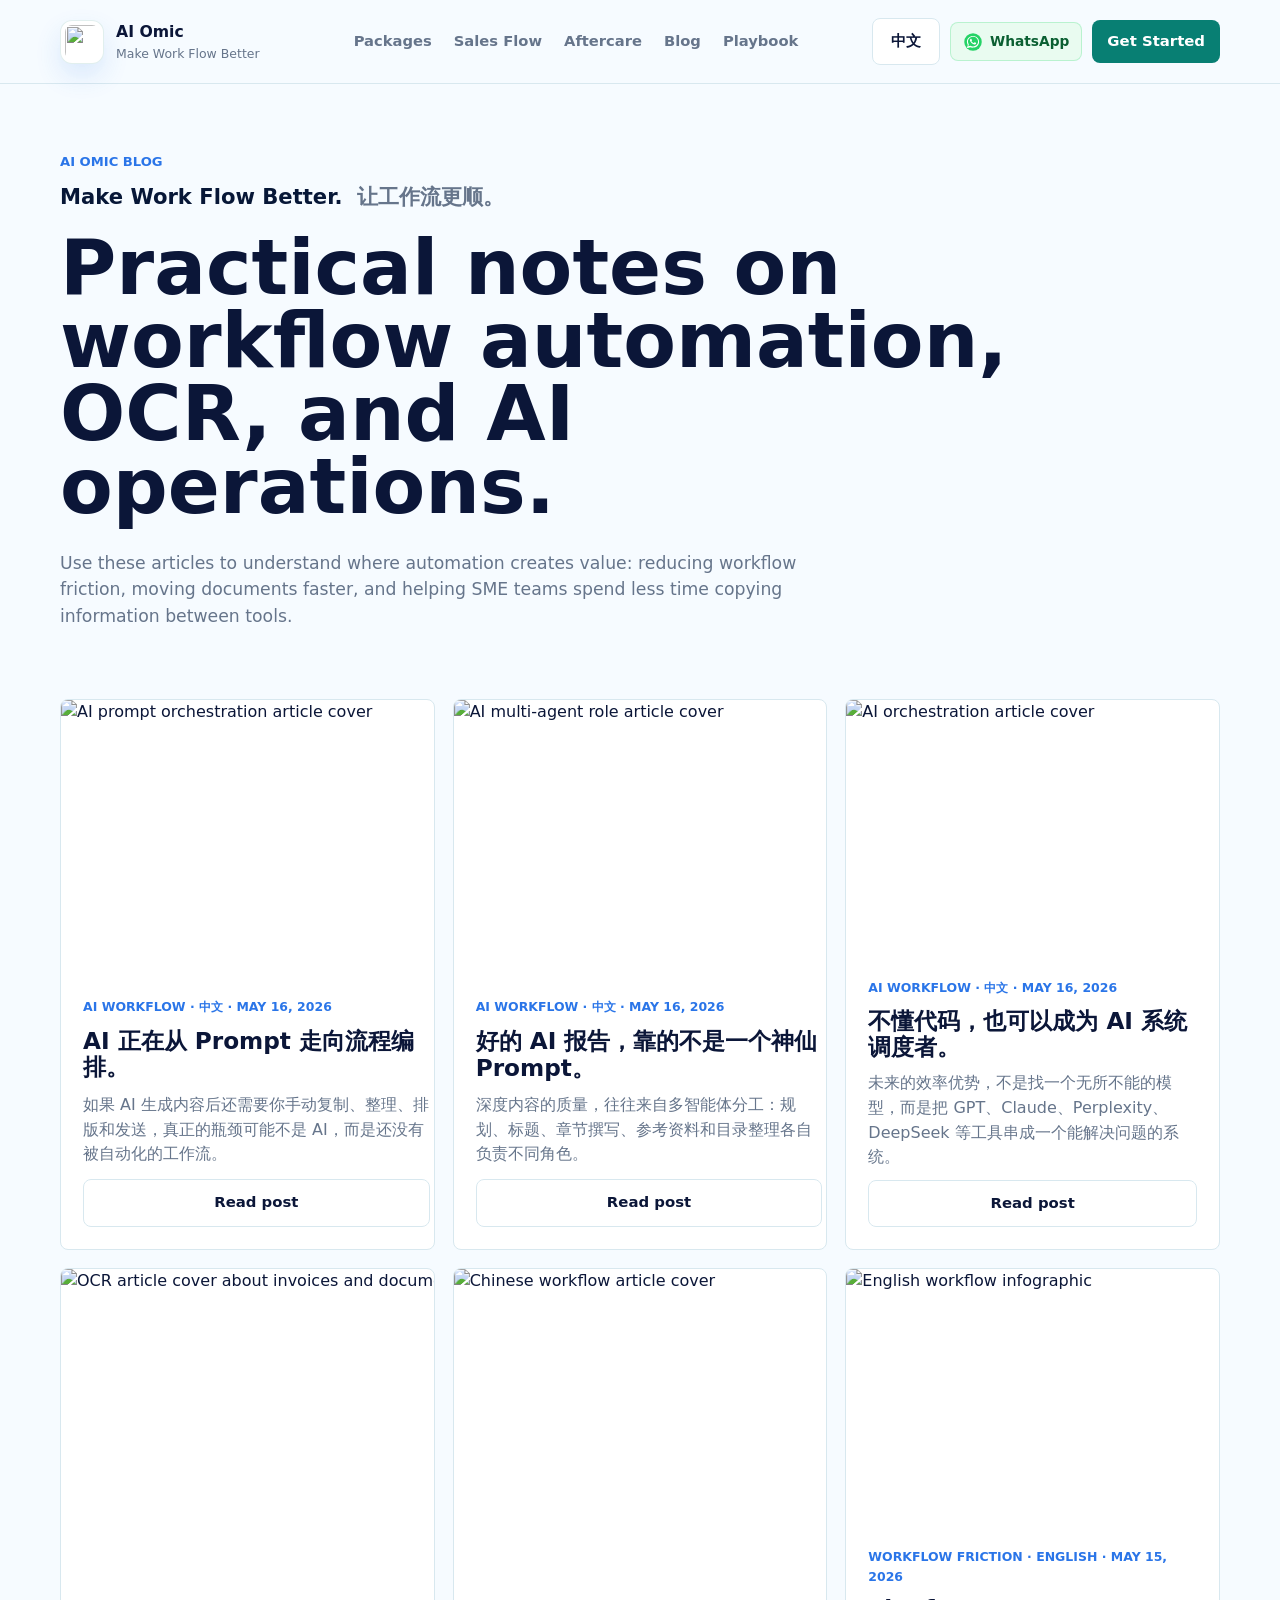
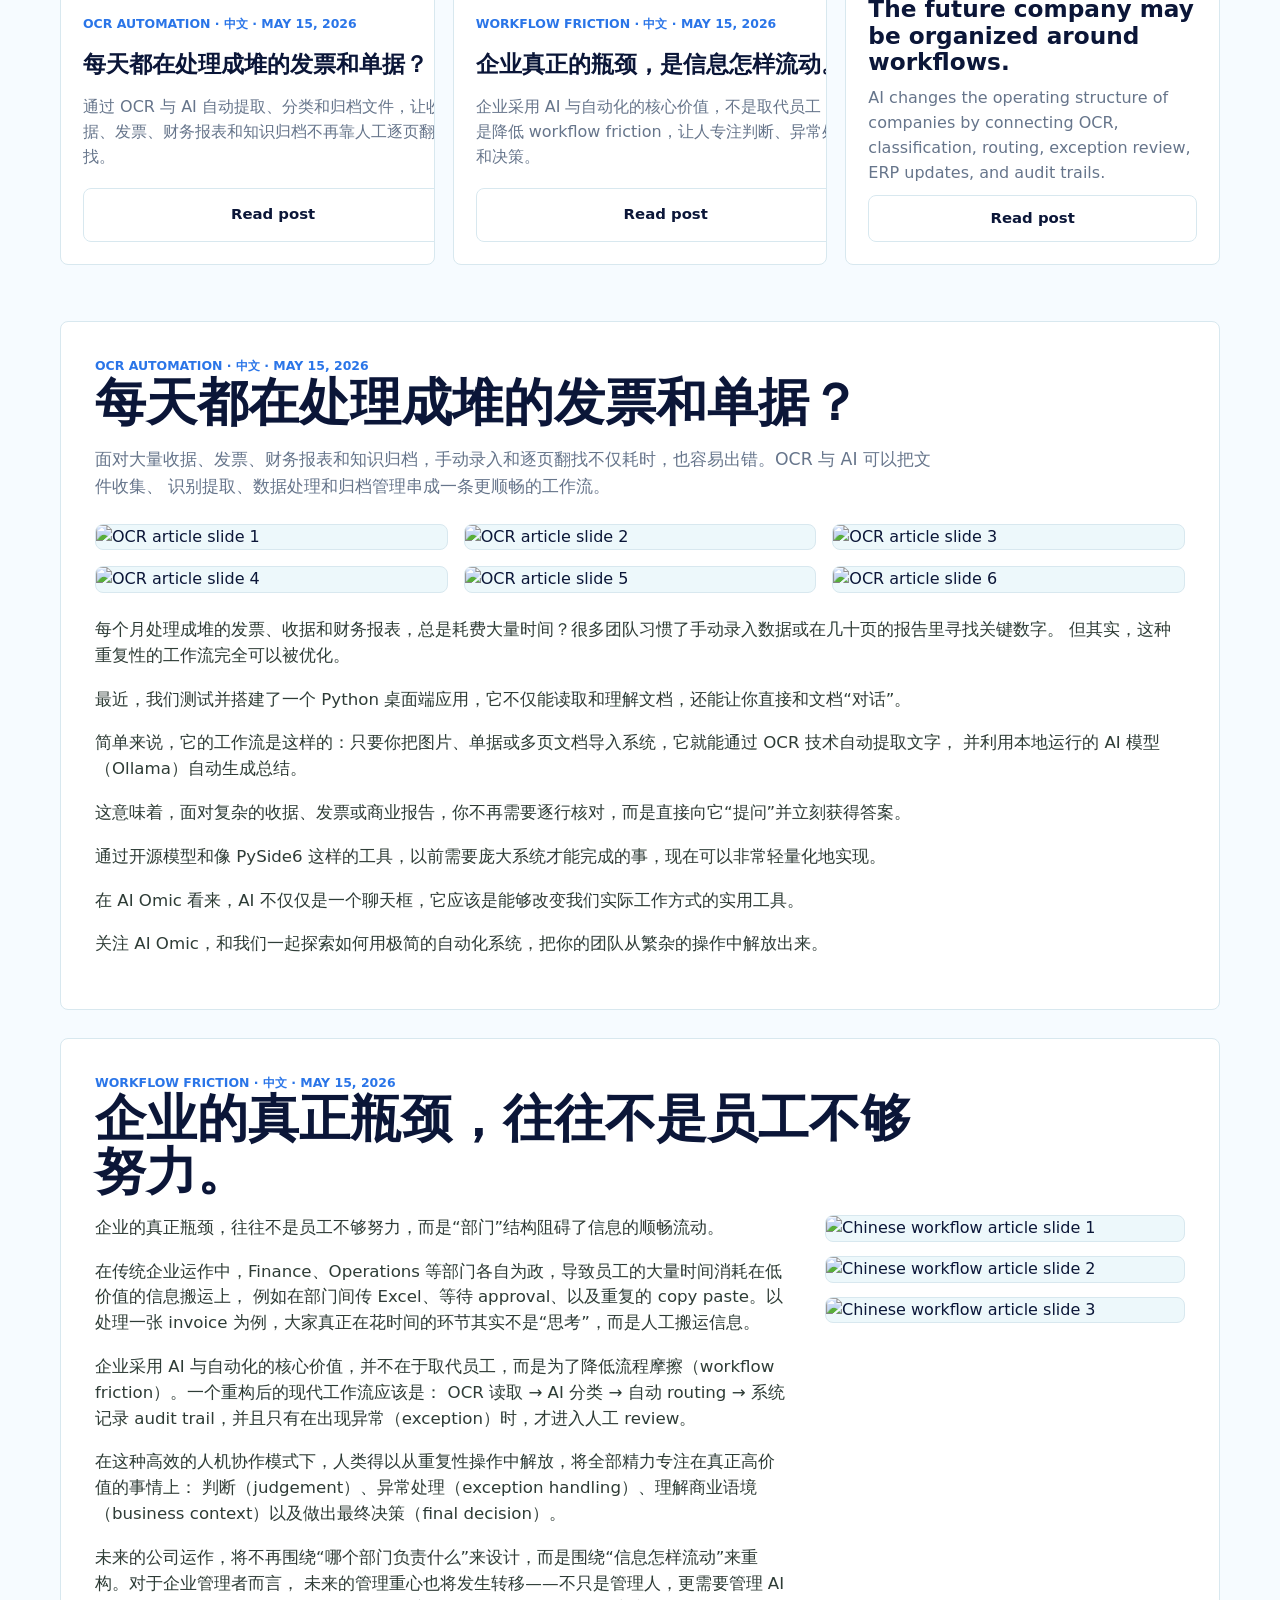
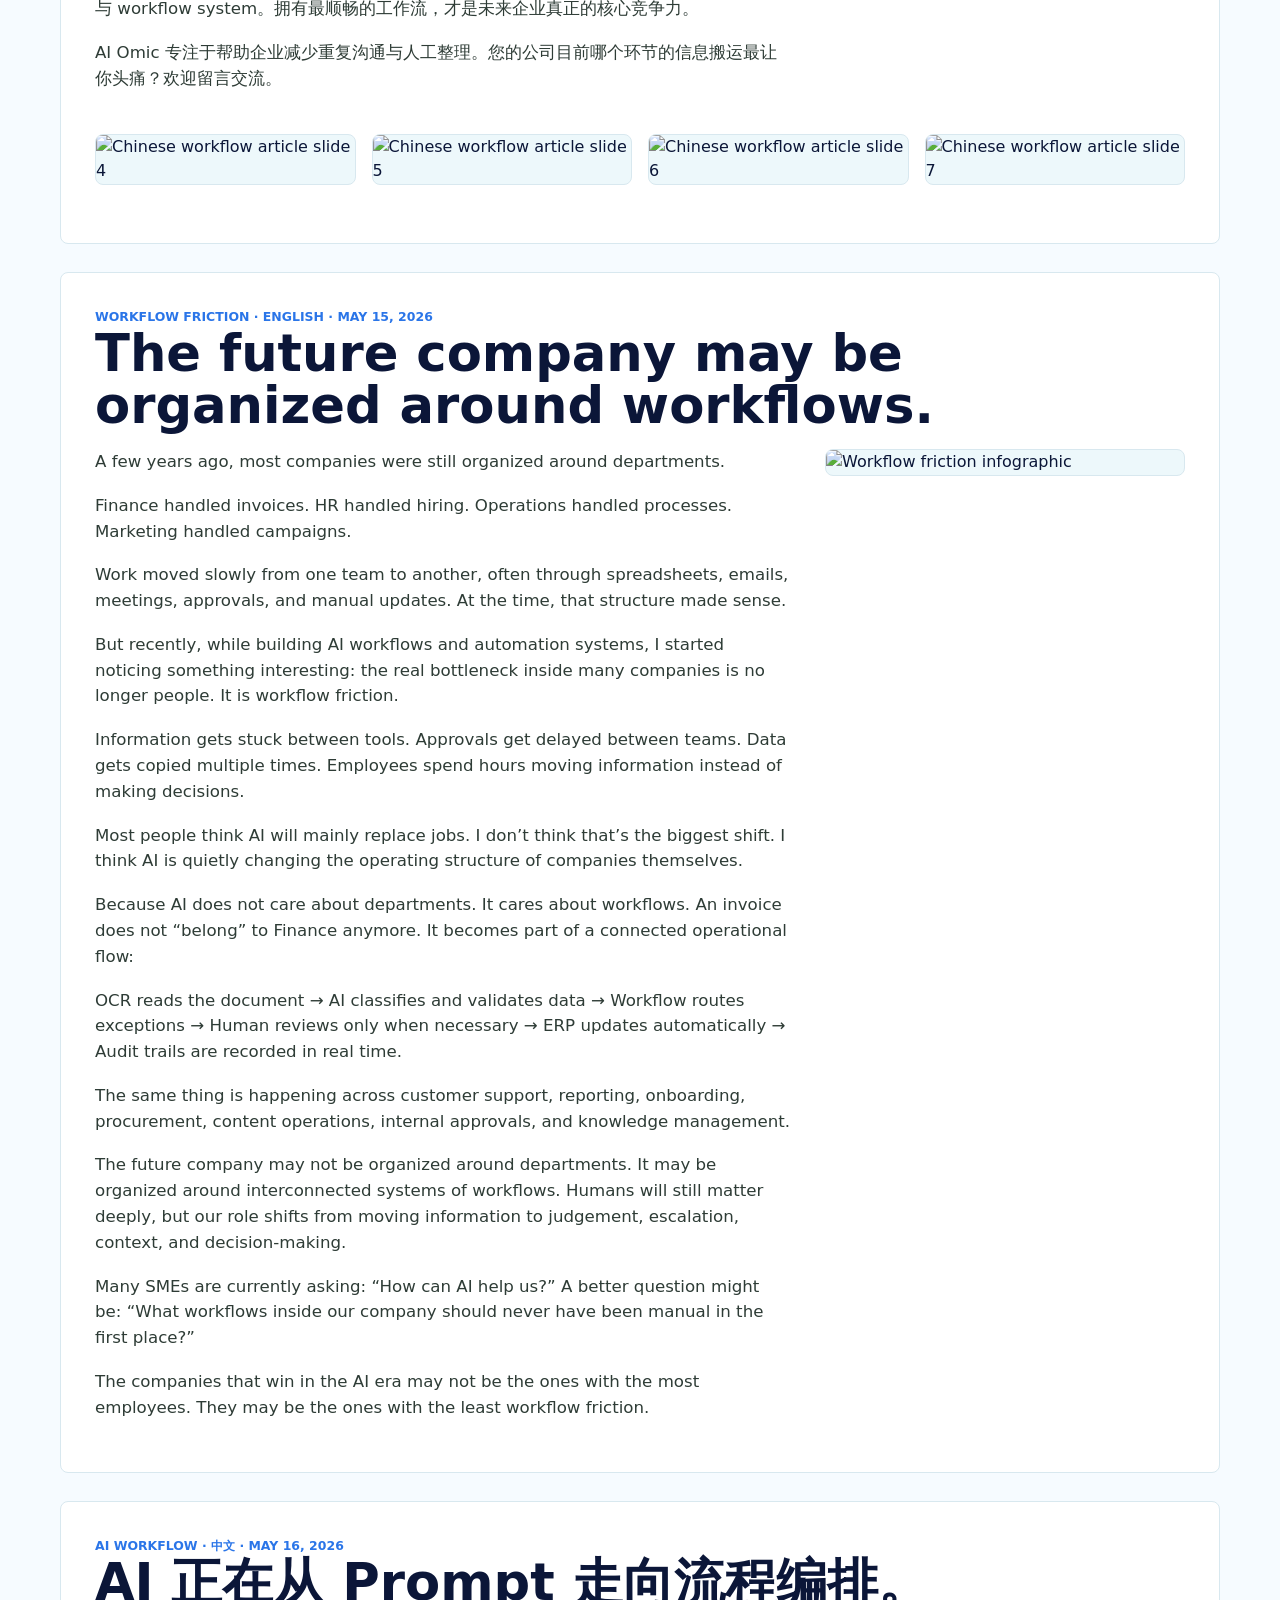
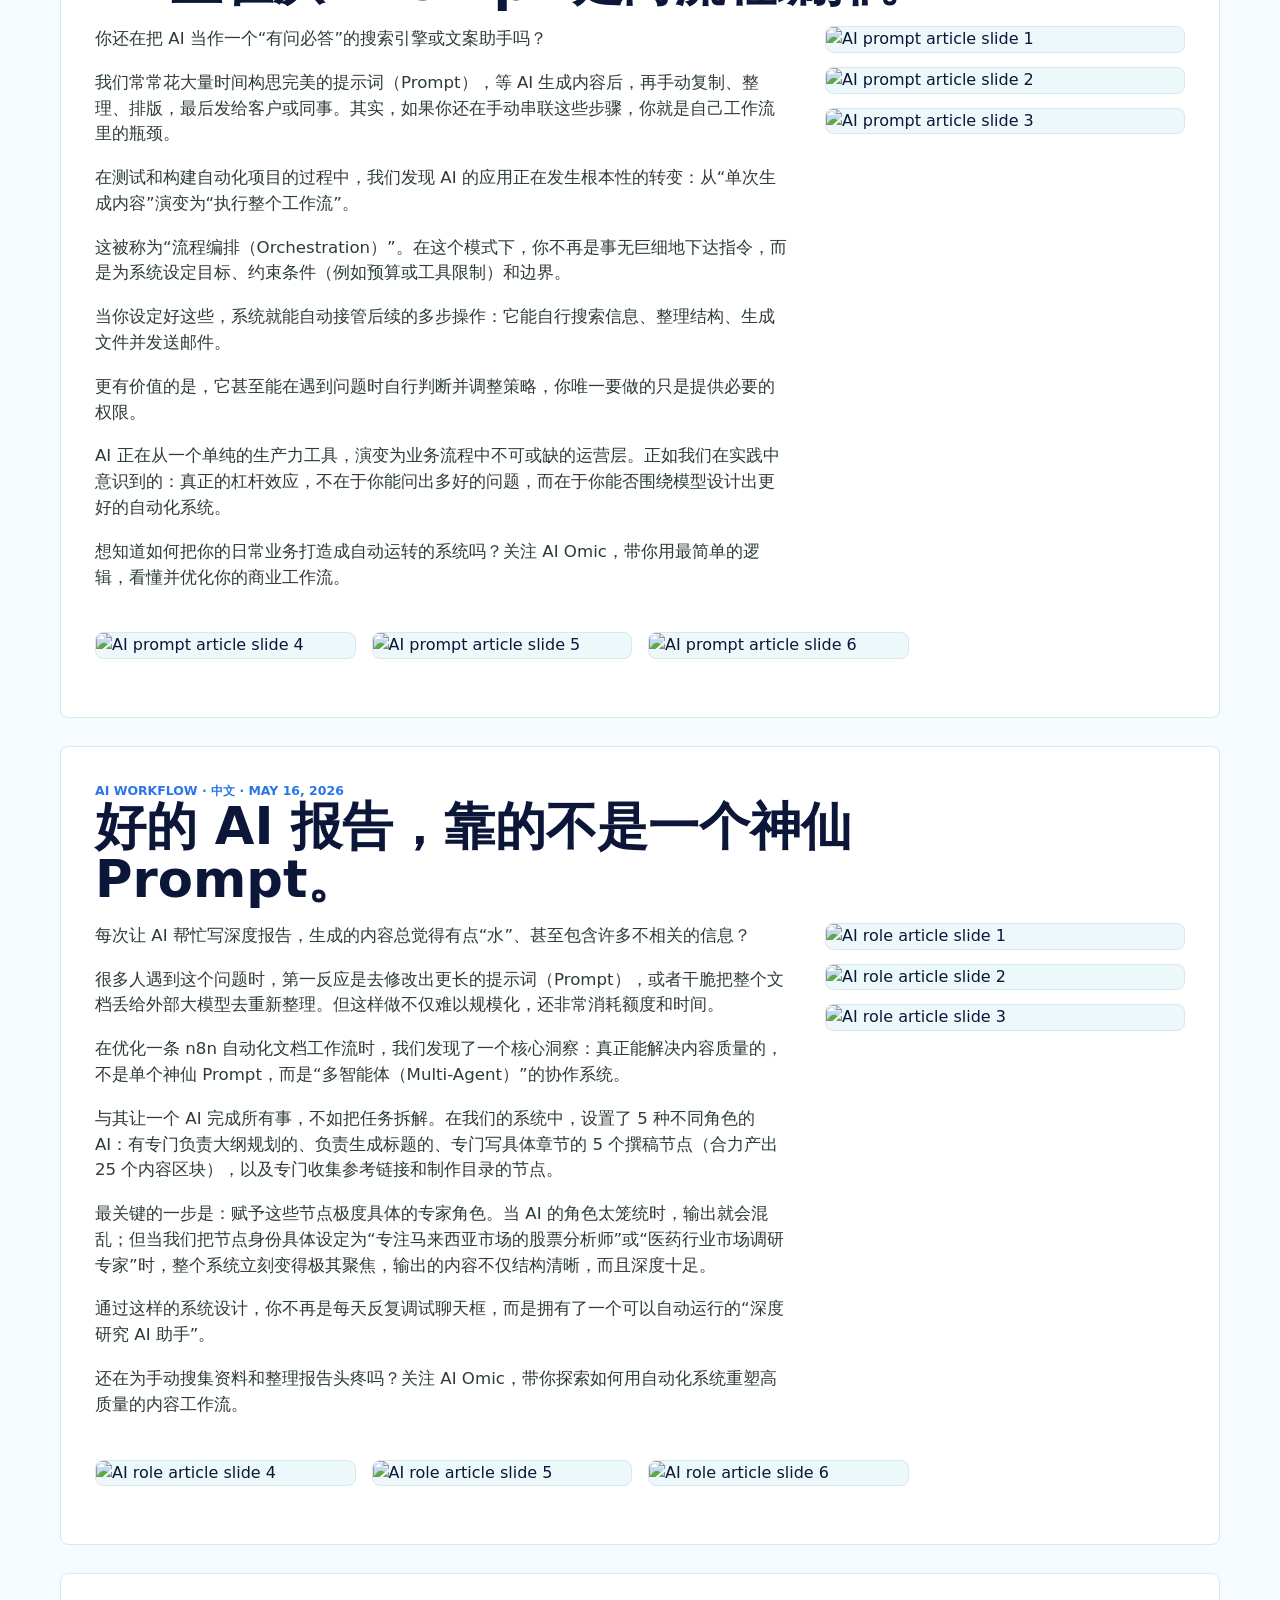
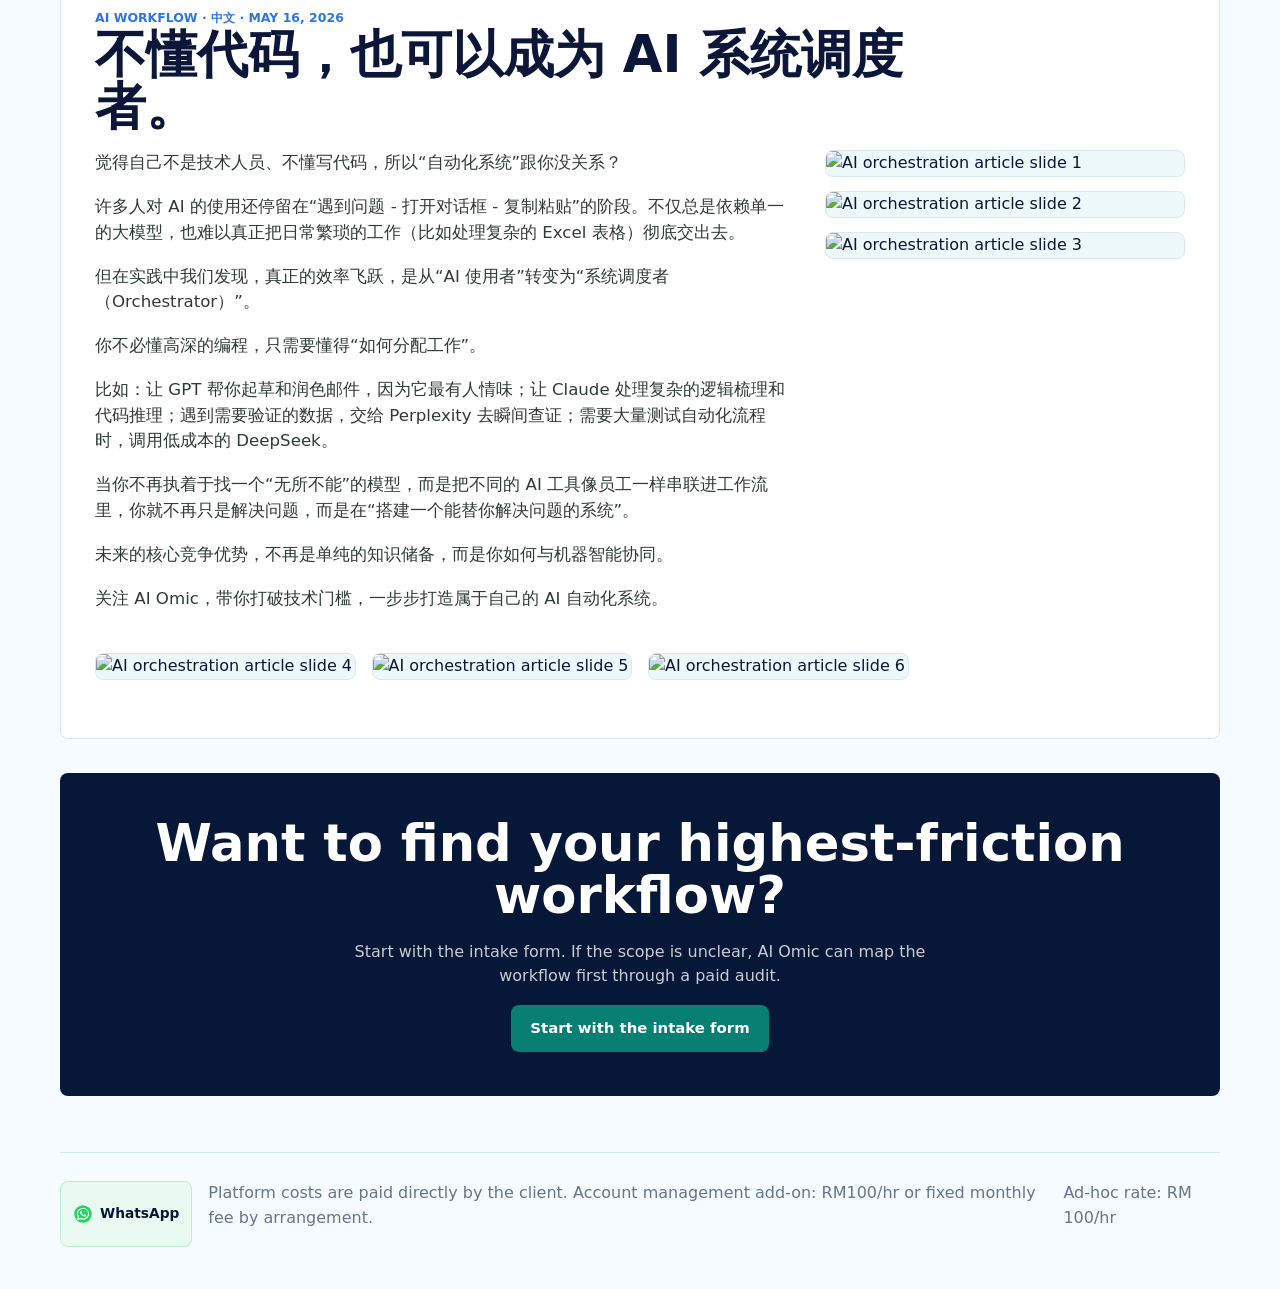
==== blog.html @ fe2e33a1 "Add WhatsApp contact buttons" ====
<!doctype html>
<html lang="en">
  <head>
    <meta charset="utf-8" />
    <meta name="viewport" content="width=device-width, initial-scale=1" />
    <title>AI Omic Blog | Workflow Automation for SMEs</title>
    <meta
      name="description"
      content="AI Omic articles on workflow friction, OCR automation, AI workflows, and SME operating systems."
    />
    <meta property="og:title" content="AI Omic Blog | Workflow Automation for SMEs" />
    <meta
      property="og:description"
      content="Practical AI Omic articles on workflow automation, OCR, AI assistants, and SME operating systems."
    />
    <meta property="og:image" content="https://my-pricing-list.zeabur.app/assets/brand/ai-omic-logo.png" />
    <link rel="icon" type="image/png" href="assets/brand/ai-omic-icon.png" />
    <link rel="apple-touch-icon" href="assets/brand/apple-touch-icon.png" />
    <link rel="stylesheet" href="assets/styles.css?v=20260518-whatsapp" />
  </head>
  <body>
    <header class="site-header">
      <a class="brand" href="index.html" aria-label="AI Omic home">
        <img class="brand-logo" src="assets/brand/ai-omic-icon.png" alt="" />
        <span>
          <strong>AI Omic</strong>
          <small>Make Work Flow Better</small>
        </span>
      </a>
      <nav class="nav" aria-label="Main navigation">
        <a href="index.html#packages" data-i18n="navPackages">Packages</a>
        <a href="index.html#sales" data-i18n="navSales">Sales Flow</a>
        <a href="index.html#support" data-i18n="navSupport">Aftercare</a>
        <a href="blog.html" data-i18n="navBlog">Blog</a>
        <a href="playbook.html" data-i18n="navPlaybook">Playbook</a>
      </nav>
      <div class="header-actions">
        <button class="lang-toggle" type="button" data-lang-toggle aria-label="Switch language">中文</button>
        <a class="whatsapp-link" href="https://wa.me/601128229985" target="_blank" rel="noopener noreferrer" aria-label="WhatsApp AI Omic at +60 11-2822 9985">
          <img class="whatsapp-icon" src="assets/brand/whatsapp.svg" alt="" />
          <span>WhatsApp</span>
        </a>
        <a class="button button-small" href="intake-form.html" data-i18n="navCta">Get Started</a>
      </div>
    </header>

    <main>
      <section class="blog-hero">
        <p class="hero-meta">AI Omic Blog</p>
        <p class="brand-slogan">
          <span>Make Work Flow Better.</span>
          <span>让工作流更顺。</span>
        </p>
        <h1>Practical notes on workflow automation, OCR, and AI operations.</h1>
        <p>
          Use these articles to understand where automation creates value: reducing workflow friction, moving documents
          faster, and helping SME teams spend less time copying information between tools.
        </p>
      </section>

      <section class="blog-index" aria-label="Blog posts">
        <article class="blog-card">
          <img src="assets/blog/ai-prompt/ai-prompt-1.jpg" alt="AI prompt orchestration article cover" />
          <div>
            <p class="blog-meta">AI Workflow · 中文 · May 16, 2026</p>
            <h2>AI 正在从 Prompt 走向流程编排。</h2>
            <p>
              如果 AI 生成内容后还需要你手动复制、整理、排版和发送，真正的瓶颈可能不是 AI，而是还没有被自动化的工作流。
            </p>
            <a class="button button-secondary" href="#ai-prompt-orchestration">Read post</a>
          </div>
        </article>

        <article class="blog-card">
          <img src="assets/blog/ai-role/ai-role-1.jpg" alt="AI multi-agent role article cover" />
          <div>
            <p class="blog-meta">AI Workflow · 中文 · May 16, 2026</p>
            <h2>好的 AI 报告，靠的不是一个神仙 Prompt。</h2>
            <p>
              深度内容的质量，往往来自多智能体分工：规划、标题、章节撰写、参考资料和目录整理各自负责不同角色。
            </p>
            <a class="button button-secondary" href="#ai-role-agents">Read post</a>
          </div>
        </article>

        <article class="blog-card">
          <img src="assets/blog/ai-orchestration/ai-orchestration-1.jpg" alt="AI orchestration article cover" />
          <div>
            <p class="blog-meta">AI Workflow · 中文 · May 16, 2026</p>
            <h2>不懂代码，也可以成为 AI 系统调度者。</h2>
            <p>
              未来的效率优势，不是找一个无所不能的模型，而是把 GPT、Claude、Perplexity、DeepSeek 等工具串成一个能解决问题的系统。
            </p>
            <a class="button button-secondary" href="#ai-orchestration-code">Read post</a>
          </div>
        </article>

        <article class="blog-card">
          <img src="assets/blog/ocr/ocr-1.jpg" alt="OCR article cover about invoices and documents" />
          <div>
            <p class="blog-meta">OCR Automation · 中文 · May 15, 2026</p>
            <h2>每天都在处理成堆的发票和单据？</h2>
            <p>
              通过 OCR 与 AI 自动提取、分类和归档文件，让收据、发票、财务报表和知识归档不再靠人工逐页翻找。
            </p>
            <a class="button button-secondary" href="#ocr-automation">Read post</a>
          </div>
        </article>

        <article class="blog-card">
          <img src="assets/blog/workflow-cn/workflow-1.jpg" alt="Chinese workflow article cover" />
          <div>
            <p class="blog-meta">Workflow Friction · 中文 · May 15, 2026</p>
            <h2>企业真正的瓶颈，是信息怎样流动。</h2>
            <p>
              企业采用 AI 与自动化的核心价值，不是取代员工，而是降低 workflow friction，让人专注判断、异常处理和决策。
            </p>
            <a class="button button-secondary" href="#workflow-cn">Read post</a>
          </div>
        </article>

        <article class="blog-card">
          <img src="assets/blog/workflow-en/workflow-infographic.jpg" alt="English workflow infographic" />
          <div>
            <p class="blog-meta">Workflow Friction · English · May 15, 2026</p>
            <h2>The future company may be organized around workflows.</h2>
            <p>
              AI changes the operating structure of companies by connecting OCR, classification, routing, exception review,
              ERP updates, and audit trails.
            </p>
            <a class="button button-secondary" href="#workflow-en">Read post</a>
          </div>
        </article>
      </section>

      <article id="ocr-automation" class="blog-post">
        <header class="post-header">
          <p class="blog-meta">OCR Automation · 中文 · May 15, 2026</p>
          <h2>每天都在处理成堆的发票和单据？</h2>
          <p>
            面对大量收据、发票、财务报表和知识归档，手动录入和逐页翻找不仅耗时，也容易出错。OCR 与 AI 可以把文件收集、
            识别提取、数据处理和归档管理串成一条更顺畅的工作流。
          </p>
        </header>
        <div class="image-gallery">
          <img src="assets/blog/ocr/ocr-1.jpg" alt="OCR article slide 1" />
          <img src="assets/blog/ocr/ocr-2.jpg" alt="OCR article slide 2" />
          <img src="assets/blog/ocr/ocr-3.jpg" alt="OCR article slide 3" />
          <img src="assets/blog/ocr/ocr-4.jpg" alt="OCR article slide 4" />
          <img src="assets/blog/ocr/ocr-5.jpg" alt="OCR article slide 5" />
          <img src="assets/blog/ocr/ocr-6.jpg" alt="OCR article slide 6" />
        </div>
        <div class="post-body">
          <p>
            每个月处理成堆的发票、收据和财务报表，总是耗费大量时间？很多团队习惯了手动录入数据或在几十页的报告里寻找关键数字。
            但其实，这种重复性的工作流完全可以被优化。
          </p>
          <p>
            最近，我们测试并搭建了一个 Python 桌面端应用，它不仅能读取和理解文档，还能让你直接和文档“对话”。
          </p>
          <p>
            简单来说，它的工作流是这样的：只要你把图片、单据或多页文档导入系统，它就能通过 OCR 技术自动提取文字，
            并利用本地运行的 AI 模型（Ollama）自动生成总结。
          </p>
          <p>
            这意味着，面对复杂的收据、发票或商业报告，你不再需要逐行核对，而是直接向它“提问”并立刻获得答案。
          </p>
          <p>
            通过开源模型和像 PySide6 这样的工具，以前需要庞大系统才能完成的事，现在可以非常轻量化地实现。
          </p>
          <p>
            在 AI Omic 看来，AI 不仅仅是一个聊天框，它应该是能够改变我们实际工作方式的实用工具。
          </p>
          <p>
            关注 AI Omic，和我们一起探索如何用极简的自动化系统，把你的团队从繁杂的操作中解放出来。
          </p>
        </div>
      </article>

      <article id="workflow-cn" class="blog-post">
        <header class="post-header">
          <p class="blog-meta">Workflow Friction · 中文 · May 15, 2026</p>
          <h2>企业的真正瓶颈，往往不是员工不够努力。</h2>
        </header>
        <div class="post-layout">
          <div class="post-body">
            <p>企业的真正瓶颈，往往不是员工不够努力，而是“部门”结构阻碍了信息的顺畅流动。</p>
            <p>
              在传统企业运作中，Finance、Operations 等部门各自为政，导致员工的大量时间消耗在低价值的信息搬运上，
              例如在部门间传 Excel、等待 approval、以及重复的 copy paste。以处理一张 invoice 为例，大家真正在花时间的环节其实不是“思考”，而是人工搬运信息。
            </p>
            <p>
              企业采用 AI 与自动化的核心价值，并不在于取代员工，而是为了降低流程摩擦（workflow friction）。一个重构后的现代工作流应该是：
              OCR 读取 → AI 分类 → 自动 routing → 系统记录 audit trail，并且只有在出现异常（exception）时，才进入人工 review。
            </p>
            <p>
              在这种高效的人机协作模式下，人类得以从重复性操作中解放，将全部精力专注在真正高价值的事情上：
              判断（judgement）、异常处理（exception handling）、理解商业语境（business context）以及做出最终决策（final decision）。
            </p>
            <p>
              未来的公司运作，将不再围绕“哪个部门负责什么”来设计，而是围绕“信息怎样流动”来重构。对于企业管理者而言，
              未来的管理重心也将发生转移——不只是管理人，更需要管理 AI 与 workflow system。拥有最顺畅的工作流，才是未来企业真正的核心竞争力。
            </p>
            <p>
              AI Omic 专注于帮助企业减少重复沟通与人工整理。您的公司目前哪个环节的信息搬运最让你头痛？欢迎留言交流。
            </p>
          </div>
          <aside class="post-media-stack">
            <img src="assets/blog/workflow-cn/workflow-1.jpg" alt="Chinese workflow article slide 1" />
            <img src="assets/blog/workflow-cn/workflow-2.jpg" alt="Chinese workflow article slide 2" />
            <img src="assets/blog/workflow-cn/workflow-3.jpg" alt="Chinese workflow article slide 3" />
          </aside>
        </div>
        <div class="image-gallery compact-gallery">
          <img src="assets/blog/workflow-cn/workflow-4.jpg" alt="Chinese workflow article slide 4" />
          <img src="assets/blog/workflow-cn/workflow-5.jpg" alt="Chinese workflow article slide 5" />
          <img src="assets/blog/workflow-cn/workflow-6.jpg" alt="Chinese workflow article slide 6" />
          <img src="assets/blog/workflow-cn/workflow-7.jpg" alt="Chinese workflow article slide 7" />
        </div>
      </article>

      <article id="workflow-en" class="blog-post">
        <header class="post-header">
          <p class="blog-meta">Workflow Friction · English · May 15, 2026</p>
          <h2>The future company may be organized around workflows.</h2>
        </header>
        <div class="post-layout">
          <div class="post-body">
            <p>A few years ago, most companies were still organized around departments.</p>
            <p>Finance handled invoices. HR handled hiring. Operations handled processes. Marketing handled campaigns.</p>
            <p>
              Work moved slowly from one team to another, often through spreadsheets, emails, meetings, approvals, and manual updates.
              At the time, that structure made sense.
            </p>
            <p>
              But recently, while building AI workflows and automation systems, I started noticing something interesting: the real
              bottleneck inside many companies is no longer people. It is workflow friction.
            </p>
            <p>
              Information gets stuck between tools. Approvals get delayed between teams. Data gets copied multiple times. Employees
              spend hours moving information instead of making decisions.
            </p>
            <p>
              Most people think AI will mainly replace jobs. I don’t think that’s the biggest shift. I think AI is quietly changing
              the operating structure of companies themselves.
            </p>
            <p>
              Because AI does not care about departments. It cares about workflows. An invoice does not “belong” to Finance anymore.
              It becomes part of a connected operational flow:
            </p>
            <p>
              OCR reads the document → AI classifies and validates data → Workflow routes exceptions → Human reviews only when necessary →
              ERP updates automatically → Audit trails are recorded in real time.
            </p>
            <p>
              The same thing is happening across customer support, reporting, onboarding, procurement, content operations, internal approvals,
              and knowledge management.
            </p>
            <p>
              The future company may not be organized around departments. It may be organized around interconnected systems of workflows.
              Humans will still matter deeply, but our role shifts from moving information to judgement, escalation, context, and decision-making.
            </p>
            <p>
              Many SMEs are currently asking: “How can AI help us?” A better question might be: “What workflows inside our company should
              never have been manual in the first place?”
            </p>
            <p>
              The companies that win in the AI era may not be the ones with the most employees. They may be the ones with the least workflow friction.
            </p>
          </div>
          <aside class="post-media-stack">
            <img src="assets/blog/workflow-en/workflow-infographic.jpg" alt="Workflow friction infographic" />
          </aside>
        </div>
      </article>

      <article id="ai-prompt-orchestration" class="blog-post">
        <header class="post-header">
          <p class="blog-meta">AI Workflow · 中文 · May 16, 2026</p>
          <h2>AI 正在从 Prompt 走向流程编排。</h2>
        </header>
        <div class="post-layout">
          <div class="post-body">
            <p>你还在把 AI 当作一个“有问必答”的搜索引擎或文案助手吗？</p>
            <p>
              我们常常花大量时间构思完美的提示词（Prompt），等 AI 生成内容后，再手动复制、整理、排版，最后发给客户或同事。其实，如果你还在手动串联这些步骤，你就是自己工作流里的瓶颈。
            </p>
            <p>
              在测试和构建自动化项目的过程中，我们发现 AI 的应用正在发生根本性的转变：从“单次生成内容”演变为“执行整个工作流”。
            </p>
            <p>
              这被称为“流程编排（Orchestration）”。在这个模式下，你不再是事无巨细地下达指令，而是为系统设定目标、约束条件（例如预算或工具限制）和边界。
            </p>
            <p>
              当你设定好这些，系统就能自动接管后续的多步操作：它能自行搜索信息、整理结构、生成文件并发送邮件。
            </p>
            <p>
              更有价值的是，它甚至能在遇到问题时自行判断并调整策略，你唯一要做的只是提供必要的权限。
            </p>
            <p>
              AI 正在从一个单纯的生产力工具，演变为业务流程中不可或缺的运营层。正如我们在实践中意识到的：真正的杠杆效应，不在于你能问出多好的问题，而在于你能否围绕模型设计出更好的自动化系统。
            </p>
            <p>
              想知道如何把你的日常业务打造成自动运转的系统吗？关注 AI Omic，带你用最简单的逻辑，看懂并优化你的商业工作流。
            </p>
          </div>
          <aside class="post-media-stack">
            <img src="assets/blog/ai-prompt/ai-prompt-1.jpg" alt="AI prompt article slide 1" />
            <img src="assets/blog/ai-prompt/ai-prompt-2.jpg" alt="AI prompt article slide 2" />
            <img src="assets/blog/ai-prompt/ai-prompt-3.jpg" alt="AI prompt article slide 3" />
          </aside>
        </div>
        <div class="image-gallery compact-gallery">
          <img src="assets/blog/ai-prompt/ai-prompt-4.jpg" alt="AI prompt article slide 4" />
          <img src="assets/blog/ai-prompt/ai-prompt-5.jpg" alt="AI prompt article slide 5" />
          <img src="assets/blog/ai-prompt/ai-prompt-6.jpg" alt="AI prompt article slide 6" />
        </div>
      </article>

      <article id="ai-role-agents" class="blog-post">
        <header class="post-header">
          <p class="blog-meta">AI Workflow · 中文 · May 16, 2026</p>
          <h2>好的 AI 报告，靠的不是一个神仙 Prompt。</h2>
        </header>
        <div class="post-layout">
          <div class="post-body">
            <p>每次让 AI 帮忙写深度报告，生成的内容总觉得有点“水”、甚至包含许多不相关的信息？</p>
            <p>
              很多人遇到这个问题时，第一反应是去修改出更长的提示词（Prompt），或者干脆把整个文档丢给外部大模型去重新整理。但这样做不仅难以规模化，还非常消耗额度和时间。
            </p>
            <p>
              在优化一条 n8n 自动化文档工作流时，我们发现了一个核心洞察：真正能解决内容质量的，不是单个神仙 Prompt，而是“多智能体（Multi-Agent）”的协作系统。
            </p>
            <p>
              与其让一个 AI 完成所有事，不如把任务拆解。在我们的系统中，设置了 5 种不同角色的 AI：有专门负责大纲规划的、负责生成标题的、专门写具体章节的 5 个撰稿节点（合力产出 25 个内容区块），以及专门收集参考链接和制作目录的节点。
            </p>
            <p>
              最关键的一步是：赋予这些节点极度具体的专家角色。当 AI 的角色太笼统时，输出就会混乱；但当我们把节点身份具体设定为“专注马来西亚市场的股票分析师”或“医药行业市场调研专家”时，整个系统立刻变得极其聚焦，输出的内容不仅结构清晰，而且深度十足。
            </p>
            <p>
              通过这样的系统设计，你不再是每天反复调试聊天框，而是拥有了一个可以自动运行的“深度研究 AI 助手”。
            </p>
            <p>
              还在为手动搜集资料和整理报告头疼吗？关注 AI Omic，带你探索如何用自动化系统重塑高质量的内容工作流。
            </p>
          </div>
          <aside class="post-media-stack">
            <img src="assets/blog/ai-role/ai-role-1.jpg" alt="AI role article slide 1" />
            <img src="assets/blog/ai-role/ai-role-2.jpg" alt="AI role article slide 2" />
            <img src="assets/blog/ai-role/ai-role-3.jpg" alt="AI role article slide 3" />
          </aside>
        </div>
        <div class="image-gallery compact-gallery">
          <img src="assets/blog/ai-role/ai-role-4.jpg" alt="AI role article slide 4" />
          <img src="assets/blog/ai-role/ai-role-5.jpg" alt="AI role article slide 5" />
          <img src="assets/blog/ai-role/ai-role-6.jpg" alt="AI role article slide 6" />
        </div>
      </article>

      <article id="ai-orchestration-code" class="blog-post">
        <header class="post-header">
          <p class="blog-meta">AI Workflow · 中文 · May 16, 2026</p>
          <h2>不懂代码，也可以成为 AI 系统调度者。</h2>
        </header>
        <div class="post-layout">
          <div class="post-body">
            <p>觉得自己不是技术人员、不懂写代码，所以“自动化系统”跟你没关系？</p>
            <p>
              许多人对 AI 的使用还停留在“遇到问题 - 打开对话框 - 复制粘贴”的阶段。不仅总是依赖单一的大模型，也难以真正把日常繁琐的工作（比如处理复杂的 Excel 表格）彻底交出去。
            </p>
            <p>但在实践中我们发现，真正的效率飞跃，是从“AI 使用者”转变为“系统调度者（Orchestrator）”。</p>
            <p>你不必懂高深的编程，只需要懂得“如何分配工作”。</p>
            <p>
              比如：让 GPT 帮你起草和润色邮件，因为它最有人情味；让 Claude 处理复杂的逻辑梳理和代码推理；遇到需要验证的数据，交给 Perplexity 去瞬间查证；需要大量测试自动化流程时，调用低成本的 DeepSeek。
            </p>
            <p>
              当你不再执着于找一个“无所不能”的模型，而是把不同的 AI 工具像员工一样串联进工作流里，你就不再只是解决问题，而是在“搭建一个能替你解决问题的系统”。
            </p>
            <p>未来的核心竞争优势，不再是单纯的知识储备，而是你如何与机器智能协同。</p>
            <p>关注 AI Omic，带你打破技术门槛，一步步打造属于自己的 AI 自动化系统。</p>
          </div>
          <aside class="post-media-stack">
            <img src="assets/blog/ai-orchestration/ai-orchestration-1.jpg" alt="AI orchestration article slide 1" />
            <img src="assets/blog/ai-orchestration/ai-orchestration-2.jpg" alt="AI orchestration article slide 2" />
            <img src="assets/blog/ai-orchestration/ai-orchestration-3.jpg" alt="AI orchestration article slide 3" />
          </aside>
        </div>
        <div class="image-gallery compact-gallery">
          <img src="assets/blog/ai-orchestration/ai-orchestration-4.jpg" alt="AI orchestration article slide 4" />
          <img src="assets/blog/ai-orchestration/ai-orchestration-5.jpg" alt="AI orchestration article slide 5" />
          <img src="assets/blog/ai-orchestration/ai-orchestration-6.jpg" alt="AI orchestration article slide 6" />
        </div>
      </article>

      <section class="cta-section">
        <h2>Want to find your highest-friction workflow?</h2>
        <p>Start with the intake form. If the scope is unclear, AI Omic can map the workflow first through a paid audit.</p>
        <a class="button" href="intake-form.html">Start with the intake form</a>
      </section>
    </main>

    <footer class="footer">
      <a class="whatsapp-link footer-whatsapp" href="https://wa.me/601128229985" target="_blank" rel="noopener noreferrer" aria-label="WhatsApp AI Omic at +60 11-2822 9985">
        <img class="whatsapp-icon" src="assets/brand/whatsapp.svg" alt="" />
        <span>WhatsApp</span>
      </a>
      <p data-i18n="footerText">Platform costs are paid directly by the client. Account management add-on: RM100/hr or fixed monthly fee by arrangement.</p>
      <p>Ad-hoc rate: RM 100/hr</p>
    </footer>

    <script src="assets/app.js?v=20260517-xiao-o"></script>
  </body>
</html>
---- assets/styles.css ----
:root {
  color-scheme: light;
  --bg: #f6fbff;
  --surface: #ffffff;
  --surface-soft: #edf8fb;
  --ink: #0b1638;
  --muted: #66758b;
  --border: #d8e8ef;
  --accent: #087f73;
  --accent-dark: #071737;
  --accent-soft: #def8f5;
  --gold: #2a75e8;
  --shadow: 0 24px 70px rgba(8, 58, 96, 0.13);
  --radius: 8px;
  --max: 1160px;
  font-family: Inter, ui-sans-serif, system-ui, -apple-system, BlinkMacSystemFont, "Segoe UI", sans-serif;
}

* {
  box-sizing: border-box;
}

html {
  scroll-behavior: smooth;
}

body {
  margin: 0;
  background: var(--bg);
  color: var(--ink);
  line-height: 1.55;
}

a {
  color: inherit;
  text-decoration: none;
}

button,
input,
textarea,
select {
  font: inherit;
}

.site-header {
  align-items: center;
  background: rgba(246, 251, 255, 0.92);
  border-bottom: 1px solid var(--border);
  display: flex;
  gap: 24px;
  justify-content: space-between;
  padding: 18px max(24px, calc((100vw - var(--max)) / 2));
  position: sticky;
  top: 0;
  z-index: 20;
  backdrop-filter: blur(16px);
}

.brand {
  align-items: center;
  display: flex;
  gap: 12px;
  min-width: 220px;
}

.brand-logo {
  background: #fff;
  border: 1px solid rgba(8, 127, 115, 0.12);
  border-radius: 12px;
  box-shadow: 0 12px 26px rgba(42, 117, 232, 0.14);
  flex: 0 0 auto;
  height: 44px;
  object-fit: contain;
  padding: 4px;
  width: 44px;
}

.brand strong {
  display: block;
  font-size: 0.98rem;
}

.brand small {
  color: var(--muted);
  display: block;
  font-size: 0.78rem;
}

.nav {
  align-items: center;
  display: flex;
  gap: 22px;
  font-size: 0.92rem;
  font-weight: 650;
}

.nav a {
  color: var(--muted);
}

.nav a:hover,
.nav a:focus-visible {
  color: var(--accent);
}

.header-actions,
.hero-actions,
.form-actions {
  align-items: center;
  display: flex;
  gap: 10px;
}

.button,
.lang-toggle {
  border: 1px solid transparent;
  border-radius: var(--radius);
  cursor: pointer;
  display: inline-flex;
  align-items: center;
  justify-content: center;
  min-height: 44px;
  padding: 11px 18px;
  font-size: 0.93rem;
  font-weight: 750;
  transition: transform 160ms ease, background 160ms ease, border 160ms ease;
}

.button {
  background: var(--accent);
  color: #fff;
}

.button:hover,
.button:focus-visible,
.lang-toggle:hover,
.lang-toggle:focus-visible,
.whatsapp-link:hover,
.whatsapp-link:focus-visible {
  transform: translateY(-1px);
}

.button-secondary,
.lang-toggle {
  background: var(--surface);
  border-color: var(--border);
  color: var(--ink);
}

.button-small {
  min-height: 38px;
  padding: 9px 14px;
}

.whatsapp-link {
  align-items: center;
  background: #e9fbf0;
  border: 1px solid rgba(37, 211, 102, 0.24);
  border-radius: var(--radius);
  color: #0b5f32;
  display: inline-flex;
  font-size: 0.86rem;
  font-weight: 850;
  gap: 7px;
  min-height: 38px;
  padding: 8px 12px;
  transition: transform 160ms ease, background 160ms ease, border 160ms ease;
  white-space: nowrap;
}

.whatsapp-link:hover,
.whatsapp-link:focus-visible {
  background: #dff8e9;
  border-color: rgba(37, 211, 102, 0.42);
}

.whatsapp-icon {
  flex: 0 0 auto;
  height: 20px;
  width: 20px;
}

.hero,
.section,
.form-hero,
.template-grid,
.cta-section,
.footer {
  margin-inline: auto;
  max-width: var(--max);
  width: calc(100% - 48px);
}

.hero {
  display: grid;
  gap: 42px;
  grid-template-columns: minmax(0, 1fr) 440px;
  padding: 76px 0 52px;
}

.hero-copy {
  align-self: center;
}

.hero-meta,
.section-label {
  color: var(--gold);
  font-size: 0.82rem;
  font-weight: 800;
  letter-spacing: 0;
  margin: 0 0 12px;
  text-transform: uppercase;
}

h1,
h2,
h3,
p {
  margin-top: 0;
}

h1 {
  font-size: clamp(2.7rem, 6vw, 5.8rem);
  letter-spacing: 0;
  line-height: 0.95;
  margin-bottom: 26px;
  max-width: 900px;
}

h2 {
  font-size: clamp(2rem, 4vw, 3.7rem);
  letter-spacing: 0;
  line-height: 1.02;
  margin-bottom: 18px;
}

h3 {
  font-size: 1.2rem;
  line-height: 1.2;
  margin-bottom: 10px;
}

.hero-lede,
.section-heading p,
.section-split > div > p,
.form-hero p {
  color: var(--muted);
  font-size: 1.08rem;
  max-width: 720px;
}

.brand-slogan {
  align-items: center;
  color: var(--accent-dark);
  display: flex;
  flex-wrap: wrap;
  gap: 8px 14px;
  font-size: clamp(1.05rem, 2vw, 1.32rem);
  font-weight: 850;
  line-height: 1.2;
  margin: 0 0 22px;
}

.brand-slogan span + span {
  color: var(--muted);
  font-weight: 750;
}

.hero-panel,
.delivery-card,
.response-card,
.checklist-card,
.template-card {
  background: var(--surface);
  border: 1px solid var(--border);
  border-radius: var(--radius);
  box-shadow: var(--shadow);
}

.hero-panel {
  padding: 22px;
}

.journey-list,
.delivery-card ol {
  list-style: none;
  margin: 0;
  padding: 0;
}

.journey-list li {
  border-bottom: 1px solid var(--border);
  display: grid;
  gap: 4px 14px;
  grid-template-columns: 42px 1fr;
  padding: 18px 0;
}

.journey-list li:last-child {
  border-bottom: 0;
}

.journey-list span,
.process-steps span,
.form-section-heading span {
  align-items: center;
  background: var(--accent-soft);
  border-radius: var(--radius);
  color: var(--accent-dark);
  display: inline-flex;
  font-size: 0.82rem;
  font-weight: 850;
  height: 34px;
  justify-content: center;
  width: 34px;
}

.journey-list p {
  color: var(--muted);
  grid-column: 2;
  margin: 0;
}

.section {
  padding: 56px 0;
}

.section-heading {
  margin-bottom: 28px;
}

.package-grid,
.checklist-grid,
.scenario-grid,
.template-grid {
  display: grid;
  gap: 18px;
}

.package-grid {
  grid-template-columns: repeat(4, minmax(0, 1fr));
}

.package-card,
.scenario-grid article {
  background: var(--surface);
  border: 1px solid var(--border);
  border-radius: var(--radius);
  padding: 24px;
}

.package-card-featured {
  background: #143f39;
  border-color: #143f39;
  color: #fff;
  transform: translateY(-10px);
}

.package-card-featured .price,
.package-card-featured .support-price,
.package-card-featured p,
.package-card-featured small {
  color: rgba(255, 255, 255, 0.78);
}

.package-topline {
  align-items: center;
  color: var(--muted);
  display: flex;
  justify-content: space-between;
  gap: 10px;
  margin-bottom: 34px;
}

.package-topline span {
  color: var(--gold);
  font-weight: 850;
}

.price {
  color: var(--accent-dark);
  font-size: 1.45rem;
  font-weight: 850;
  line-height: 1.1;
  margin-bottom: 8px;
}

.support-price {
  color: var(--muted);
  font-size: 0.92rem;
  font-weight: 720;
}

.package-card p:last-child,
.scenario-grid p,
.process-steps p,
.response-card p {
  color: var(--muted);
  margin-bottom: 0;
}

.package-card-featured p:last-child {
  color: rgba(255, 255, 255, 0.86);
}

.section-split {
  align-items: start;
  display: grid;
  gap: 42px;
  grid-template-columns: 0.88fr 1.12fr;
}

.process-steps {
  display: grid;
  gap: 14px;
}

.process-steps article {
  background: var(--surface);
  border: 1px solid var(--border);
  border-radius: var(--radius);
  display: grid;
  gap: 0 16px;
  grid-template-columns: 44px 1fr;
  padding: 18px;
}

.process-steps h3 {
  margin-bottom: 5px;
}

.process-steps p {
  grid-column: 2;
}

.checklist-grid {
  grid-template-columns: repeat(3, minmax(0, 1fr));
}

.checklist-card {
  box-shadow: none;
  padding: 24px;
}

ul {
  margin: 0;
  padding-left: 20px;
}

li + li {
  margin-top: 8px;
}

.support-band {
  background: #e8efe9;
  border-radius: var(--radius);
  max-width: calc(var(--max) + 48px);
  padding: 48px 24px;
  width: calc(100% - 32px);
}

.delivery-card {
  padding: 26px;
}

.delivery-card li {
  align-items: center;
  border-bottom: 1px solid var(--border);
  display: flex;
  min-height: 42px;
}

.delivery-card li:last-child {
  border-bottom: 0;
}

.scenario-grid {
  grid-template-columns: repeat(3, minmax(0, 1fr));
}

.cta-section {
  background: var(--accent-dark);
  border-radius: var(--radius);
  color: #fff;
  margin-bottom: 56px;
  margin-top: 34px;
  padding: 44px;
  text-align: center;
}

.cta-section p {
  color: rgba(255, 255, 255, 0.78);
  margin-inline: auto;
  max-width: 640px;
}

.form-hero {
  align-items: end;
  display: grid;
  gap: 28px;
  grid-template-columns: 1fr 320px;
  padding: 64px 0 30px;
}

.form-hero h1 {
  font-size: clamp(2.4rem, 5vw, 4.8rem);
}

.response-card {
  padding: 22px;
}

.intake-form {
  display: grid;
  gap: 18px;
  margin: 0 auto 56px;
  max-width: 940px;
  width: calc(100% - 48px);
}

.form-section {
  background: var(--surface);
  border: 1px solid var(--border);
  border-radius: var(--radius);
  padding: 24px;
}

.form-section-heading {
  align-items: center;
  display: flex;
  gap: 14px;
  margin-bottom: 20px;
}

.form-section-heading h2 {
  font-size: 1.35rem;
  margin: 0;
}

.field-grid {
  display: grid;
  gap: 16px;
  grid-template-columns: repeat(2, minmax(0, 1fr));
}

.field-wide {
  grid-column: 1 / -1;
}

label,
fieldset {
  display: grid;
  gap: 8px;
}

label span,
legend {
  color: var(--ink);
  font-size: 0.92rem;
  font-weight: 750;
}

input,
textarea,
select {
  background: #fbfcfa;
  border: 1px solid var(--border);
  border-radius: var(--radius);
  color: var(--ink);
  min-height: 44px;
  padding: 11px 12px;
  width: 100%;
}

textarea {
  resize: vertical;
}

fieldset {
  border: 0;
  margin: 18px 0;
  padding: 0;
}

.checkbox-grid {
  display: grid;
  gap: 10px;
  grid-template-columns: repeat(3, minmax(0, 1fr));
}

.checkbox-grid label,
.radio-stack label {
  align-items: center;
  background: #fbfcfa;
  border: 1px solid var(--border);
  border-radius: var(--radius);
  cursor: pointer;
  display: flex;
  gap: 10px;
  padding: 12px;
}

.checkbox-grid input,
.radio-stack input {
  flex: 0 0 auto;
  min-height: auto;
  width: auto;
}

.radio-stack {
  display: grid;
  gap: 10px;
}

.radio-stack.compact {
  grid-template-columns: repeat(3, minmax(0, 1fr));
}

.form-note,
.summary-output {
  color: var(--muted);
}

.form-actions {
  justify-content: flex-end;
}

.summary-output {
  display: block;
  background: var(--surface);
  border: 1px solid var(--border);
  border-radius: var(--radius);
  padding: 20px;
  white-space: pre-wrap;
}

.summary-output[hidden] {
  display: none;
}

.template-grid {
  grid-template-columns: repeat(2, minmax(0, 1fr));
  margin-bottom: 56px;
}

.template-card {
  box-shadow: none;
  display: grid;
  gap: 16px;
  padding: 22px;
}

pre {
  background: var(--accent-dark);
  border-radius: var(--radius);
  color: #eef8f4;
  font-family: "SFMono-Regular", Consolas, "Liberation Mono", monospace;
  font-size: 0.86rem;
  line-height: 1.5;
  margin: 0;
  overflow: auto;
  padding: 16px;
  white-space: pre-wrap;
}

.footer {
  border-top: 1px solid var(--border);
  color: var(--muted);
  display: flex;
  gap: 16px;
  justify-content: space-between;
  padding: 28px 0 42px;
}

.footer-whatsapp {
  color: var(--accent-dark);
  font-weight: 850;
}

.footer-whatsapp:hover,
.footer-whatsapp:focus-visible {
  color: var(--accent);
}

.blog-hero,
.blog-index,
.blog-post {
  margin-inline: auto;
  max-width: var(--max);
  width: calc(100% - 48px);
}

.blog-hero {
  padding: 68px 0 28px;
}

.blog-hero h1 {
  max-width: 980px;
}

.blog-hero p:last-child {
  color: var(--muted);
  font-size: 1.08rem;
  max-width: 760px;
}

.blog-index {
  display: grid;
  gap: 18px;
  grid-template-columns: repeat(3, minmax(0, 1fr));
  padding: 24px 0 56px;
}

.blog-card {
  background: var(--surface);
  border: 1px solid var(--border);
  border-radius: var(--radius);
  display: grid;
  overflow: hidden;
}

.blog-card img {
  aspect-ratio: 16 / 11;
  display: block;
  height: 100%;
  object-fit: cover;
  object-position: top;
  width: 100%;
}

.blog-card img,
.post-media-stack img,
.image-gallery img {
  cursor: zoom-in;
}

.blog-card div {
  display: grid;
  gap: 10px;
  padding: 22px;
}

.blog-card h2 {
  font-size: 1.45rem;
  line-height: 1.15;
  margin: 0;
}

.blog-card p:not(.blog-meta) {
  color: var(--muted);
  margin: 0;
}

.blog-meta {
  color: var(--gold);
  font-size: 0.78rem;
  font-weight: 850;
  letter-spacing: 0;
  margin: 0;
  text-transform: uppercase;
}

.blog-post {
  background: var(--surface);
  border: 1px solid var(--border);
  border-radius: var(--radius);
  margin-bottom: 28px;
  padding: 34px;
}

.post-header {
  max-width: 850px;
}

.post-header h2 {
  font-size: clamp(2rem, 4vw, 3.5rem);
}

.post-header p:last-child {
  color: var(--muted);
  font-size: 1.08rem;
}

.post-layout {
  align-items: start;
  display: grid;
  gap: 34px;
  grid-template-columns: minmax(0, 1fr) 360px;
}

.post-body {
  color: #2e3c36;
  font-size: 1.04rem;
}

.post-body p {
  margin-bottom: 18px;
}

.post-media-stack {
  display: grid;
  gap: 14px;
}

.post-media-stack img,
.image-gallery img {
  background: var(--surface-soft);
  border: 1px solid var(--border);
  border-radius: var(--radius);
  display: block;
  width: 100%;
}

.image-gallery {
  display: grid;
  gap: 16px;
  grid-template-columns: repeat(3, minmax(0, 1fr));
  margin: 24px 0;
}

.compact-gallery {
  grid-template-columns: repeat(4, minmax(0, 1fr));
}

.lightbox {
  align-items: center;
  background: rgba(12, 24, 21, 0.88);
  display: none;
  inset: 0;
  justify-content: center;
  padding: 76px 24px 28px;
  position: fixed;
  z-index: 100;
}

.lightbox.is-open {
  display: flex;
}

.lightbox-stage {
  align-items: center;
  display: flex;
  height: 100%;
  justify-content: center;
  overflow: hidden;
  width: 100%;
}

.lightbox-image {
  border-radius: var(--radius);
  box-shadow: 0 24px 90px rgba(0, 0, 0, 0.42);
  cursor: grab;
  max-height: 100%;
  max-width: min(100%, 1100px);
  object-fit: contain;
  transform-origin: center;
  transition: transform 120ms ease;
  user-select: none;
}

.lightbox-image.is-dragging {
  cursor: grabbing;
  transition: none;
}

.lightbox-toolbar,
.lightbox-caption {
  position: fixed;
  z-index: 101;
}

.lightbox-toolbar {
  align-items: center;
  display: flex;
  gap: 8px;
  left: 50%;
  top: 18px;
  transform: translateX(-50%);
}

.lightbox-button {
  align-items: center;
  background: rgba(255, 255, 255, 0.94);
  border: 1px solid rgba(255, 255, 255, 0.24);
  border-radius: var(--radius);
  color: var(--ink);
  cursor: pointer;
  display: inline-flex;
  font-size: 0.92rem;
  font-weight: 850;
  height: 42px;
  justify-content: center;
  min-width: 42px;
  padding: 0 12px;
}

.lightbox-button:hover,
.lightbox-button:focus-visible {
  background: #fff;
}

.lightbox-caption {
  bottom: 16px;
  color: rgba(255, 255, 255, 0.86);
  font-size: 0.9rem;
  left: 24px;
  right: 24px;
  text-align: center;
}

.sr-only {
  height: 1px;
  margin: -1px;
  overflow: hidden;
  padding: 0;
  position: absolute;
  width: 1px;
  clip: rect(0, 0, 0, 0);
  border: 0;
}

.xiao-o {
  bottom: 22px;
  position: fixed;
  right: 22px;
  z-index: 90;
}

.xiao-o-launcher {
  align-items: center;
  background:
    radial-gradient(circle at 35% 30%, rgba(255, 255, 255, 0.95), rgba(232, 251, 255, 0.72) 48%, rgba(8, 127, 115, 0.12)),
    linear-gradient(145deg, #ffffff, #e8f7ff);
  border: 0;
  border-radius: 999px;
  box-shadow: 0 18px 50px rgba(42, 117, 232, 0.24), 0 0 0 1px rgba(42, 117, 232, 0.1);
  cursor: pointer;
  display: inline-flex;
  height: 74px;
  justify-content: center;
  position: relative;
  width: 74px;
  animation: xiaoOFloat 3.8s ease-in-out infinite;
}

.xiao-o-launcher::before {
  border: 1px solid rgba(42, 117, 232, 0.28);
  border-left-color: rgba(8, 127, 115, 0.75);
  border-radius: 999px;
  content: "";
  height: 84px;
  inset: -6px;
  opacity: 0.85;
  position: absolute;
  transform: rotate(-18deg);
  width: 84px;
  animation: xiaoOOrbit 6s linear infinite;
}

.xiao-o-launcher::after {
  background: linear-gradient(135deg, #00d4b8, #2a75e8);
  border: 2px solid #fff;
  border-radius: 999px;
  bottom: 6px;
  content: "";
  height: 12px;
  position: absolute;
  right: 7px;
  width: 12px;
  box-shadow: 0 0 16px rgba(42, 117, 232, 0.55);
}

.xiao-o-bot {
  align-items: center;
  display: inline-flex;
  height: 58px;
  justify-content: center;
  position: relative;
  width: 56px;
  z-index: 1;
}

.xiao-o-antenna {
  background: linear-gradient(#071737, #087f73);
  border-radius: 999px;
  height: 12px;
  left: 50%;
  position: absolute;
  top: -3px;
  transform: translateX(-50%);
  width: 3px;
  z-index: 3;
}

.xiao-o-antenna::before {
  background: #2a75e8;
  border-radius: 999px;
  content: "";
  height: 9px;
  left: 50%;
  position: absolute;
  top: -7px;
  transform: translateX(-50%);
  width: 9px;
  box-shadow: 0 0 14px rgba(42, 117, 232, 0.75);
  animation: xiaoOPulse 1.8s ease-in-out infinite;
}

.xiao-o-face {
  background:
    linear-gradient(180deg, rgba(255, 255, 255, 0.9), rgba(228, 252, 255, 0.86)),
    radial-gradient(circle at 50% 18%, rgba(42, 117, 232, 0.24), transparent 54%);
  border: 3px solid var(--accent);
  border-radius: 16px 16px 14px 14px;
  box-shadow: inset 0 -7px 14px rgba(42, 117, 232, 0.12), 0 10px 18px rgba(7, 23, 55, 0.1);
  display: block;
  height: 34px;
  position: relative;
  width: 44px;
  z-index: 2;
  overflow: hidden;
}

.xiao-o-face::before,
.xiao-o-face::after {
  background: linear-gradient(#08b8a3, #2a75e8);
  border-radius: 999px;
  content: "";
  height: 9px;
  position: absolute;
  top: 12px;
  width: 4px;
}

.xiao-o-face::before {
  left: -6px;
}

.xiao-o-face::after {
  right: -6px;
}

.xiao-o-eye {
  background: var(--accent-dark);
  border-radius: 999px;
  box-shadow: 0 0 8px rgba(42, 117, 232, 0.45);
  height: 6px;
  position: absolute;
  top: 11px;
  width: 6px;
  animation: xiaoOBlink 5s ease-in-out infinite;
  z-index: 2;
}

.xiao-o-eye:first-child {
  left: 10px;
}

.xiao-o-eye:nth-child(2) {
  right: 10px;
}

.xiao-o-smile {
  border-bottom: 2px solid #2a75e8;
  border-radius: 0 0 999px 999px;
  bottom: 8px;
  height: 7px;
  left: 50%;
  position: absolute;
  transform: translateX(-50%);
  width: 15px;
  z-index: 2;
}

.xiao-o-scan {
  background: linear-gradient(90deg, transparent, rgba(42, 117, 232, 0.32), transparent);
  height: 100%;
  left: -70%;
  position: absolute;
  top: 0;
  transform: skewX(-18deg);
  width: 60%;
}

.xiao-o-body {
  background: linear-gradient(145deg, #071737, #087f73 62%, #2a75e8);
  border: 2px solid rgba(255, 255, 255, 0.95);
  border-radius: 12px 12px 16px 16px;
  bottom: 0;
  box-shadow: 0 8px 14px rgba(7, 23, 55, 0.18);
  height: 24px;
  left: 50%;
  position: absolute;
  transform: translateX(-50%);
  width: 34px;
  z-index: 1;
}

.xiao-o-core {
  background: #e8fbff;
  border-radius: 999px;
  box-shadow: 0 0 14px rgba(255, 255, 255, 0.85);
  height: 8px;
  left: 50%;
  position: absolute;
  top: 7px;
  transform: translateX(-50%);
  width: 8px;
}

.xiao-o-arm {
  background: linear-gradient(180deg, #2a75e8, #08b8a3);
  border-radius: 999px;
  bottom: 13px;
  height: 20px;
  position: absolute;
  width: 6px;
  z-index: 0;
}

.xiao-o-arm-left {
  left: 7px;
  transform: rotate(17deg);
}

.xiao-o-arm-right {
  right: 7px;
  transform: rotate(-17deg);
}

.xiao-o-thinking .xiao-o-scan {
  animation: xiaoOScan 1s ease-in-out infinite;
}

.xiao-o-thinking .xiao-o-core {
  animation: xiaoOPulse 0.9s ease-in-out infinite;
}

@keyframes xiaoOFloat {
  0%,
  100% {
    transform: translateY(0);
  }

  50% {
    transform: translateY(-6px);
  }
}

@keyframes xiaoOOrbit {
  to {
    transform: rotate(342deg);
  }
}

@keyframes xiaoOPulse {
  0%,
  100% {
    opacity: 0.72;
    transform: translateX(-50%) scale(0.9);
  }

  50% {
    opacity: 1;
    transform: translateX(-50%) scale(1.22);
  }
}

@keyframes xiaoOBlink {
  0%,
  44%,
  48%,
  100% {
    transform: scaleY(1);
  }

  46% {
    transform: scaleY(0.16);
  }
}

@keyframes xiaoOScan {
  0% {
    left: -70%;
  }

  100% {
    left: 110%;
  }
}

.xiao-o-panel {
  background: var(--surface);
  border: 1px solid var(--border);
  border-radius: var(--radius);
  bottom: 74px;
  box-shadow: 0 24px 80px rgba(12, 24, 21, 0.22);
  display: grid;
  grid-template-rows: auto 1fr auto auto;
  max-height: min(640px, calc(100vh - 120px));
  overflow: hidden;
  position: absolute;
  right: 0;
  width: min(380px, calc(100vw - 32px));
}

.xiao-o-panel[hidden] {
  display: none;
}

.xiao-o-header {
  align-items: center;
  background: var(--accent-dark);
  color: #fff;
  display: flex;
  justify-content: space-between;
  padding: 16px;
}

.xiao-o-title {
  align-items: center;
  display: flex;
  gap: 10px;
}

.xiao-o-mini-bot {
  align-items: center;
  background: radial-gradient(circle at 35% 30%, #ffffff, #e8fbff 60%, rgba(42, 117, 232, 0.22));
  border: 1px solid rgba(42, 117, 232, 0.2);
  border-radius: 12px;
  box-shadow: 0 8px 22px rgba(42, 117, 232, 0.16);
  display: inline-flex;
  height: 38px;
  justify-content: center;
  position: relative;
  width: 38px;
}

.xiao-o-mini-bot::before {
  background: #2a75e8;
  border-radius: 999px;
  content: "";
  height: 6px;
  left: 50%;
  position: absolute;
  top: 4px;
  transform: translateX(-50%);
  width: 6px;
  box-shadow: 0 0 12px rgba(42, 117, 232, 0.7);
}

.xiao-o-mini-face {
  background: linear-gradient(145deg, #071737, #087f73);
  border-radius: 9px;
  display: block;
  height: 21px;
  position: relative;
  width: 26px;
}

.xiao-o-mini-face span {
  background: #fff;
  border-radius: 999px;
  height: 4px;
  position: absolute;
  top: 7px;
  width: 4px;
}

.xiao-o-mini-face span:first-child {
  left: 6px;
}

.xiao-o-mini-face span:nth-child(2) {
  right: 6px;
}

.xiao-o-header strong,
.xiao-o-header span {
  display: block;
}

.xiao-o-header span {
  color: rgba(255, 255, 255, 0.72);
  font-size: 0.82rem;
}

.xiao-o-close {
  background: rgba(255, 255, 255, 0.1);
  border: 1px solid rgba(255, 255, 255, 0.18);
  border-radius: var(--radius);
  color: #fff;
  cursor: pointer;
  font-size: 0.82rem;
  font-weight: 800;
  min-height: 34px;
  padding: 0 10px;
}

.xiao-o-messages {
  display: grid;
  gap: 10px;
  max-height: 360px;
  overflow-y: auto;
  padding: 16px;
}

.xiao-o-message {
  border-radius: var(--radius);
  font-size: 0.92rem;
  line-height: 1.45;
  padding: 11px 12px;
  white-space: pre-wrap;
}

.xiao-o-message.assistant {
  background: var(--surface-soft);
  color: var(--ink);
  justify-self: start;
}

.xiao-o-message.assistant a {
  color: var(--accent);
  font-weight: 800;
  overflow-wrap: anywhere;
  text-decoration: underline;
  text-decoration-thickness: 1px;
  text-underline-offset: 3px;
}

.xiao-o-disclaimer {
  color: var(--muted);
  display: inline-block;
  font-size: 0.8rem;
  line-height: 1.45;
}

.xiao-o-message.user {
  background: var(--accent);
  color: #fff;
  justify-self: end;
  max-width: 88%;
}

.xiao-o-prompts {
  border-top: 1px solid var(--border);
  display: flex;
  gap: 8px;
  overflow-x: auto;
  padding: 12px 16px;
}

.xiao-o-prompts button {
  background: #fbfcfa;
  border: 1px solid var(--border);
  border-radius: 999px;
  color: var(--ink);
  cursor: pointer;
  flex: 0 0 auto;
  font-size: 0.82rem;
  font-weight: 750;
  min-height: 34px;
  padding: 0 12px;
}

.xiao-o-form {
  border-top: 1px solid var(--border);
  display: grid;
  gap: 8px;
  grid-template-columns: 1fr auto;
  padding: 12px;
}

.xiao-o-form input {
  min-height: 42px;
}

.xiao-o-form button {
  background: var(--accent);
  border: 0;
  border-radius: var(--radius);
  color: #fff;
  cursor: pointer;
  font-weight: 850;
  min-height: 42px;
  padding: 0 14px;
}

@media (max-width: 960px) {
  .site-header {
    align-items: flex-start;
    flex-wrap: wrap;
  }

  .nav {
    order: 3;
    overflow-x: auto;
    width: 100%;
  }

  .hero,
  .section-split,
  .form-hero {
    grid-template-columns: 1fr;
  }

  .package-grid,
  .checklist-grid {
    grid-template-columns: repeat(2, minmax(0, 1fr));
  }

  .package-card-featured {
    transform: none;
  }

  .scenario-grid,
  .template-grid,
  .blog-index,
  .post-layout {
    grid-template-columns: 1fr;
  }

  .image-gallery,
  .compact-gallery {
    grid-template-columns: repeat(2, minmax(0, 1fr));
  }
}

@media (max-width: 640px) {
  .hero,
  .section,
  .form-hero,
  .template-grid,
  .blog-hero,
  .blog-index,
  .blog-post,
  .cta-section,
  .footer,
  .intake-form {
    width: calc(100% - 28px);
  }

  .site-header {
    padding: 14px;
  }

  .brand {
    min-width: 0;
  }

  .header-actions {
    flex-wrap: wrap;
    width: 100%;
  }

  .header-actions .button,
  .header-actions .lang-toggle {
    flex: 1;
  }

  .header-actions .whatsapp-link {
    flex: 1 1 100%;
    justify-content: center;
  }

  .hero {
    padding-top: 42px;
  }

  h1 {
    font-size: 2.55rem;
  }

  h2 {
    font-size: 2rem;
  }

  .hero-actions,
  .form-actions,
  .footer {
    align-items: stretch;
    flex-direction: column;
  }

  .package-grid,
  .checklist-grid,
  .field-grid,
  .checkbox-grid,
  .radio-stack.compact,
  .image-gallery,
  .compact-gallery {
    grid-template-columns: 1fr;
  }

  .cta-section {
    padding: 30px 18px;
  }

  .lightbox {
    padding-inline: 10px;
  }

  .lightbox-toolbar {
    flex-wrap: wrap;
    justify-content: center;
    width: calc(100% - 20px);
  }

  .xiao-o {
    bottom: 18px;
    right: 14px;
  }

  .xiao-o-launcher {
    height: 58px;
    width: 58px;
  }

  .xiao-o-launcher::before {
    height: 66px;
    width: 66px;
  }

  .xiao-o-bot {
    transform: scale(0.84);
  }

  .xiao-o-panel {
    bottom: 70px;
    max-height: calc(100vh - 96px);
  }
}

@media (prefers-reduced-motion: reduce) {
  .xiao-o-launcher,
  .xiao-o-launcher::before,
  .xiao-o-antenna::before,
  .xiao-o-eye,
  .xiao-o-thinking .xiao-o-scan,
  .xiao-o-thinking .xiao-o-core {
    animation: none;
  }
}
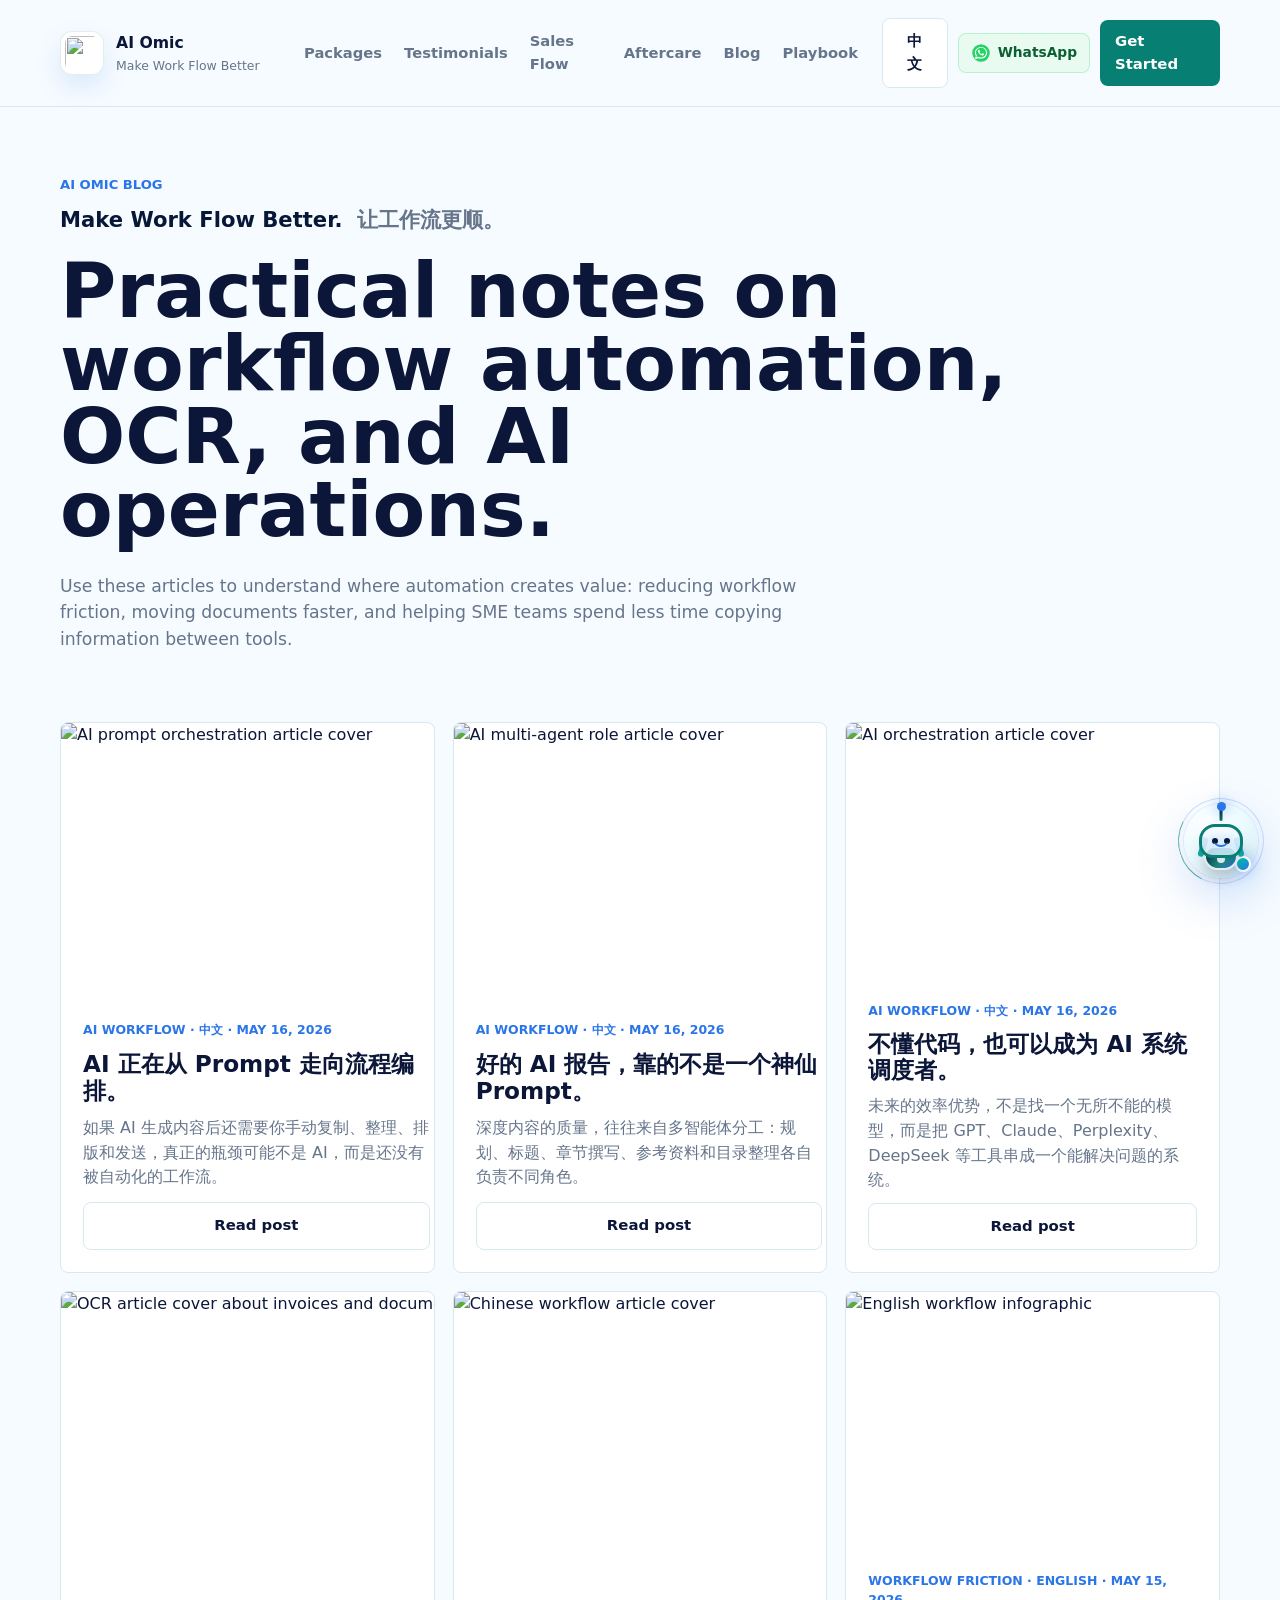
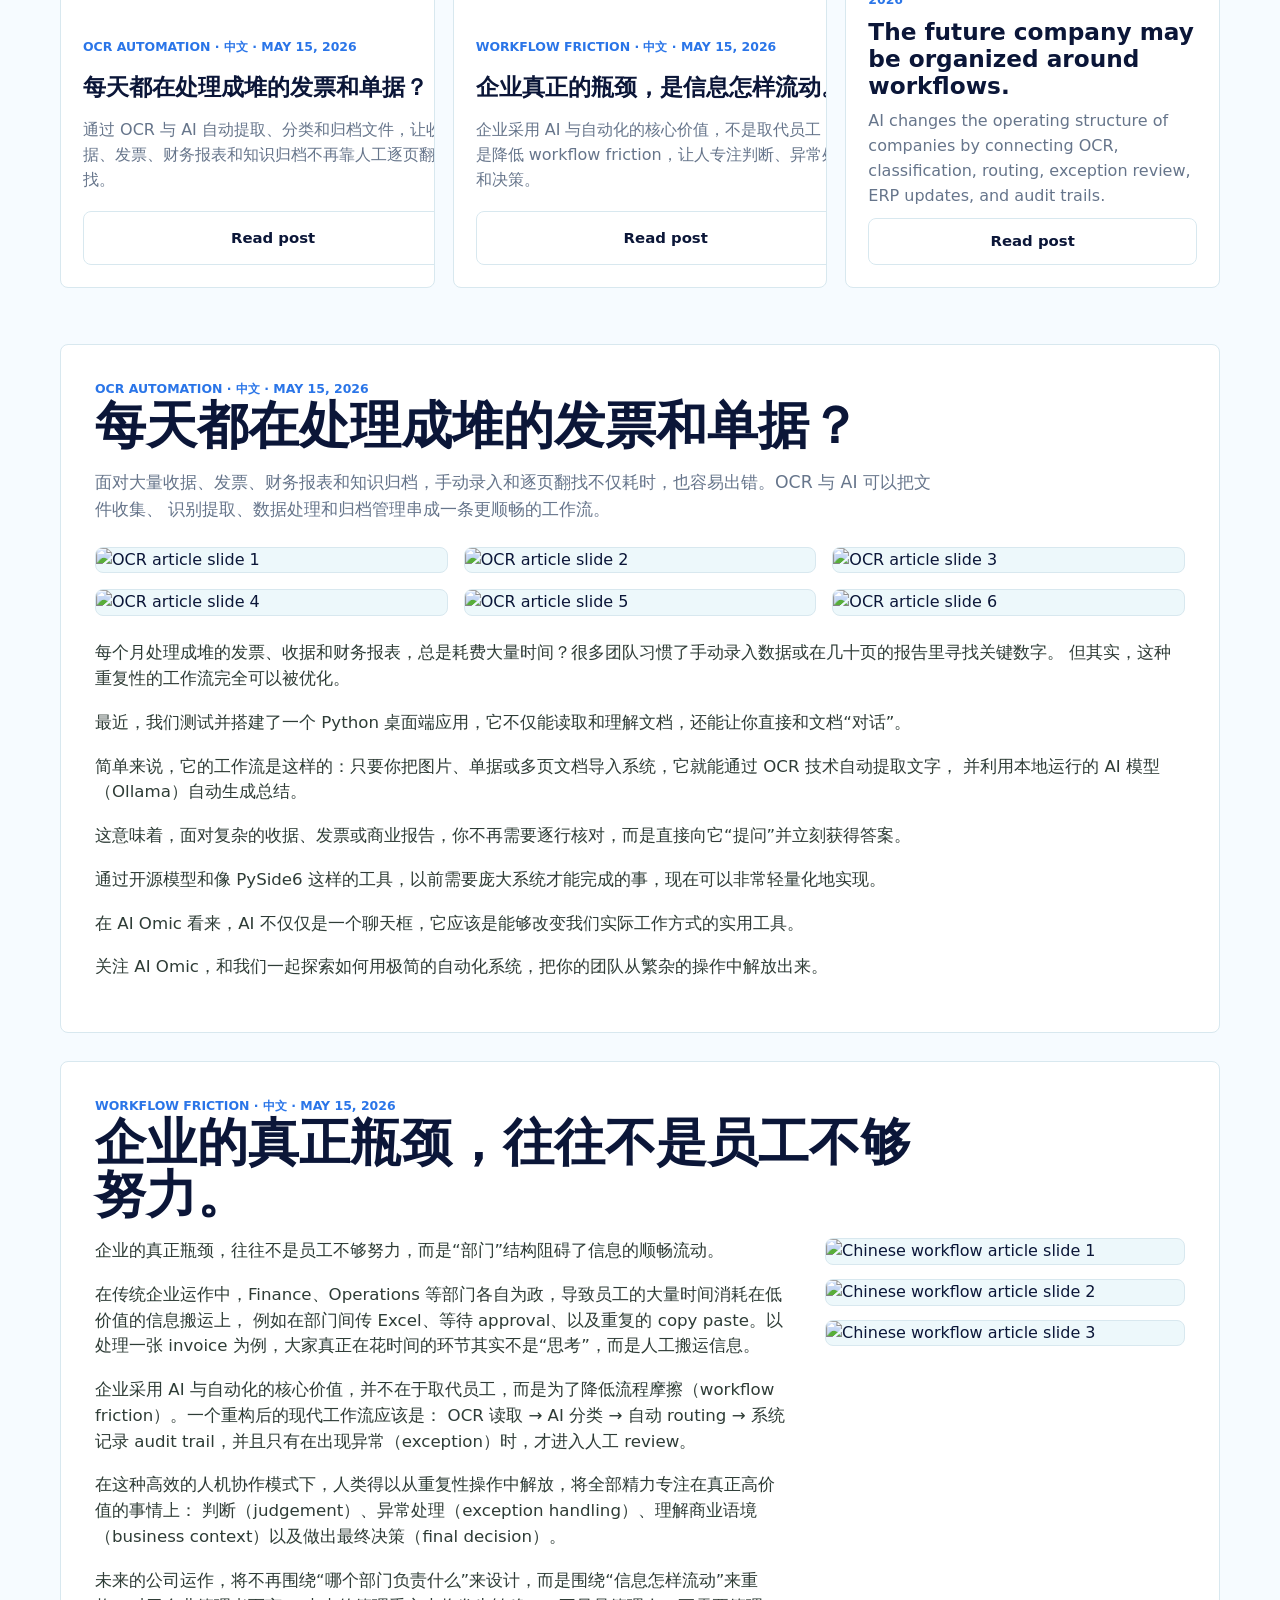
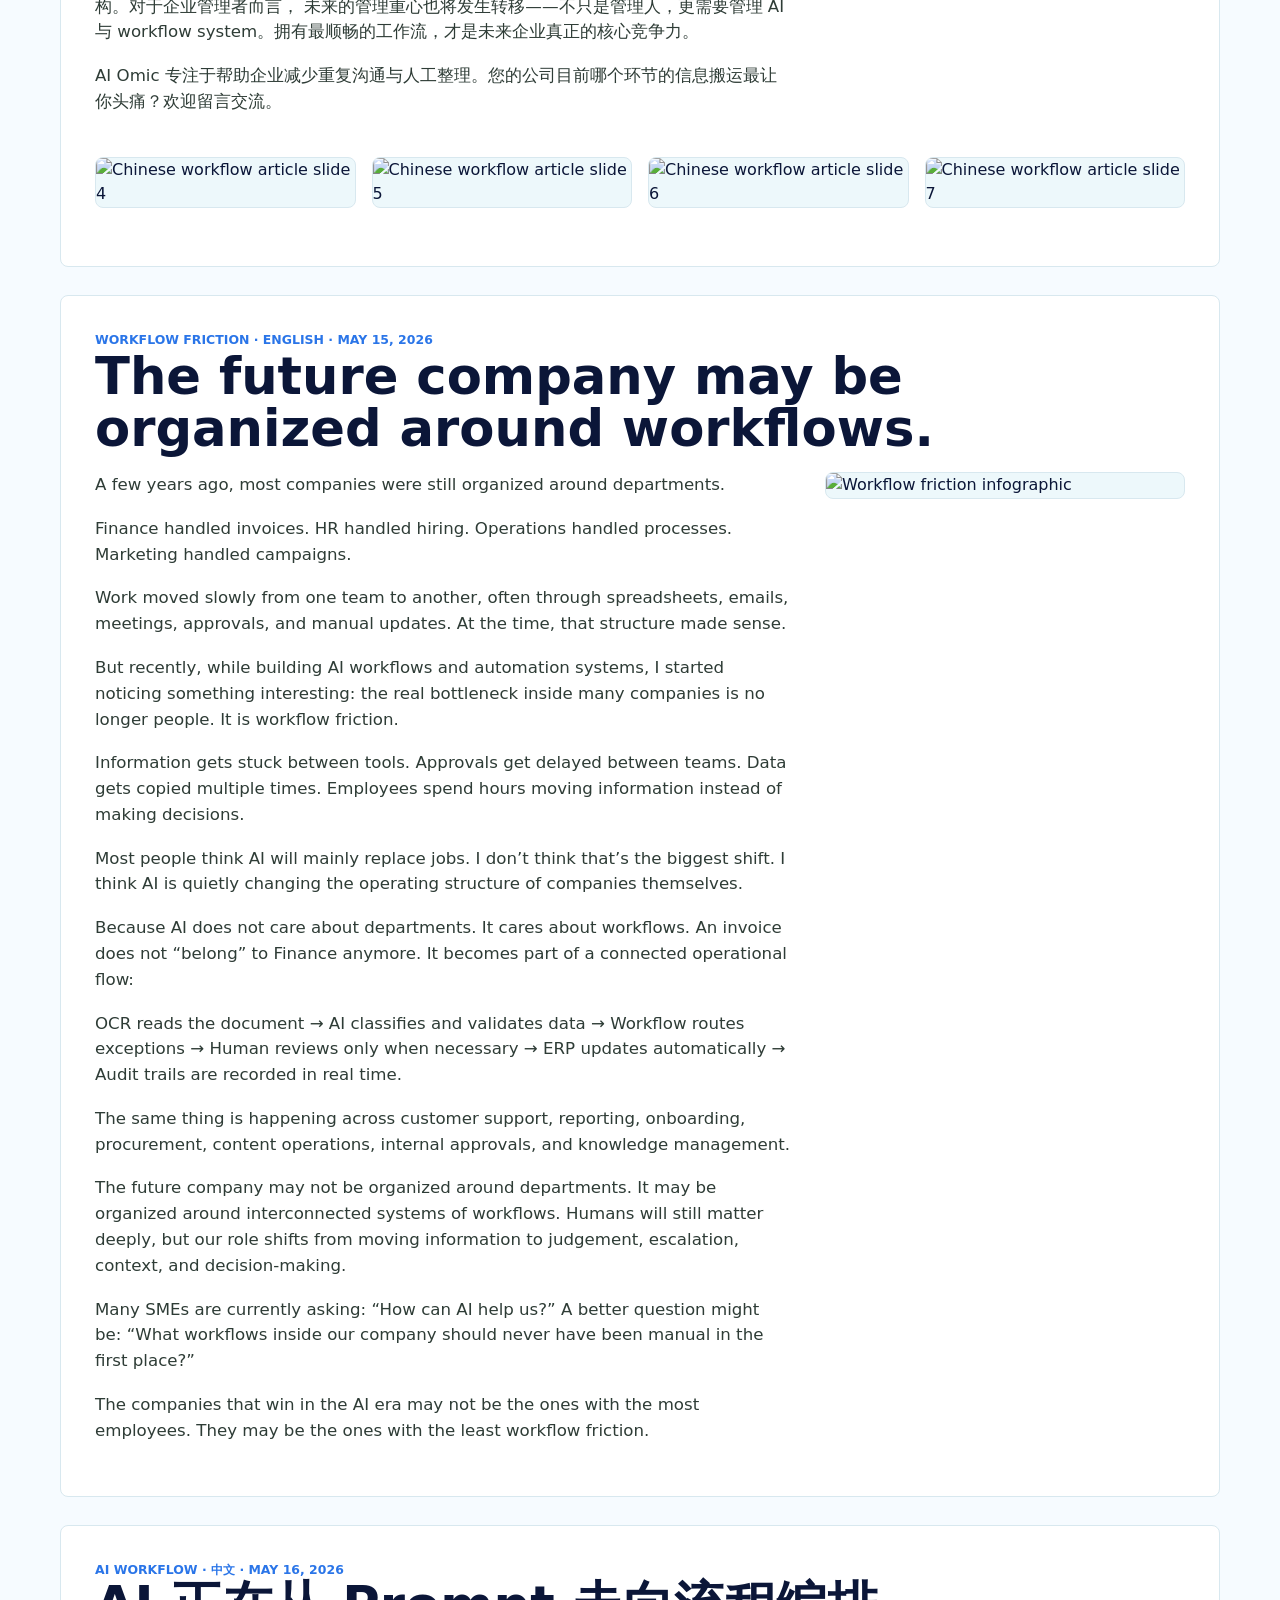
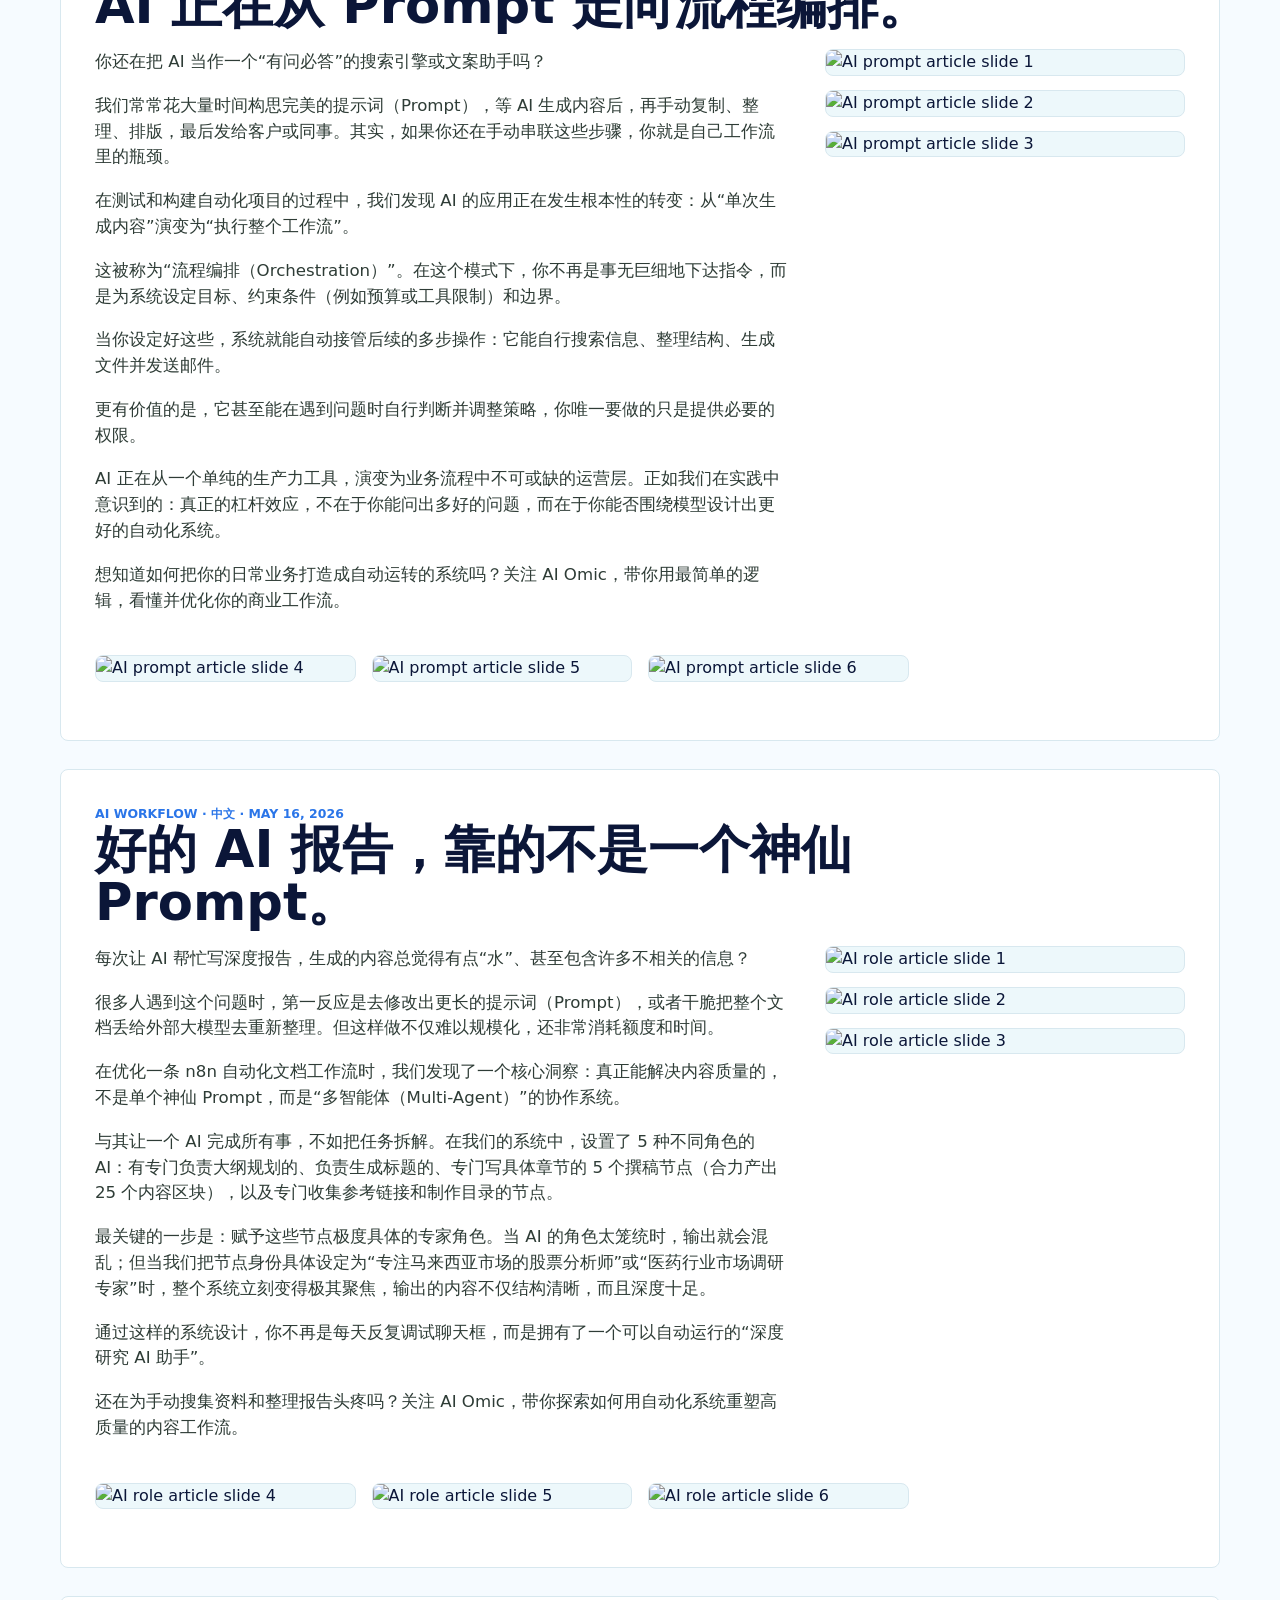
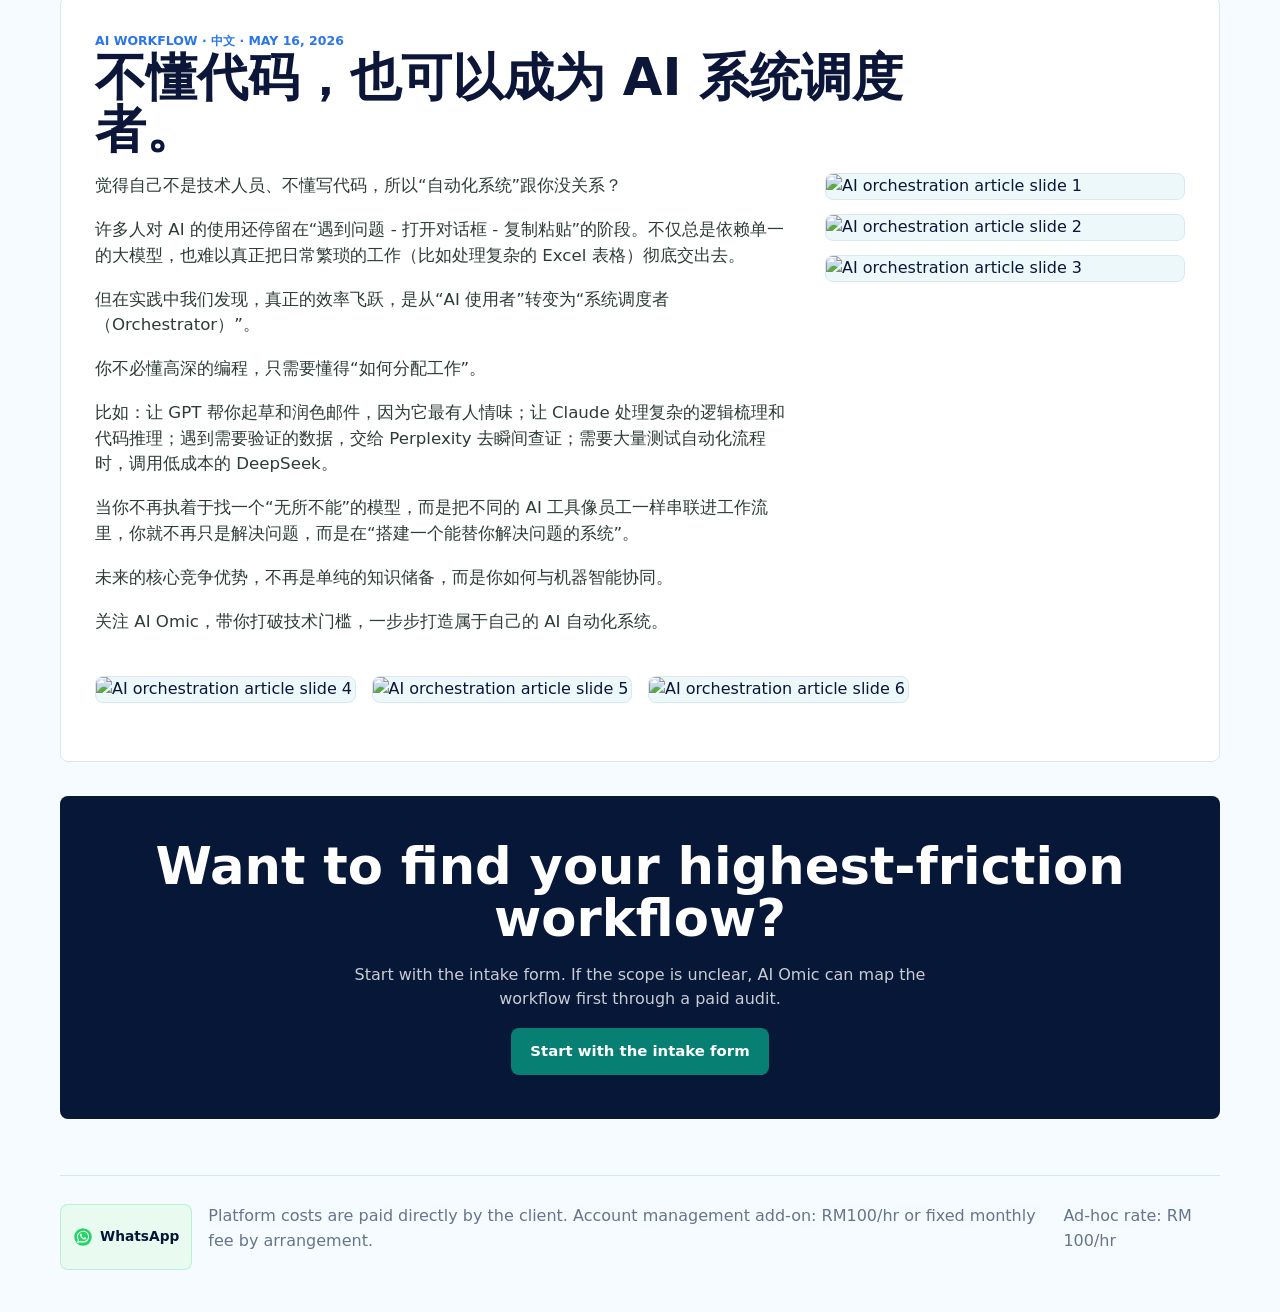
==== commit 0022ffb1: "Add client testimonials section" ====
--- a/blog.html
+++ b/blog.html
@@ -16,7 +16,7 @@
     <meta property="og:image" content="https://my-pricing-list.zeabur.app/assets/brand/ai-omic-logo.png" />
     <link rel="icon" type="image/png" href="assets/brand/ai-omic-icon.png" />
     <link rel="apple-touch-icon" href="assets/brand/apple-touch-icon.png" />
-    <link rel="stylesheet" href="assets/styles.css?v=20260518-whatsapp" />
+    <link rel="stylesheet" href="assets/styles.css?v=20260524-client-results" />
   </head>
   <body>
     <header class="site-header">
@@ -29,6 +29,7 @@
       </a>
       <nav class="nav" aria-label="Main navigation">
         <a href="index.html#packages" data-i18n="navPackages">Packages</a>
+        <a href="index.html#results" data-i18n="navTestimonials">Testimonials</a>
         <a href="index.html#sales" data-i18n="navSales">Sales Flow</a>
         <a href="index.html#support" data-i18n="navSupport">Aftercare</a>
         <a href="blog.html" data-i18n="navBlog">Blog</a>
@@ -408,6 +409,6 @@
       <p>Ad-hoc rate: RM 100/hr</p>
     </footer>
 
-    <script src="assets/app.js?v=20260517-xiao-o"></script>
+    <script src="assets/app.js?v=20260524-client-results"></script>
   </body>
 </html>
--- a/assets/styles.css
+++ b/assets/styles.css
@@ -333,6 +333,7 @@
 .package-grid,
 .checklist-grid,
 .scenario-grid,
+.results-grid,
 .template-grid {
   display: grid;
   gap: 18px;
@@ -402,6 +403,122 @@
 
 .package-card-featured p:last-child {
   color: rgba(255, 255, 255, 0.86);
+}
+
+.results-section {
+  padding-top: 28px;
+}
+
+.results-grid {
+  grid-template-columns: repeat(2, minmax(0, 1fr));
+}
+
+.result-card {
+  background:
+    linear-gradient(180deg, rgba(255, 255, 255, 0.96), rgba(237, 248, 251, 0.84)),
+    var(--surface);
+  border: 1px solid var(--border);
+  border-radius: var(--radius);
+  box-shadow: 0 18px 44px rgba(8, 58, 96, 0.08);
+  display: grid;
+  gap: 20px;
+  min-height: 360px;
+  padding: 28px;
+  position: relative;
+}
+
+.result-card::before {
+  background: linear-gradient(180deg, #08b8a3, #2a75e8);
+  border-radius: 999px;
+  content: "";
+  height: calc(100% - 56px);
+  left: 0;
+  position: absolute;
+  top: 28px;
+  width: 4px;
+}
+
+.result-card-featured {
+  background:
+    radial-gradient(circle at 80% 10%, rgba(42, 117, 232, 0.24), transparent 38%),
+    linear-gradient(145deg, #071737, #0a3f4d 68%, #087f73);
+  border-color: rgba(42, 117, 232, 0.32);
+  color: #fff;
+}
+
+.result-topline {
+  align-items: center;
+  display: flex;
+  gap: 14px;
+  justify-content: space-between;
+}
+
+.result-topline span {
+  align-items: center;
+  background: var(--accent-soft);
+  border-radius: var(--radius);
+  color: var(--accent-dark);
+  display: inline-flex;
+  flex: 0 0 auto;
+  font-size: 0.82rem;
+  font-weight: 850;
+  height: 34px;
+  justify-content: center;
+  width: 34px;
+}
+
+.result-topline small {
+  color: var(--gold);
+  font-size: 0.78rem;
+  font-weight: 850;
+  letter-spacing: 0;
+  text-align: right;
+  text-transform: uppercase;
+}
+
+.result-card-featured .result-topline span {
+  background: rgba(255, 255, 255, 0.12);
+  color: #fff;
+}
+
+.result-card-featured .result-topline small {
+  color: rgba(255, 255, 255, 0.78);
+}
+
+.result-card blockquote {
+  color: var(--ink);
+  font-size: 1.08rem;
+  font-weight: 620;
+  line-height: 1.55;
+  margin: 0;
+}
+
+.result-card-featured blockquote {
+  color: rgba(255, 255, 255, 0.92);
+}
+
+.result-tags {
+  align-content: end;
+  align-items: center;
+  display: flex;
+  flex-wrap: wrap;
+  gap: 8px;
+}
+
+.result-tags span {
+  background: rgba(8, 127, 115, 0.09);
+  border: 1px solid rgba(8, 127, 115, 0.13);
+  border-radius: 999px;
+  color: var(--accent-dark);
+  font-size: 0.78rem;
+  font-weight: 800;
+  padding: 7px 10px;
+}
+
+.result-card-featured .result-tags span {
+  background: rgba(255, 255, 255, 0.11);
+  border-color: rgba(255, 255, 255, 0.18);
+  color: rgba(255, 255, 255, 0.9);
 }
 
 .section-split {
@@ -1389,14 +1506,30 @@
 
 @media (max-width: 960px) {
   .site-header {
-    align-items: flex-start;
-    flex-wrap: wrap;
+    align-items: center;
+    display: grid;
+    gap: 10px 14px;
+    grid-template-columns: minmax(0, 1fr) auto;
+    padding-block: 12px;
   }
 
   .nav {
-    order: 3;
+    grid-column: 1 / -1;
+    grid-row: 2;
     overflow-x: auto;
+    padding-bottom: 2px;
     width: 100%;
+  }
+
+  .brand {
+    grid-column: 1;
+    grid-row: 1;
+  }
+
+  .header-actions {
+    grid-column: 2;
+    grid-row: 1;
+    justify-self: end;
   }
 
   .hero,
@@ -1417,6 +1550,7 @@
   .scenario-grid,
   .template-grid,
   .blog-index,
+  .results-grid,
   .post-layout {
     grid-template-columns: 1fr;
   }
@@ -1442,30 +1576,58 @@
   }
 
   .site-header {
-    padding: 14px;
+    gap: 6px 10px;
+    padding: 8px 14px;
   }
 
   .brand {
     min-width: 0;
   }
 
+  .brand-logo {
+    height: 38px;
+    width: 38px;
+  }
+
+  .brand strong {
+    font-size: 0.92rem;
+  }
+
+  .brand small {
+    display: none;
+  }
+
+  .nav {
+    display: none;
+  }
+
   .header-actions {
-    flex-wrap: wrap;
-    width: 100%;
+    gap: 6px;
+    width: auto;
   }
 
   .header-actions .button,
   .header-actions .lang-toggle {
-    flex: 1;
+    flex: 0 0 auto;
+    min-height: 38px;
+    padding: 8px 10px;
   }
 
   .header-actions .whatsapp-link {
-    flex: 1 1 100%;
+    border-radius: 999px;
+    height: 38px;
     justify-content: center;
+    min-height: 38px;
+    padding: 8px;
+    width: 38px;
+  }
+
+  .site-header .whatsapp-link span {
+    display: none;
   }
 
   .hero {
-    padding-top: 42px;
+    padding-top: 30px;
   }
 
   h1 {
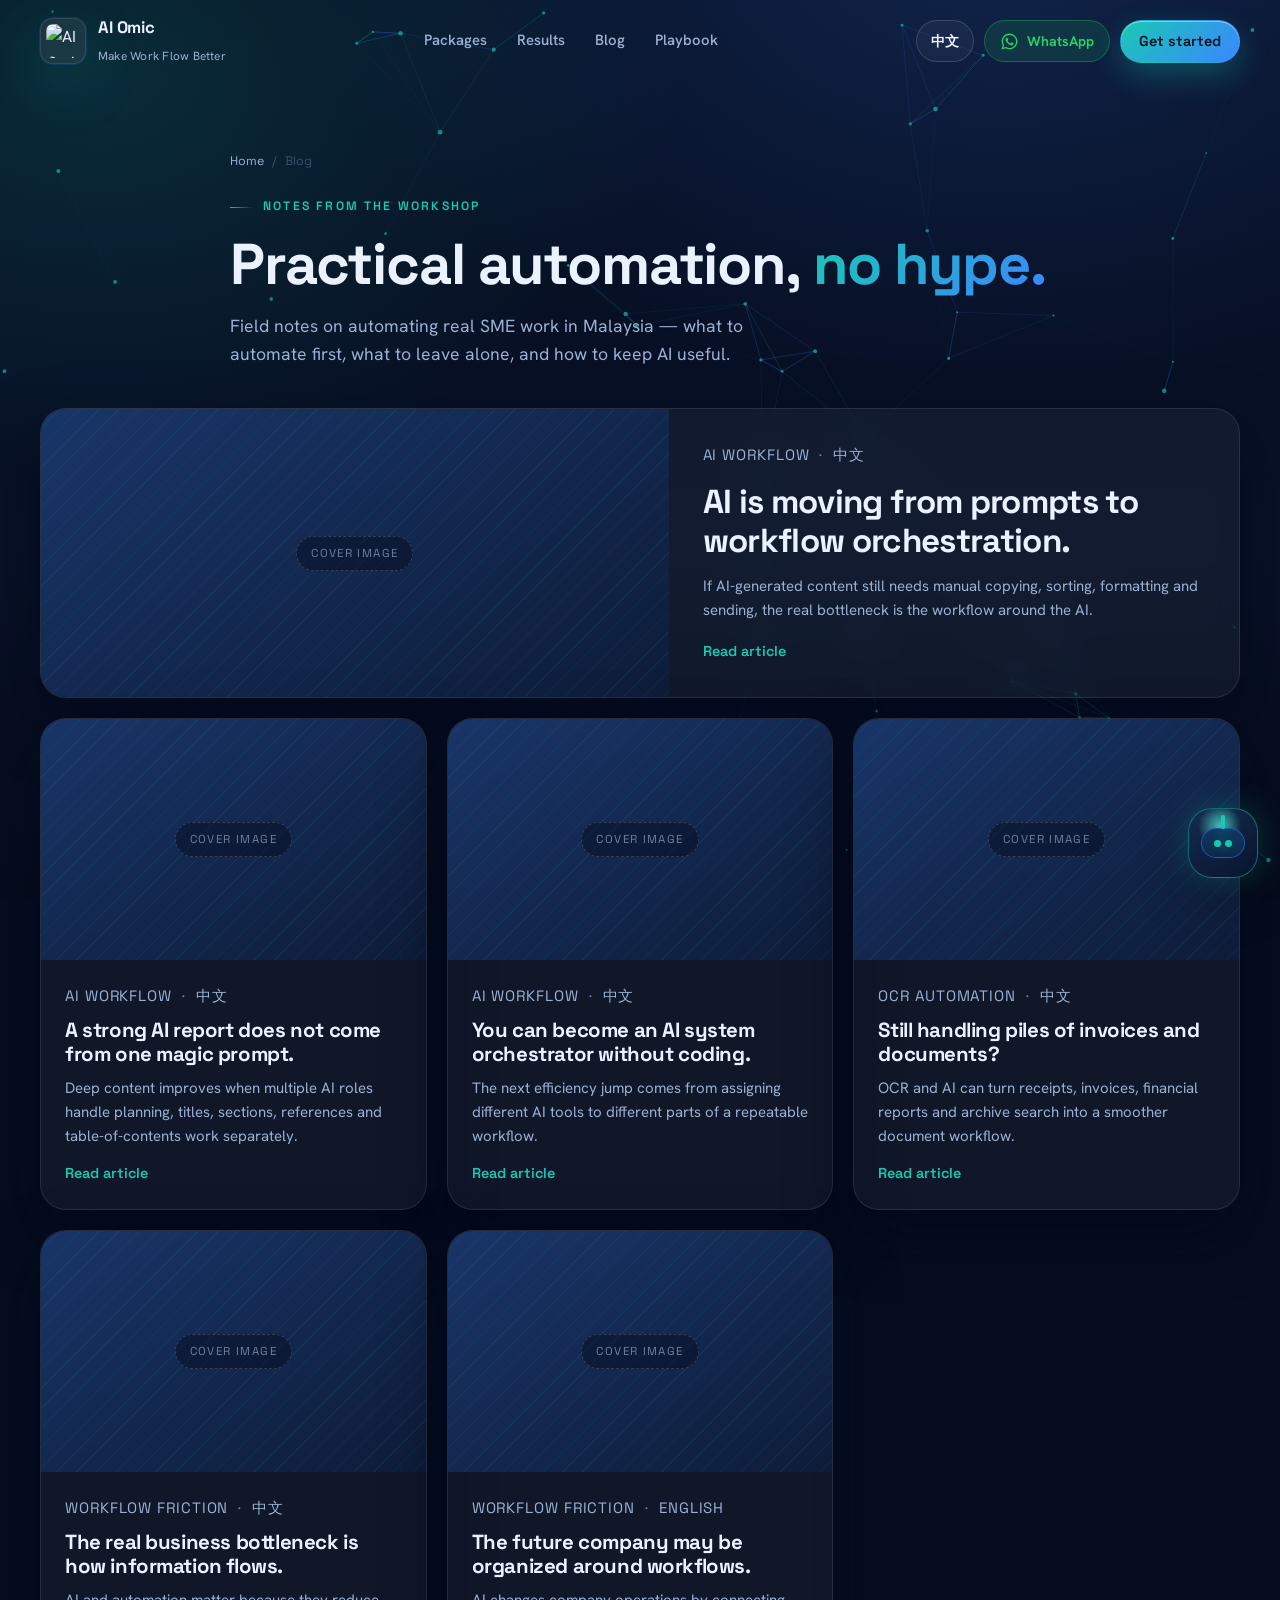
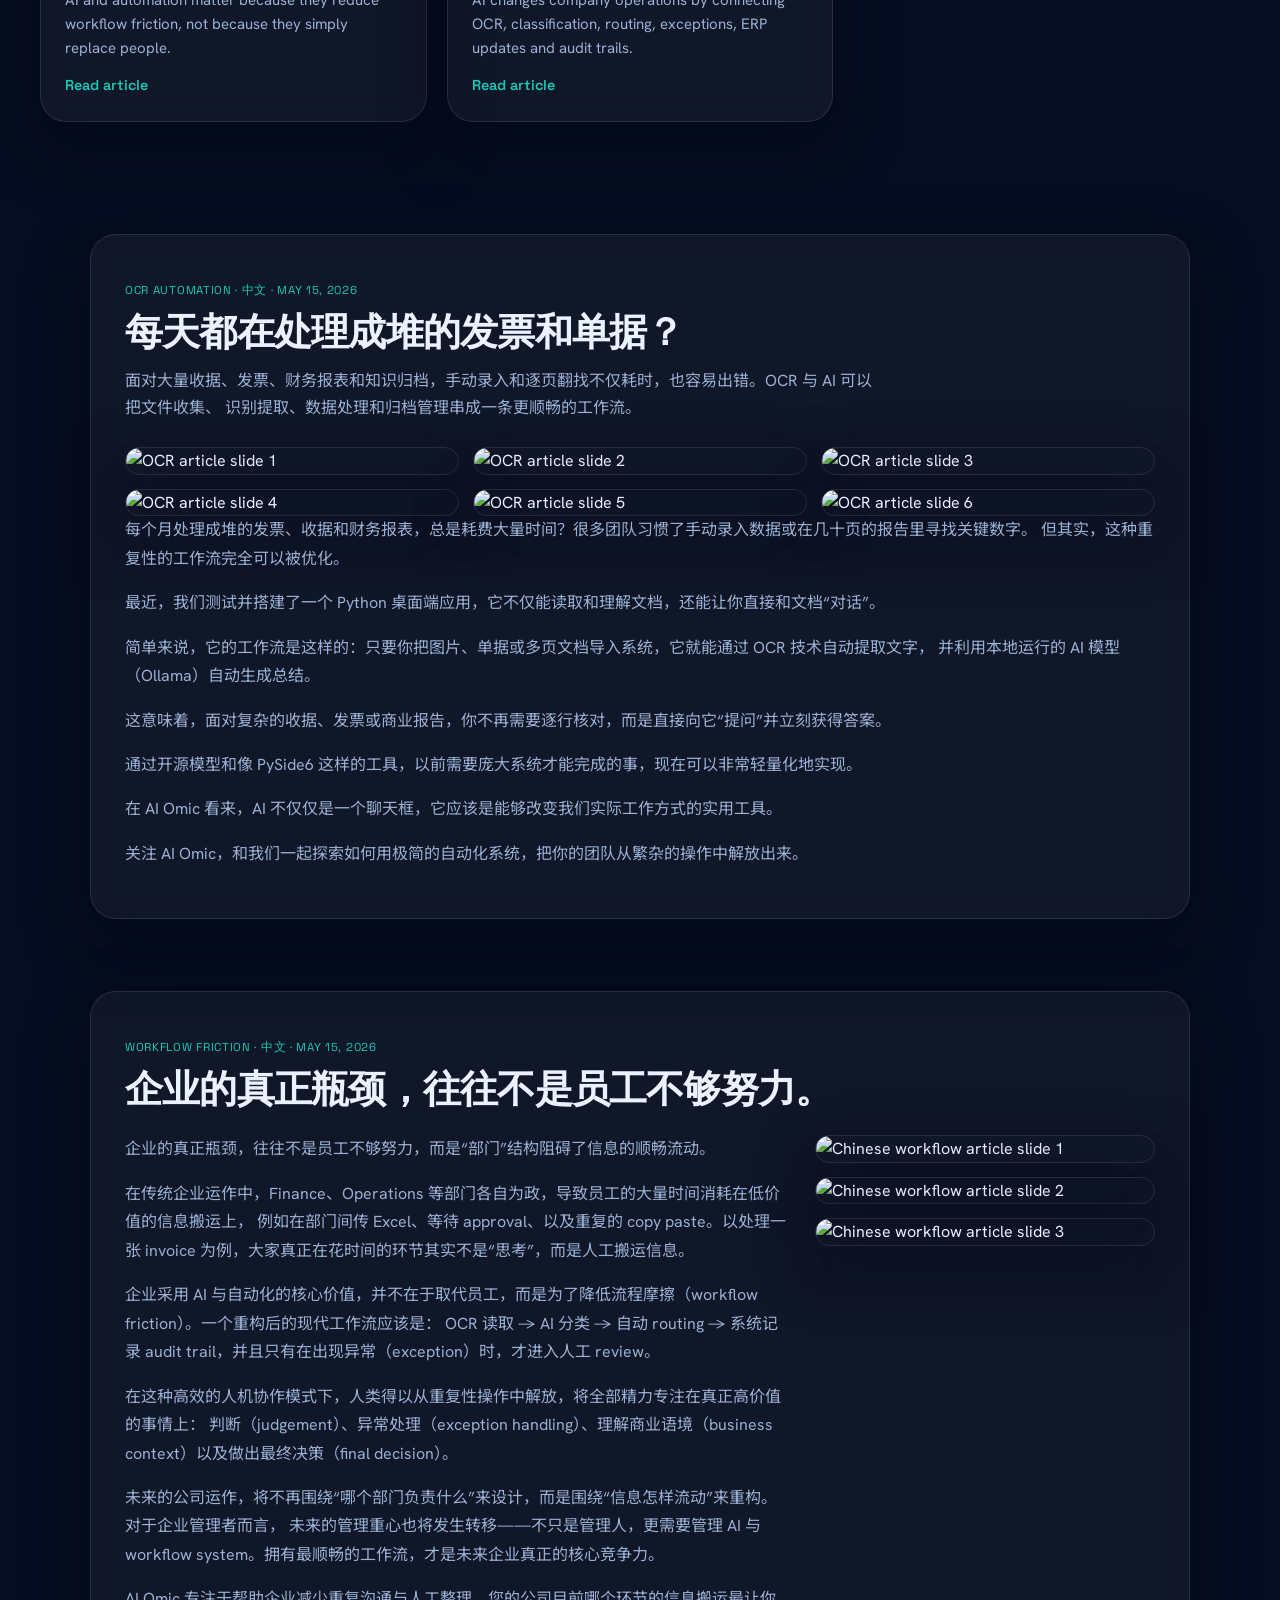
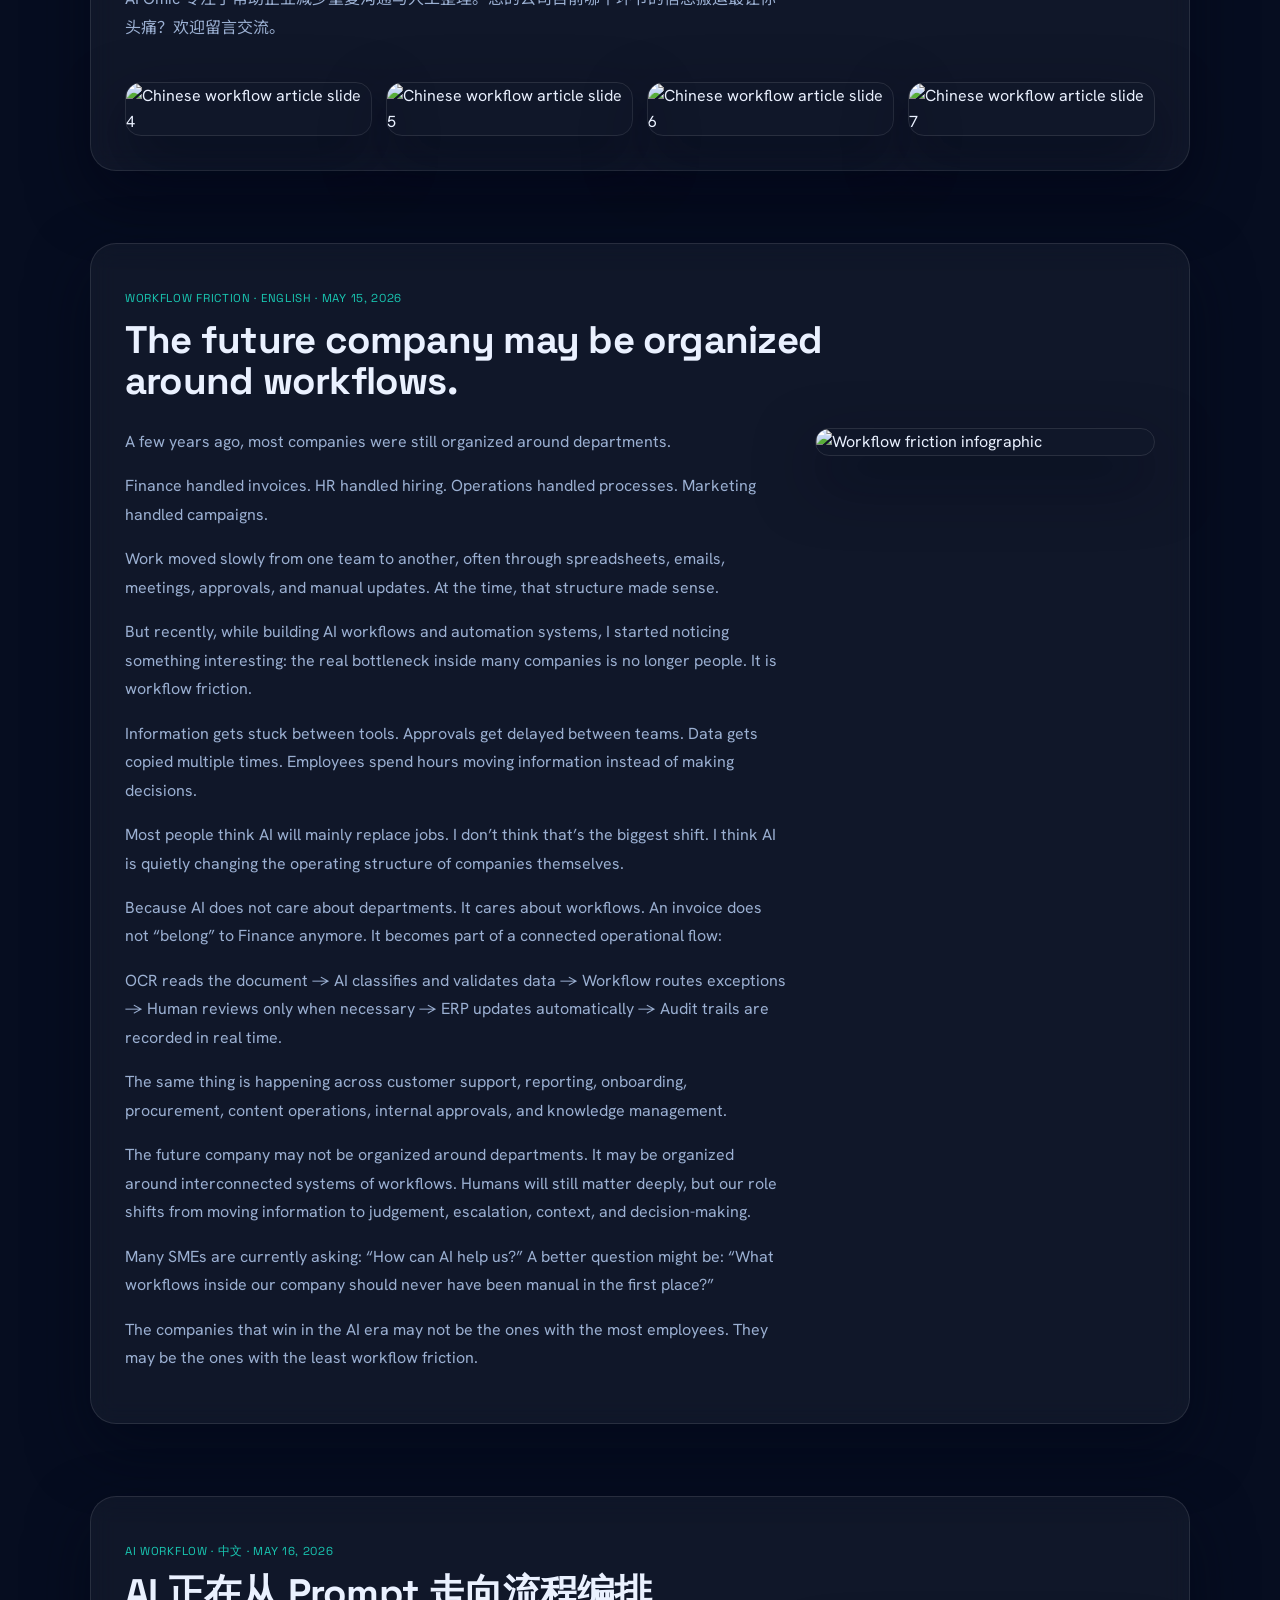
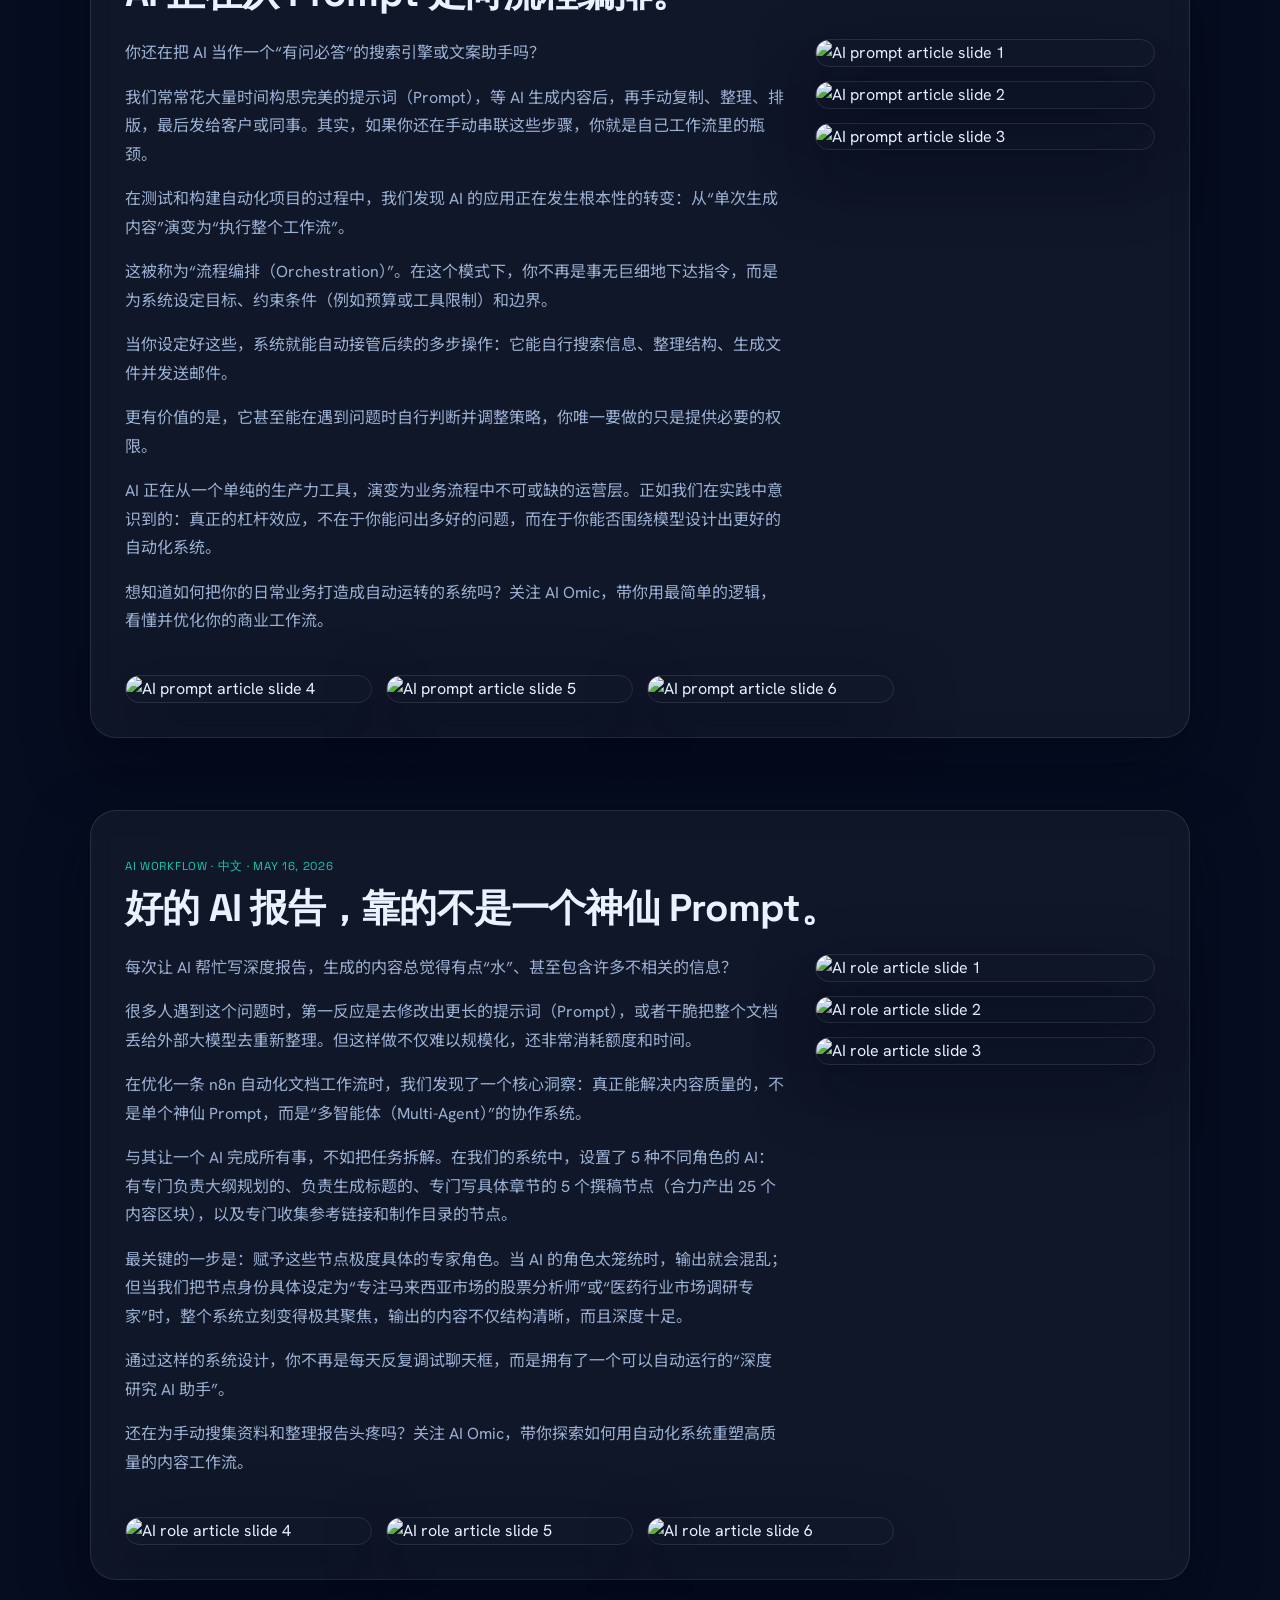
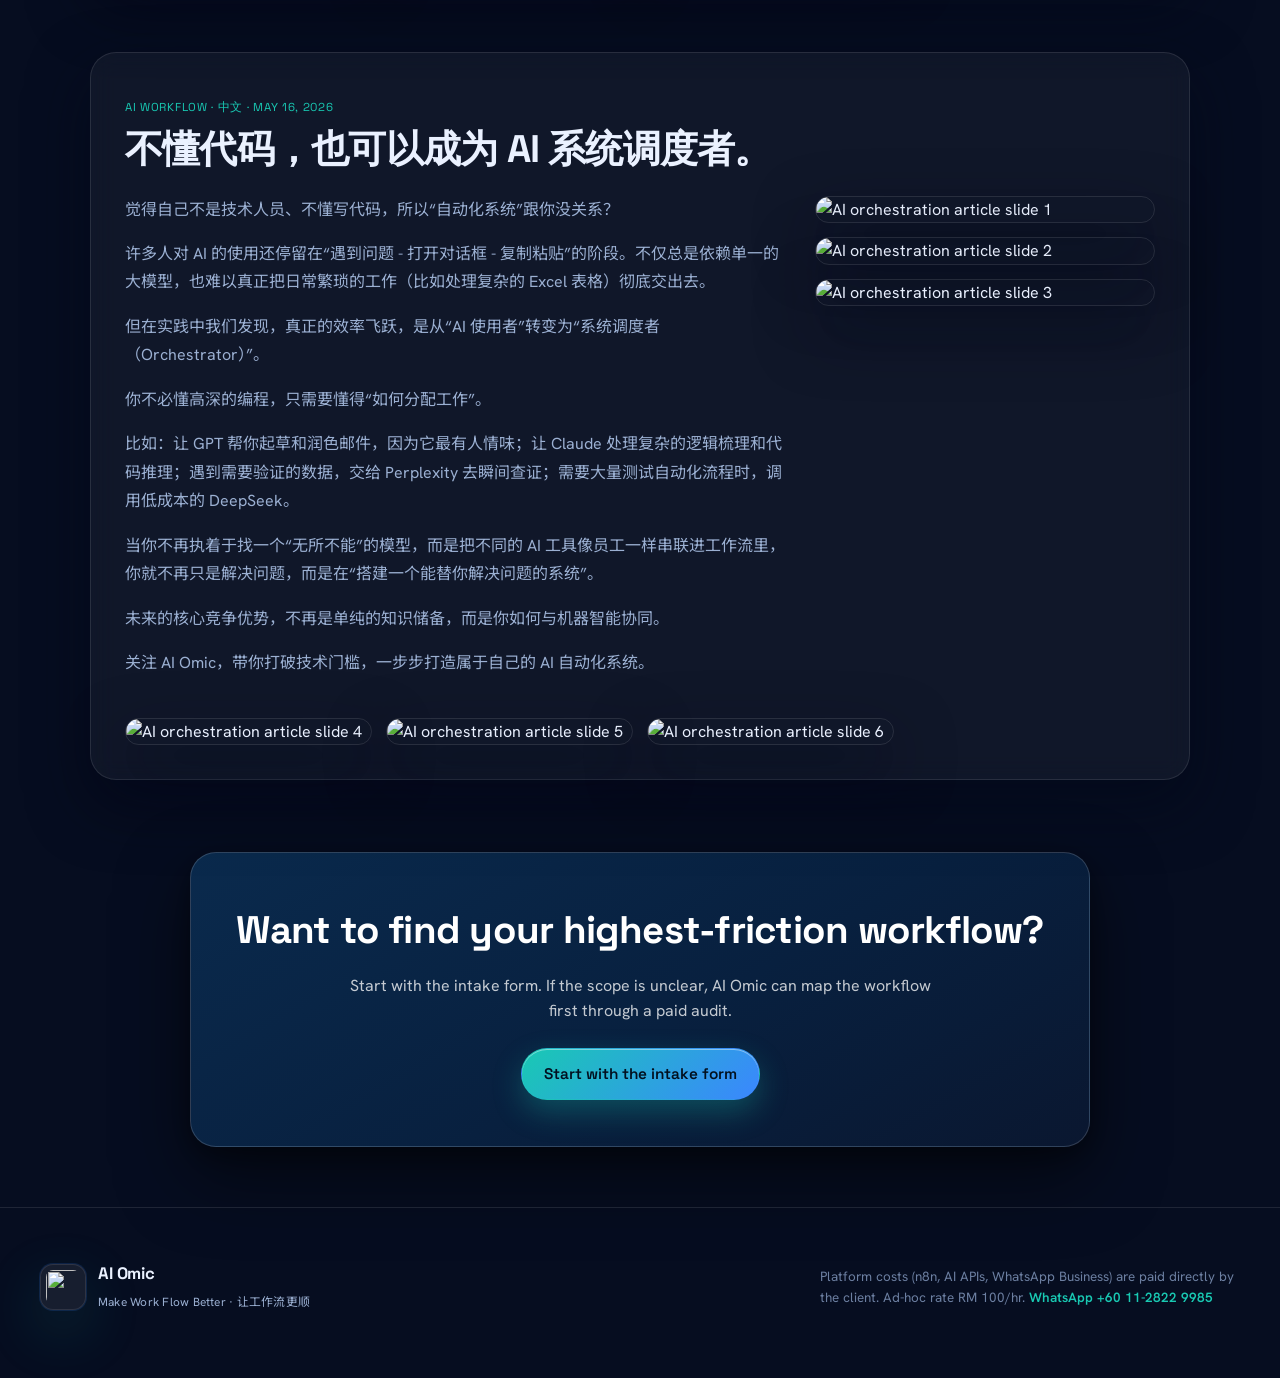
==== commit 79f6589d: "Integrate redesigned website" ====
--- a/blog.html
+++ b/blog.html
@@ -1,139 +1,117 @@
 <!doctype html>
-<html lang="en">
-  <head>
-    <meta charset="utf-8" />
-    <meta name="viewport" content="width=device-width, initial-scale=1" />
-    <title>AI Omic Blog | Workflow Automation for SMEs</title>
-    <meta
-      name="description"
-      content="AI Omic articles on workflow friction, OCR automation, AI workflows, and SME operating systems."
-    />
-    <meta property="og:title" content="AI Omic Blog | Workflow Automation for SMEs" />
-    <meta
-      property="og:description"
-      content="Practical AI Omic articles on workflow automation, OCR, AI assistants, and SME operating systems."
-    />
-    <meta property="og:image" content="https://my-pricing-list.zeabur.app/assets/brand/ai-omic-logo.png" />
-    <link rel="icon" type="image/png" href="assets/brand/ai-omic-icon.png" />
-    <link rel="apple-touch-icon" href="assets/brand/apple-touch-icon.png" />
-    <link rel="stylesheet" href="assets/styles.css?v=20260524-client-results" />
-  </head>
-  <body>
-    <header class="site-header">
+<html lang="en" data-theme="dark" data-motion="balanced">
+<head>
+  <meta charset="utf-8" />
+  <meta name="viewport" content="width=device-width, initial-scale=1" />
+  <title>Blog — AI Omic</title>
+  <meta name="description" content="Practical automation and AI workflow notes for Malaysian SMEs from the AI Omic team." />
+  <link rel="icon" type="image/png" href="assets/brand/ai-omic-logo.png" />
+  <link rel="preconnect" href="https://fonts.googleapis.com" />
+  <link rel="preconnect" href="https://fonts.gstatic.com" crossorigin />
+  <link href="https://fonts.googleapis.com/css2?family=Space+Grotesk:wght@400;500;600;700&family=Hanken+Grotesk:wght@400;500;600;700&family=Noto+Sans+SC:wght@400;500;700&display=swap" rel="stylesheet" />
+  <link rel="stylesheet" href="styles.css" />
+  <link rel="stylesheet" href="pages.css" />
+</head>
+<body>
+  <div class="bg-layer"></div>
+  <canvas id="net-canvas"></canvas>
+
+  <header class="header" id="header">
+    <div class="wrap header-inner">
       <a class="brand" href="index.html" aria-label="AI Omic home">
-        <img class="brand-logo" src="assets/brand/ai-omic-icon.png" alt="" />
-        <span>
-          <strong>AI Omic</strong>
-          <small>Make Work Flow Better</small>
-        </span>
+        <img class="brand-mark" src="assets/brand/ai-omic-logo.png" alt="AI Omic logo" />
+        <span class="brand-txt"><strong>AI Omic</strong><small data-i18n="brandSlogan">Make Work Flow Better</small></span>
       </a>
-      <nav class="nav" aria-label="Main navigation">
+      <nav class="nav" aria-label="Main">
         <a href="index.html#packages" data-i18n="navPackages">Packages</a>
-        <a href="index.html#results" data-i18n="navTestimonials">Testimonials</a>
-        <a href="index.html#sales" data-i18n="navSales">Sales Flow</a>
-        <a href="index.html#support" data-i18n="navSupport">Aftercare</a>
-        <a href="blog.html" data-i18n="navBlog">Blog</a>
+        <a href="index.html#results" data-i18n="navResults">Results</a>
+        <a href="blog.html" data-i18n="navBlog" aria-current="page">Blog</a>
         <a href="playbook.html" data-i18n="navPlaybook">Playbook</a>
       </nav>
       <div class="header-actions">
-        <button class="lang-toggle" type="button" data-lang-toggle aria-label="Switch language">中文</button>
-        <a class="whatsapp-link" href="https://wa.me/601128229985" target="_blank" rel="noopener noreferrer" aria-label="WhatsApp AI Omic at +60 11-2822 9985">
-          <img class="whatsapp-icon" src="assets/brand/whatsapp.svg" alt="" />
-          <span>WhatsApp</span>
-        </a>
-        <a class="button button-small" href="intake-form.html" data-i18n="navCta">Get Started</a>
+        <button class="lang-toggle" type="button" id="langToggle" aria-label="Switch language">中文</button>
+        <a class="wa" href="https://wa.me/601128229985" target="_blank" rel="noopener noreferrer">
+          <svg viewBox="0 0 24 24" fill="currentColor" aria-hidden="true"><path d="M12.04 2C6.58 2 2.13 6.45 2.13 11.91c0 1.75.46 3.45 1.32 4.95L2 22l5.25-1.38a9.9 9.9 0 0 0 4.79 1.22h.01c5.46 0 9.91-4.45 9.91-9.91 0-2.65-1.03-5.14-2.9-7.01A9.82 9.82 0 0 0 12.04 2Zm0 18.13c-1.48 0-2.93-.4-4.2-1.15l-.3-.18-3.12.82.83-3.04-.2-.31a8.2 8.2 0 0 1-1.26-4.38c0-4.54 3.7-8.23 8.25-8.23a8.2 8.2 0 0 1 5.83 2.42 8.18 8.18 0 0 1 2.41 5.82c0 4.54-3.7 8.23-8.24 8.23Zm4.52-6.16c-.25-.12-1.47-.72-1.69-.81-.23-.08-.39-.12-.56.13-.16.25-.64.81-.78.97-.14.17-.29.19-.54.06-.25-.12-1.05-.39-1.99-1.23-.74-.66-1.23-1.47-1.38-1.72-.14-.25-.01-.38.11-.51.11-.11.25-.29.37-.43.13-.14.17-.25.25-.41.08-.17.04-.31-.02-.43-.06-.12-.56-1.35-.77-1.85-.2-.48-.41-.42-.56-.42l-.48-.01c-.17 0-.43.06-.66.31-.23.25-.86.85-.86 2.07 0 1.22.89 2.4 1.01 2.56.12.17 1.75 2.67 4.23 3.74.59.26 1.05.41 1.41.52.59.19 1.13.16 1.56.1.48-.07 1.47-.6 1.68-1.18.21-.58.21-1.07.14-1.18-.06-.1-.22-.16-.47-.28Z"/></svg>
+          <span data-i18n="waLabel">WhatsApp</span>
+        </a>
+        <a class="btn btn-primary btn-sm" href="intake-form.html" data-i18n="navCta">Get started</a>
       </div>
-    </header>
-
-    <main>
-      <section class="blog-hero">
-        <p class="hero-meta">AI Omic Blog</p>
-        <p class="brand-slogan">
-          <span>Make Work Flow Better.</span>
-          <span>让工作流更顺。</span>
-        </p>
-        <h1>Practical notes on workflow automation, OCR, and AI operations.</h1>
-        <p>
-          Use these articles to understand where automation creates value: reducing workflow friction, moving documents
-          faster, and helping SME teams spend less time copying information between tools.
-        </p>
-      </section>
-
-      <section class="blog-index" aria-label="Blog posts">
-        <article class="blog-card">
-          <img src="assets/blog/ai-prompt/ai-prompt-1.jpg" alt="AI prompt orchestration article cover" />
-          <div>
-            <p class="blog-meta">AI Workflow · 中文 · May 16, 2026</p>
-            <h2>AI 正在从 Prompt 走向流程编排。</h2>
-            <p>
-              如果 AI 生成内容后还需要你手动复制、整理、排版和发送，真正的瓶颈可能不是 AI，而是还没有被自动化的工作流。
-            </p>
-            <a class="button button-secondary" href="#ai-prompt-orchestration">Read post</a>
-          </div>
-        </article>
-
-        <article class="blog-card">
-          <img src="assets/blog/ai-role/ai-role-1.jpg" alt="AI multi-agent role article cover" />
-          <div>
-            <p class="blog-meta">AI Workflow · 中文 · May 16, 2026</p>
-            <h2>好的 AI 报告，靠的不是一个神仙 Prompt。</h2>
-            <p>
-              深度内容的质量，往往来自多智能体分工：规划、标题、章节撰写、参考资料和目录整理各自负责不同角色。
-            </p>
-            <a class="button button-secondary" href="#ai-role-agents">Read post</a>
-          </div>
-        </article>
-
-        <article class="blog-card">
-          <img src="assets/blog/ai-orchestration/ai-orchestration-1.jpg" alt="AI orchestration article cover" />
-          <div>
-            <p class="blog-meta">AI Workflow · 中文 · May 16, 2026</p>
-            <h2>不懂代码，也可以成为 AI 系统调度者。</h2>
-            <p>
-              未来的效率优势，不是找一个无所不能的模型，而是把 GPT、Claude、Perplexity、DeepSeek 等工具串成一个能解决问题的系统。
-            </p>
-            <a class="button button-secondary" href="#ai-orchestration-code">Read post</a>
-          </div>
-        </article>
-
-        <article class="blog-card">
-          <img src="assets/blog/ocr/ocr-1.jpg" alt="OCR article cover about invoices and documents" />
-          <div>
-            <p class="blog-meta">OCR Automation · 中文 · May 15, 2026</p>
-            <h2>每天都在处理成堆的发票和单据？</h2>
-            <p>
-              通过 OCR 与 AI 自动提取、分类和归档文件，让收据、发票、财务报表和知识归档不再靠人工逐页翻找。
-            </p>
-            <a class="button button-secondary" href="#ocr-automation">Read post</a>
-          </div>
-        </article>
-
-        <article class="blog-card">
-          <img src="assets/blog/workflow-cn/workflow-1.jpg" alt="Chinese workflow article cover" />
-          <div>
-            <p class="blog-meta">Workflow Friction · 中文 · May 15, 2026</p>
-            <h2>企业真正的瓶颈，是信息怎样流动。</h2>
-            <p>
-              企业采用 AI 与自动化的核心价值，不是取代员工，而是降低 workflow friction，让人专注判断、异常处理和决策。
-            </p>
-            <a class="button button-secondary" href="#workflow-cn">Read post</a>
-          </div>
-        </article>
-
-        <article class="blog-card">
-          <img src="assets/blog/workflow-en/workflow-infographic.jpg" alt="English workflow infographic" />
-          <div>
-            <p class="blog-meta">Workflow Friction · English · May 15, 2026</p>
-            <h2>The future company may be organized around workflows.</h2>
-            <p>
-              AI changes the operating structure of companies by connecting OCR, classification, routing, exception review,
-              ERP updates, and audit trails.
-            </p>
-            <a class="button button-secondary" href="#workflow-en">Read post</a>
-          </div>
-        </article>
-      </section>
-
+    </div>
+  </header>
+
+  <main>
+    <section class="wrap page-hero solo">
+      <div class="reveal">
+        <p class="crumb"><a href="index.html" data-i18n="crumbHome">Home</a><span>/</span><span data-i18n="crumbBlog">Blog</span></p>
+        <p class="eyebrow" data-i18n="blogEyebrow">Notes from the workshop</p>
+        <h1 data-i18n="blogTitle">Practical automation, <span class="grad">no hype.</span></h1>
+        <p class="lede" data-i18n="blogLede">Field notes on automating real SME work in Malaysia — what to automate first, what to leave alone, and how to keep AI useful.</p>
+      </div>
+    </section>
+
+    <div class="wrap">
+      <div class="blog-grid">
+        <a class="blog-card feature reveal" href="#ai-prompt-orchestration">
+          <div class="blog-thumb"><span class="ph" data-i18n="phCover">Cover image</span></div>
+          <div class="blog-body">
+            <p class="blog-meta" data-i18n="cat1">AI Workflow <span>·</span> 中文</p>
+            <h2 data-i18n="post1t">AI is moving from prompts to workflow orchestration.</h2>
+            <p data-i18n="post1d">If AI-generated content still needs manual copying, sorting, formatting and sending, the real bottleneck is the workflow around the AI.</p>
+            <span class="blog-readmore" data-i18n="readMore">Read article <svg viewBox="0 0 24 24" fill="none" stroke="currentColor" stroke-width="2.4"><path d="M5 12h14M13 6l6 6-6 6"/></svg></span>
+          </div>
+        </a>
+
+        <a class="blog-card reveal d1" href="#ai-role-agents">
+          <div class="blog-thumb"><span class="ph" data-i18n="phCover">Cover image</span></div>
+          <div class="blog-body">
+            <p class="blog-meta" data-i18n="cat2">AI Workflow <span>·</span> 中文</p>
+            <h2 data-i18n="post2t">A strong AI report does not come from one magic prompt.</h2>
+            <p data-i18n="post2d">Deep content improves when multiple AI roles handle planning, titles, sections, references and table-of-contents work separately.</p>
+            <span class="blog-readmore" data-i18n="readMore2">Read article <svg viewBox="0 0 24 24" fill="none" stroke="currentColor" stroke-width="2.4"><path d="M5 12h14M13 6l6 6-6 6"/></svg></span>
+          </div>
+        </a>
+
+        <a class="blog-card reveal d2" href="#ai-orchestration-code">
+          <div class="blog-thumb"><span class="ph" data-i18n="phCover">Cover image</span></div>
+          <div class="blog-body">
+            <p class="blog-meta" data-i18n="cat3">AI Workflow <span>·</span> 中文</p>
+            <h2 data-i18n="post3t">You can become an AI system orchestrator without coding.</h2>
+            <p data-i18n="post3d">The next efficiency jump comes from assigning different AI tools to different parts of a repeatable workflow.</p>
+            <span class="blog-readmore" data-i18n="readMore3">Read article <svg viewBox="0 0 24 24" fill="none" stroke="currentColor" stroke-width="2.4"><path d="M5 12h14M13 6l6 6-6 6"/></svg></span>
+          </div>
+        </a>
+
+        <a class="blog-card reveal d1" href="#ocr-automation">
+          <div class="blog-thumb"><span class="ph" data-i18n="phCover">Cover image</span></div>
+          <div class="blog-body">
+            <p class="blog-meta" data-i18n="cat4">OCR Automation <span>·</span> 中文</p>
+            <h2 data-i18n="post4t">Still handling piles of invoices and documents?</h2>
+            <p data-i18n="post4d">OCR and AI can turn receipts, invoices, financial reports and archive search into a smoother document workflow.</p>
+            <span class="blog-readmore" data-i18n="readMore4">Read article <svg viewBox="0 0 24 24" fill="none" stroke="currentColor" stroke-width="2.4"><path d="M5 12h14M13 6l6 6-6 6"/></svg></span>
+          </div>
+        </a>
+
+        <a class="blog-card reveal d2" href="#workflow-cn">
+          <div class="blog-thumb"><span class="ph" data-i18n="phCover">Cover image</span></div>
+          <div class="blog-body">
+            <p class="blog-meta" data-i18n="cat5">Workflow Friction <span>·</span> 中文</p>
+            <h2 data-i18n="post5t">The real business bottleneck is how information flows.</h2>
+            <p data-i18n="post5d">AI and automation matter because they reduce workflow friction, not because they simply replace people.</p>
+            <span class="blog-readmore" data-i18n="readMore5">Read article <svg viewBox="0 0 24 24" fill="none" stroke="currentColor" stroke-width="2.4"><path d="M5 12h14M13 6l6 6-6 6"/></svg></span>
+          </div>
+        </a>
+
+        <a class="blog-card reveal d3" href="#workflow-en">
+          <div class="blog-thumb"><span class="ph" data-i18n="phCover">Cover image</span></div>
+          <div class="blog-body">
+            <p class="blog-meta" data-i18n="cat6">Workflow Friction <span>·</span> English</p>
+            <h2 data-i18n="post6t">The future company may be organized around workflows.</h2>
+            <p data-i18n="post6d">AI changes company operations by connecting OCR, classification, routing, exceptions, ERP updates and audit trails.</p>
+            <span class="blog-readmore" data-i18n="readMore6">Read article <svg viewBox="0 0 24 24" fill="none" stroke="currentColor" stroke-width="2.4"><path d="M5 12h14M13 6l6 6-6 6"/></svg></span>
+          </div>
+        </a>
+      </div>
+    </div>
       <article id="ocr-automation" class="blog-post">
         <header class="post-header">
           <p class="blog-meta">OCR Automation · 中文 · May 15, 2026</p>
@@ -392,23 +370,23 @@
           <img src="assets/blog/ai-orchestration/ai-orchestration-6.jpg" alt="AI orchestration article slide 6" />
         </div>
       </article>
-
-      <section class="cta-section">
+      <section class="blog-cta reveal">
         <h2>Want to find your highest-friction workflow?</h2>
         <p>Start with the intake form. If the scope is unclear, AI Omic can map the workflow first through a paid audit.</p>
-        <a class="button" href="intake-form.html">Start with the intake form</a>
+        <a class="btn btn-primary" href="intake-form.html">Start with the intake form</a>
       </section>
-    </main>
-
-    <footer class="footer">
-      <a class="whatsapp-link footer-whatsapp" href="https://wa.me/601128229985" target="_blank" rel="noopener noreferrer" aria-label="WhatsApp AI Omic at +60 11-2822 9985">
-        <img class="whatsapp-icon" src="assets/brand/whatsapp.svg" alt="" />
-        <span>WhatsApp</span>
+  </main>
+
+  <footer class="footer">
+    <div class="wrap footer-inner">
+      <a class="brand" href="index.html">
+        <img class="brand-mark" src="assets/brand/ai-omic-logo.png" alt="" />
+        <span class="brand-txt"><strong>AI Omic</strong><small data-i18n="brandSlogan2">Make Work Flow Better · 让工作流更顺</small></span>
       </a>
-      <p data-i18n="footerText">Platform costs are paid directly by the client. Account management add-on: RM100/hr or fixed monthly fee by arrangement.</p>
-      <p>Ad-hoc rate: RM 100/hr</p>
-    </footer>
-
-    <script src="assets/app.js?v=20260524-client-results"></script>
-  </body>
+      <p class="footer-meta" data-i18n="footerMeta">Platform costs (n8n, AI APIs, WhatsApp Business) are paid directly by the client. Ad-hoc rate RM 100/hr. <a href="https://wa.me/601128229985" target="_blank" rel="noopener">WhatsApp +60 11-2822 9985</a></p>
+    </div>
+  </footer>
+
+  <script src="app.js"></script>
+</body>
 </html>
--- a/styles.css
+++ b/styles.css
@@ -0,0 +1,901 @@
+/* ===========================================================
+   AI Omic — 3D Automation Website
+   Display: Space Grotesk · Body: Hanken Grotesk · CJK: Noto Sans SC
+   =========================================================== */
+
+:root {
+  --max: 1200px;
+  --radius: 16px;
+  --radius-sm: 11px;
+  --radius-lg: 26px;
+  --ease: cubic-bezier(.22, 1, .36, 1);
+  --font-display: "Space Grotesk", ui-sans-serif, system-ui, sans-serif;
+  --font-body: "Hanken Grotesk", "Noto Sans SC", ui-sans-serif, system-ui, sans-serif;
+  --font-mono: "Space Grotesk", ui-monospace, "SFMono-Regular", monospace;
+
+  /* accent pair — overridable by Tweaks */
+  --a1: #19c9b3;          /* teal  */
+  --a2: #3b86ff;          /* blue  */
+  --accent: linear-gradient(135deg, var(--a1), var(--a2));
+}
+
+/* ---------- DARK (default) ---------- */
+html[data-theme="dark"] {
+  color-scheme: dark;
+  --bg-0: #060d20;
+  --bg-1: #0a1730;
+  --bg-grad: radial-gradient(1200px 760px at 78% -8%, rgba(59,134,255,.20), transparent 60%),
+             radial-gradient(1000px 700px at 8% 8%, rgba(25,201,179,.16), transparent 58%),
+             linear-gradient(180deg, #060d20, #081127 60%, #060c1d);
+  --ink: #eaf1ff;
+  --muted: #9bb0d2;
+  --faint: #6c7fa1;
+  --surface: rgba(255,255,255,.045);
+  --surface-2: rgba(255,255,255,.07);
+  --surface-solid: #0e1c39;
+  --border: rgba(255,255,255,.10);
+  --border-2: rgba(255,255,255,.16);
+  --glass-hi: rgba(255,255,255,.10);
+  --shadow: 0 30px 70px rgba(0,0,0,.5), 0 8px 24px rgba(0,0,0,.35);
+  --shadow-card: 0 24px 60px rgba(2,8,23,.55);
+  --glow: 0 0 0 1px rgba(59,134,255,.16), 0 20px 60px rgba(25,201,179,.18);
+}
+
+/* ---------- LIGHT ---------- */
+html[data-theme="light"] {
+  color-scheme: light;
+  --bg-0: #eef5fb;
+  --bg-1: #ffffff;
+  --bg-grad: radial-gradient(1100px 720px at 80% -10%, rgba(42,117,232,.12), transparent 60%),
+             radial-gradient(900px 640px at 4% 4%, rgba(8,127,115,.12), transparent 58%),
+             linear-gradient(180deg, #eef5fb, #f5fafe 60%, #eaf3fb);
+  --ink: #0a1430;
+  --muted: #51637f;
+  --faint: #8595ad;
+  --surface: rgba(255,255,255,.78);
+  --surface-2: #ffffff;
+  --surface-solid: #ffffff;
+  --border: rgba(11,30,70,.10);
+  --border-2: rgba(11,30,70,.16);
+  --glass-hi: rgba(255,255,255,.9);
+  --shadow: 0 30px 70px rgba(13,52,96,.16), 0 8px 24px rgba(13,52,96,.08);
+  --shadow-card: 0 24px 56px rgba(13,52,96,.14);
+  --glow: 0 0 0 1px rgba(42,117,232,.14), 0 20px 56px rgba(8,127,115,.16);
+}
+html[data-theme="light"] { --a1: #0bb39c; }
+
+* { box-sizing: border-box; }
+html { scroll-behavior: smooth; }
+
+body {
+  margin: 0;
+  font-family: var(--font-body);
+  background: var(--bg-0);
+  color: var(--ink);
+  line-height: 1.6;
+  -webkit-font-smoothing: antialiased;
+  overflow-x: hidden;
+}
+
+/* fixed background layer with aurora + canvas network */
+.bg-layer {
+  position: fixed;
+  inset: 0;
+  z-index: -2;
+  background: var(--bg-grad);
+}
+#net-canvas {
+  position: fixed;
+  inset: 0;
+  z-index: -1;
+  width: 100%;
+  height: 100%;
+  opacity: .9;
+  pointer-events: none;
+}
+html[data-theme="light"] #net-canvas { opacity: .55; }
+
+a { color: inherit; text-decoration: none; }
+button, input, textarea, select { font: inherit; color: inherit; }
+:focus-visible { outline: 2px solid var(--a2); outline-offset: 3px; border-radius: 6px; }
+
+.wrap { width: min(calc(100% - 48px), var(--max)); margin-inline: auto; }
+
+h1, h2, h3 { font-family: var(--font-display); font-weight: 700; letter-spacing: -.02em; margin: 0; }
+.lang-zh h1, .lang-zh h2, .lang-zh h3 { letter-spacing: 0; }
+
+/* gradient ink for emphasis */
+.grad {
+  background: var(--accent);
+  -webkit-background-clip: text;
+  background-clip: text;
+  color: transparent;
+}
+
+.eyebrow {
+  font-family: var(--font-mono);
+  font-size: .76rem;
+  font-weight: 600;
+  letter-spacing: .18em;
+  text-transform: uppercase;
+  color: var(--a1);
+  display: inline-flex;
+  align-items: center;
+  gap: 9px;
+  margin: 0 0 18px;
+}
+.eyebrow::before {
+  content: "";
+  width: 24px; height: 1px;
+  background: linear-gradient(90deg, var(--a1), transparent);
+}
+
+/* ============ buttons ============ */
+.btn {
+  --pad: 13px 22px;
+  display: inline-flex; align-items: center; justify-content: center; gap: 9px;
+  padding: var(--pad);
+  min-height: 48px;
+  border-radius: 999px;
+  border: 1px solid transparent;
+  font-family: var(--font-display);
+  font-weight: 600;
+  font-size: .96rem;
+  cursor: pointer;
+  transition: transform .3s var(--ease), box-shadow .3s var(--ease), background .3s, border-color .3s;
+  white-space: nowrap;
+}
+.btn-primary {
+  background: var(--accent);
+  color: #02101f;
+  box-shadow: 0 12px 30px rgba(25,201,179,.28), inset 0 1px 0 rgba(255,255,255,.4);
+}
+.btn-primary:hover { transform: translateY(-3px); box-shadow: 0 18px 44px rgba(59,134,255,.4), inset 0 1px 0 rgba(255,255,255,.5); }
+.btn-ghost {
+  background: var(--surface);
+  border-color: var(--border-2);
+  color: var(--ink);
+  backdrop-filter: blur(12px);
+}
+.btn-ghost:hover { transform: translateY(-3px); border-color: var(--a1); background: var(--surface-2); }
+.btn-sm { min-height: 42px; padding: 9px 18px; font-size: .9rem; }
+
+.wa {
+  display: inline-flex; align-items: center; gap: 8px;
+  padding: 9px 15px; min-height: 42px;
+  border-radius: 999px;
+  background: rgba(37,211,102,.12);
+  border: 1px solid rgba(37,211,102,.32);
+  color: #25d366;
+  font-weight: 650; font-size: .88rem;
+  transition: transform .3s var(--ease), background .3s;
+}
+html[data-theme="light"] .wa { color: #0b8a43; }
+.wa:hover { transform: translateY(-2px); background: rgba(37,211,102,.2); }
+.wa svg { width: 19px; height: 19px; }
+
+/* ============ header ============ */
+.header {
+  position: sticky; top: 0; z-index: 60;
+  transition: background .3s, border-color .3s, box-shadow .3s;
+  border-bottom: 1px solid transparent;
+}
+.header.scrolled {
+  background: color-mix(in srgb, var(--bg-0) 72%, transparent);
+  backdrop-filter: blur(18px) saturate(160%);
+  border-bottom-color: var(--border);
+  box-shadow: 0 10px 40px rgba(0,0,0,.18);
+}
+.header-inner {
+  display: flex; align-items: center; justify-content: space-between; gap: 20px;
+  padding: 15px 0;
+}
+.brand { display: flex; align-items: center; gap: 12px; }
+.brand-mark {
+  width: 46px; height: 46px; border-radius: 13px;
+  background: var(--surface-2);
+  border: 1px solid var(--border);
+  padding: 5px; object-fit: contain;
+  box-shadow: var(--glow);
+}
+.brand-txt strong { font-family: var(--font-display); font-size: 1.04rem; display: block; letter-spacing: -.01em; white-space: nowrap; }
+.brand-txt small { color: var(--muted); font-size: .74rem; letter-spacing: .02em; white-space: nowrap; }
+
+.nav { display: flex; align-items: center; gap: 30px; }
+.nav a { color: var(--muted); font-size: .93rem; font-weight: 550; position: relative; transition: color .25s; }
+.nav a::after {
+  content: ""; position: absolute; left: 0; bottom: -6px; height: 2px; width: 0;
+  background: var(--accent); border-radius: 2px; transition: width .3s var(--ease);
+}
+.nav a:hover { color: var(--ink); }
+.nav a:hover::after { width: 100%; }
+
+.header-actions { display: flex; align-items: center; gap: 10px; }
+.lang-toggle {
+  min-height: 42px; padding: 8px 14px; border-radius: 999px;
+  background: var(--surface); border: 1px solid var(--border-2);
+  font-family: var(--font-display); font-weight: 600; font-size: .86rem; cursor: pointer;
+  transition: transform .25s, border-color .25s;
+}
+.lang-toggle:hover { transform: translateY(-2px); border-color: var(--a1); }
+
+/* ============ hero ============ */
+.hero {
+  position: relative;
+  display: grid;
+  grid-template-columns: 1.04fr .96fr;
+  gap: 40px;
+  align-items: center;
+  padding: 64px 0 88px;
+}
+.hero-copy { max-width: 620px; }
+.h1 {
+  font-size: clamp(2.7rem, 6vw, 4.7rem);
+  line-height: 1.02;
+  margin: 0 0 22px;
+}
+.hero-lede {
+  color: var(--muted);
+  font-size: clamp(1.04rem, 1.5vw, 1.18rem);
+  max-width: 540px;
+  margin: 0 0 30px;
+}
+.hero-actions { display: flex; flex-wrap: wrap; gap: 14px; margin-bottom: 34px; }
+
+.hero-trust { display: flex; flex-wrap: wrap; gap: 22px 34px; align-items: center; }
+.trust-stat strong {
+  font-family: var(--font-display); font-size: 1.6rem; font-weight: 700;
+  display: block; line-height: 1;
+}
+.trust-stat span { color: var(--muted); font-size: .82rem; }
+.trust-divider { width: 1px; height: 34px; background: var(--border-2); }
+
+/* ---- 3D stage ---- */
+.stage {
+  position: relative;
+  height: 520px;
+  perspective: 1300px;
+  perspective-origin: 50% 45%;
+}
+.stage-3d {
+  position: absolute; inset: 0;
+  transform-style: preserve-3d;
+  transition: transform .25s ease-out;
+  display: grid; place-items: center;
+}
+.floor-glow {
+  position: absolute; left: 50%; bottom: 64px;
+  width: 320px; height: 90px;
+  translate: -50% 0;
+  background: radial-gradient(ellipse at center, color-mix(in srgb, var(--a1) 55%, transparent), transparent 70%);
+  filter: blur(22px);
+  transform: translateZ(-120px) rotateX(72deg);
+  opacity: .8;
+}
+
+/* floating glass task cards */
+.float-card {
+  position: absolute;
+  background: var(--surface);
+  border: 1px solid var(--border-2);
+  border-radius: var(--radius);
+  padding: 11px 13px;
+  backdrop-filter: blur(14px);
+  box-shadow: var(--shadow-card);
+  display: flex; align-items: center; gap: 10px;
+  white-space: nowrap;
+  animation: floaty var(--dur, 7s) var(--ease) infinite;
+}
+.float-card .fc-ico {
+  width: 32px; height: 32px; border-radius: 9px; flex: 0 0 auto;
+  display: grid; place-items: center;
+  background: var(--surface-2); border: 1px solid var(--border);
+}
+.float-card .fc-ico svg { width: 17px; height: 17px; }
+.float-card b { font-family: var(--font-display); font-size: .85rem; font-weight: 600; display: block; }
+.float-card small { color: var(--muted); font-size: .72rem; }
+.float-card .pill { font-size: .68rem; font-weight: 700; padding: 3px 8px; border-radius: 999px; font-family: var(--font-mono); }
+.pill-ok { background: rgba(25,201,179,.16); color: var(--a1); }
+
+.fc-1 { top: 14px; left: 8px; transform: translateZ(56px); --dur: 6.5s; }
+.fc-2 { top: 30px; right: 8px; transform: translateZ(56px); --dur: 7.8s; animation-delay: -2s; }
+.fc-3 { bottom: 84px; left: 12px; transform: translateZ(40px); --dur: 8.4s; animation-delay: -4s; }
+.fc-4 { bottom: 16px; right: 14px; transform: translateZ(70px); --dur: 7s; animation-delay: -1s; }
+
+@keyframes floaty {
+  0%, 100% { translate: 0 0; }
+  50% { translate: 0 -16px; }
+}
+
+/* connecting dotted flow line behind cards */
+.flow-svg { position: absolute; inset: 0; width: 100%; height: 100%; overflow: visible; transform: translateZ(20px); pointer-events: none; }
+.flow-svg path { fill: none; stroke: var(--a2); stroke-width: 2; stroke-dasharray: 4 9; opacity: .5;
+  animation: dash 1.4s linear infinite; }
+@keyframes dash { to { stroke-dashoffset: -26; } }
+
+/* ===== Xiao-O 3D mascot ===== */
+.bot {
+  position: relative;
+  width: 200px; height: 250px;
+  transform-style: preserve-3d;
+  transform: translateZ(0);
+  animation: botFloat 5.5s var(--ease) infinite;
+}
+@keyframes botFloat { 0%,100% { translate: 0 0; } 50% { translate: 0 -14px; } }
+
+.bot-halo {
+  position: absolute; inset: -30px -20px;
+  background: radial-gradient(circle at 50% 40%, color-mix(in srgb, var(--a1) 40%, transparent), transparent 62%);
+  filter: blur(26px); transform: translateZ(-40px);
+}
+.bot-head {
+  position: absolute; top: 8px; left: 50%; translate: -50% 0;
+  width: 150px; height: 122px;
+  border-radius: 38px 38px 32px 32px;
+  background:
+    linear-gradient(160deg, color-mix(in srgb, var(--surface-2) 70%, #fff 8%), var(--surface));
+  border: 2px solid var(--border-2);
+  box-shadow: var(--shadow-card), inset 0 2px 0 var(--glass-hi);
+  backdrop-filter: blur(8px);
+  transform: translateZ(50px);
+  overflow: hidden;
+}
+html[data-theme="dark"] .bot-head { background: linear-gradient(160deg, #16294d, #0c1a36); }
+html[data-theme="light"] .bot-head { background: linear-gradient(160deg, #ffffff, #eef5fc); }
+
+.visor {
+  position: absolute; top: 26px; left: 50%; translate: -50% 0;
+  width: 116px; height: 64px; border-radius: 34px;
+  background: radial-gradient(circle at 50% 30%, #0b1f3e, #050d1f 75%);
+  border: 1.5px solid color-mix(in srgb, var(--a2) 50%, transparent);
+  box-shadow: inset 0 0 24px rgba(59,134,255,.4), 0 0 22px rgba(25,201,179,.25);
+  display: flex; align-items: center; justify-content: center; gap: 22px;
+  overflow: hidden;
+}
+.eye {
+  width: 16px; height: 16px; border-radius: 50%;
+  background: radial-gradient(circle at 40% 35%, #d8fff8, var(--a1) 60%, var(--a2));
+  box-shadow: 0 0 14px var(--a1), 0 0 26px var(--a2);
+  animation: blink 4.6s infinite;
+}
+@keyframes blink { 0%,46%,52%,100% { transform: scaleY(1); } 49% { transform: scaleY(.12); } }
+.visor-scan {
+  position: absolute; top: 0; left: -60%; width: 50%; height: 100%;
+  background: linear-gradient(90deg, transparent, rgba(120,220,255,.35), transparent);
+  transform: skewX(-18deg); animation: scan 3.4s var(--ease) infinite;
+}
+@keyframes scan { 0% { left: -60%; } 60%,100% { left: 130%; } }
+
+.antenna {
+  position: absolute; top: -22px; left: 50%; translate: -50% 0;
+  width: 4px; height: 26px; border-radius: 4px;
+  background: linear-gradient(var(--a1), var(--a2));
+  transform: translateZ(58px);
+}
+.antenna::after {
+  content: ""; position: absolute; top: -10px; left: 50%; translate: -50% 0;
+  width: 13px; height: 13px; border-radius: 50%;
+  background: radial-gradient(circle at 40% 35%, #eaffff, var(--a1));
+  box-shadow: 0 0 16px var(--a1), 0 0 30px var(--a2);
+  animation: pulse 1.8s ease-in-out infinite;
+}
+@keyframes pulse { 0%,100% { transform: translateX(-50%) scale(.86); opacity: .8; } 50% { transform: translateX(-50%) scale(1.22); opacity: 1; } }
+
+.ear { position: absolute; top: 52px; width: 9px; height: 30px; border-radius: 6px;
+  background: linear-gradient(var(--a1), var(--a2)); transform: translateZ(40px); opacity: .9; }
+.ear-l { left: 16px; } .ear-r { right: 16px; }
+
+.bot-body {
+  position: absolute; bottom: 30px; left: 50%; translate: -50% 0;
+  width: 120px; height: 96px; border-radius: 30px 30px 26px 26px;
+  background: linear-gradient(165deg, color-mix(in srgb, var(--a2) 36%, var(--surface-solid)), var(--surface-solid));
+  border: 2px solid var(--border-2);
+  box-shadow: var(--shadow-card), inset 0 2px 0 var(--glass-hi);
+  transform: translateZ(20px);
+}
+.bot-core {
+  position: absolute; top: 26px; left: 50%; translate: -50% 0;
+  width: 40px; height: 40px; border-radius: 50%;
+  background: radial-gradient(circle at 40% 35%, #eafffb, var(--a1) 55%, var(--a2));
+  box-shadow: 0 0 20px var(--a1), inset 0 0 10px rgba(255,255,255,.6);
+  animation: pulse 2.4s ease-in-out infinite;
+}
+.bot-core::after {
+  content: ""; position: absolute; inset: -10px; border-radius: 50%;
+  border: 1.5px solid color-mix(in srgb, var(--a2) 50%, transparent);
+}
+.arm { position: absolute; bottom: 44px; width: 11px; height: 40px; border-radius: 8px;
+  background: linear-gradient(var(--a2), var(--a1)); transform: translateZ(34px); }
+.arm-l { left: 24px; rotate: 16deg; } .arm-r { right: 24px; rotate: -16deg; }
+
+/* ============ marquee / tools ============ */
+.tools {
+  border-block: 1px solid var(--border);
+  padding: 26px 0;
+  position: relative;
+}
+.tools-head { text-align: center; color: var(--faint); font-family: var(--font-mono);
+  font-size: .74rem; letter-spacing: .2em; text-transform: uppercase; margin-bottom: 18px; }
+.tools-row { display: flex; flex-wrap: wrap; justify-content: center; gap: 12px; }
+.tool-chip {
+  display: inline-flex; align-items: center; gap: 9px;
+  padding: 10px 17px; border-radius: 999px;
+  background: var(--surface); border: 1px solid var(--border);
+  font-family: var(--font-display); font-weight: 600; font-size: .9rem; color: var(--muted);
+  backdrop-filter: blur(10px);
+  transition: transform .3s var(--ease), color .3s, border-color .3s;
+}
+.tool-chip:hover { transform: translateY(-3px); color: var(--ink); border-color: var(--a1); }
+.tool-chip .dot { width: 8px; height: 8px; border-radius: 50%; background: var(--accent); }
+
+/* ============ section scaffolding ============ */
+.section { padding: 96px 0; position: relative; }
+.section-head { max-width: 720px; margin-bottom: 52px; }
+.section-head.center { margin-inline: auto; text-align: center; }
+.section-head h2 { font-size: clamp(2rem, 4vw, 3.2rem); line-height: 1.05; margin-bottom: 16px; }
+.section-head p { color: var(--muted); font-size: 1.08rem; margin: 0; }
+
+/* ---- flow / journey pipeline ---- */
+.flow-grid { display: grid; grid-template-columns: repeat(4, 1fr); gap: 18px; position: relative; }
+.flow-step {
+  position: relative;
+  background: var(--surface);
+  border: 1px solid var(--border);
+  border-radius: var(--radius);
+  padding: 26px 22px;
+  backdrop-filter: blur(12px);
+  box-shadow: var(--shadow-card);
+  transition: transform .4s var(--ease), border-color .4s;
+}
+.flow-step:hover { transform: translateY(-8px); border-color: var(--a1); }
+.flow-num {
+  font-family: var(--font-mono); font-weight: 700; font-size: .8rem;
+  width: 40px; height: 40px; border-radius: 12px;
+  display: grid; place-items: center; margin-bottom: 18px;
+  background: var(--surface-2); border: 1px solid var(--border-2); color: var(--a1);
+}
+.flow-step h3 { font-size: 1.16rem; margin-bottom: 8px; }
+.flow-step p { color: var(--muted); font-size: .94rem; margin: 0; }
+.flow-step .connector {
+  position: absolute; top: 46px; right: -18px; width: 18px; height: 2px;
+  background: linear-gradient(90deg, var(--a1), transparent); z-index: 2;
+}
+.flow-step:last-child .connector { display: none; }
+
+/* ---- packages ---- */
+.pkg-grid {
+  display: grid; grid-template-columns: repeat(4, 1fr); gap: 18px;
+  perspective: 1600px; perspective-origin: 50% 20%;
+}
+.pkg {
+  position: relative;
+  background: var(--surface);
+  border: 1px solid var(--border);
+  border-radius: var(--radius-lg);
+  padding: 30px 26px;
+  backdrop-filter: blur(14px);
+  box-shadow: var(--shadow-card);
+  transform: rotateX(6deg);
+  transition: transform .5s var(--ease), box-shadow .5s, border-color .4s;
+  overflow: hidden;
+  display: flex; flex-direction: column;
+}
+.pkg::before {
+  content: ""; position: absolute; top: 0; left: 0; right: 0; height: 1px;
+  background: linear-gradient(90deg, transparent, var(--glass-hi) 50%, transparent);
+}
+.pkg:hover { transform: rotateX(0deg) translateY(-12px); border-color: var(--border-2); box-shadow: var(--shadow), var(--glow); }
+.pkg-top { display: flex; align-items: center; justify-content: space-between; margin-bottom: 22px; }
+.pkg-num { font-family: var(--font-mono); color: var(--a1); font-weight: 700; font-size: .82rem; }
+.pkg-tag {
+  font-family: var(--font-mono); font-size: .66rem; letter-spacing: .08em; text-transform: uppercase;
+  color: var(--muted); padding: 5px 10px; border-radius: 999px;
+  background: var(--surface-2); border: 1px solid var(--border);
+}
+.pkg h3 { font-size: 1.32rem; margin-bottom: 14px; }
+.pkg .price { font-family: var(--font-display); font-size: 1.7rem; font-weight: 700; margin-bottom: 6px; }
+.pkg .support { color: var(--muted); font-size: .86rem; margin-bottom: 16px; font-weight: 600; }
+.pkg .desc { color: var(--muted); font-size: .92rem; margin: 0 0 22px; flex: 1; }
+.pkg .pkg-cta {
+  display: inline-flex; align-items: center; gap: 7px;
+  font-family: var(--font-display); font-weight: 600; font-size: .9rem; color: var(--a1);
+}
+.pkg .pkg-cta svg { width: 16px; height: 16px; transition: transform .3s var(--ease); }
+.pkg:hover .pkg-cta svg { transform: translateX(4px); }
+
+.pkg-featured {
+  background: linear-gradient(165deg, color-mix(in srgb, var(--a2) 22%, var(--surface-solid)), var(--surface-solid));
+  border-color: color-mix(in srgb, var(--a2) 40%, transparent);
+  transform: rotateX(6deg) translateY(-16px) scale(1.02);
+  box-shadow: var(--shadow), var(--glow);
+  z-index: 2;
+}
+.pkg-featured:hover { transform: rotateX(0deg) translateY(-26px) scale(1.02); }
+.pkg-featured .pkg-tag { background: var(--accent); color: #02101f; border-color: transparent; }
+.pkg-featured .price, .pkg-featured h3 { color: #fff; }
+html[data-theme="light"] .pkg-featured .price, html[data-theme="light"] .pkg-featured h3 { color: var(--ink); }
+.pkg-glint {
+  position: absolute; inset: 0; pointer-events: none; border-radius: inherit;
+  background: radial-gradient(circle at var(--mx,50%) var(--my,0%), rgba(255,255,255,.14), transparent 55%);
+  opacity: 0; transition: opacity .3s;
+}
+.pkg:hover .pkg-glint { opacity: 1; }
+
+/* ---- results ---- */
+.results-grid { display: grid; grid-template-columns: repeat(3, 1fr); gap: 18px; }
+.result {
+  position: relative;
+  background: var(--surface);
+  border: 1px solid var(--border);
+  border-radius: var(--radius-lg);
+  padding: 30px 28px;
+  backdrop-filter: blur(12px);
+  box-shadow: var(--shadow-card);
+  display: flex; flex-direction: column; gap: 20px;
+  transition: transform .4s var(--ease), border-color .4s;
+}
+.result:hover { transform: translateY(-8px); border-color: var(--a1); }
+.result-top { display: flex; align-items: center; justify-content: space-between; gap: 12px; }
+.result-av {
+  width: 44px; height: 44px; border-radius: 13px; flex: 0 0 auto;
+  display: grid; place-items: center; font-family: var(--font-display); font-weight: 700;
+  background: var(--accent); color: #02101f;
+}
+.result-role { font-family: var(--font-mono); font-size: .72rem; letter-spacing: .04em;
+  text-transform: uppercase; color: var(--a1); text-align: right; }
+.result blockquote { margin: 0; font-size: 1rem; line-height: 1.62; color: var(--ink); flex: 1; }
+.result-tags { display: flex; flex-wrap: wrap; gap: 7px; }
+.result-tags span {
+  font-family: var(--font-mono); font-size: .68rem; padding: 5px 9px; border-radius: 999px;
+  background: var(--surface-2); border: 1px solid var(--border); color: var(--muted);
+}
+.result-featured {
+  background: linear-gradient(160deg, color-mix(in srgb, var(--a2) 26%, var(--surface-solid)), var(--surface-solid));
+  border-color: color-mix(in srgb, var(--a2) 36%, transparent);
+}
+.quote-mark { font-family: var(--font-display); font-size: 3rem; line-height: .5; color: var(--a1); opacity: .5; height: 18px; }
+
+/* ---- split: process + scenarios ---- */
+.split { display: grid; grid-template-columns: .85fr 1.15fr; gap: 56px; align-items: start; }
+.steps { display: grid; gap: 14px; }
+.step {
+  display: grid; grid-template-columns: 46px 1fr; gap: 4px 18px; align-items: start;
+  background: var(--surface); border: 1px solid var(--border); border-radius: var(--radius);
+  padding: 20px 22px; backdrop-filter: blur(10px);
+  transition: transform .3s var(--ease), border-color .3s;
+}
+.step:hover { transform: translateX(6px); border-color: var(--a1); }
+.step-num {
+  grid-row: 1 / 3; width: 46px; height: 46px; border-radius: 13px; display: grid; place-items: center;
+  font-family: var(--font-mono); font-weight: 700; color: var(--a1);
+  background: var(--surface-2); border: 1px solid var(--border-2);
+}
+.step h3 { font-size: 1.08rem; margin-bottom: 4px; }
+.step p { color: var(--muted); font-size: .92rem; margin: 0; }
+
+.scen-grid { display: grid; gap: 16px; }
+.scenarios .section-sub { font-family: var(--font-mono); font-size: .74rem; letter-spacing: .18em;
+  text-transform: uppercase; color: var(--a1); margin-bottom: 18px; }
+.scen {
+  background: var(--surface); border: 1px solid var(--border); border-radius: var(--radius);
+  padding: 24px 26px; backdrop-filter: blur(10px); box-shadow: var(--shadow-card);
+  transition: transform .35s var(--ease), border-color .35s;
+}
+.scen:hover { transform: translateY(-6px); border-color: var(--a1); }
+.scen h3 { font-size: 1.12rem; margin-bottom: 8px; display: flex; align-items: center; gap: 10px; }
+.scen .ic { width: 34px; height: 34px; border-radius: 10px; display: grid; place-items: center;
+  background: var(--surface-2); border: 1px solid var(--border); }
+.scen .ic svg { width: 18px; height: 18px; }
+.scen p { color: var(--muted); margin: 0; font-size: .94rem; }
+
+/* ---- CTA ---- */
+.cta {
+  position: relative; overflow: hidden;
+  border-radius: var(--radius-lg);
+  padding: 64px 48px;
+  text-align: center;
+  background: linear-gradient(150deg, #0a2a4d, #08203f 55%, #0a1730);
+  border: 1px solid var(--border-2);
+  box-shadow: var(--shadow);
+}
+html[data-theme="light"] .cta { background: linear-gradient(150deg, #0a2a4d, #0c2f55); }
+.cta::before {
+  content: ""; position: absolute; inset: 0;
+  background: radial-gradient(700px 400px at 80% 0%, rgba(59,134,255,.4), transparent 60%),
+             radial-gradient(600px 360px at 10% 100%, rgba(25,201,179,.34), transparent 60%);
+}
+.cta > * { position: relative; }
+.cta h2 { color: #fff; font-size: clamp(2rem, 4vw, 3rem); margin-bottom: 16px; }
+.cta p { color: rgba(255,255,255,.78); font-size: 1.1rem; max-width: 560px; margin: 0 auto 30px; }
+.cta .btn-ghost { color: #fff; border-color: rgba(255,255,255,.3); background: rgba(255,255,255,.08); }
+
+/* ---- footer ---- */
+.footer { border-top: 1px solid var(--border); padding: 44px 0 56px; margin-top: 60px; }
+.footer-inner { display: flex; flex-wrap: wrap; gap: 24px; justify-content: space-between; align-items: center; }
+.footer .brand-txt small { max-width: 320px; }
+.footer-meta { color: var(--faint); font-size: .84rem; max-width: 420px; }
+.footer-meta a { color: var(--a1); font-weight: 600; }
+
+.sr-only {
+  position: absolute;
+  width: 1px;
+  height: 1px;
+  padding: 0;
+  margin: -1px;
+  overflow: hidden;
+  clip: rect(0, 0, 0, 0);
+  white-space: nowrap;
+  border: 0;
+}
+
+/* ---- Xiao O assistant ---- */
+.xiao-assistant {
+  position: fixed;
+  right: 22px;
+  bottom: 22px;
+  z-index: 80;
+}
+
+.xiao-launcher {
+  width: 70px;
+  height: 70px;
+  border: 1px solid rgba(25,201,179,.45);
+  border-radius: 24px;
+  background:
+    radial-gradient(circle at 45% 25%, rgba(95,244,225,.7), transparent 34%),
+    linear-gradient(150deg, rgba(21,45,82,.95), rgba(9,21,45,.96));
+  box-shadow: 0 0 30px rgba(25,201,179,.25), 0 18px 50px rgba(0,0,0,.35);
+  cursor: pointer;
+  display: grid;
+  place-items: center;
+  transition: transform .25s var(--ease), border-color .25s, box-shadow .25s;
+}
+
+.xiao-launcher:hover,
+.xiao-launcher:focus-visible {
+  transform: translateY(-4px);
+  border-color: var(--a1);
+  box-shadow: 0 0 34px rgba(25,201,179,.36), 0 22px 60px rgba(0,0,0,.42);
+}
+
+.xiao-face {
+  position: relative;
+  width: 44px;
+  height: 30px;
+  border-radius: 18px;
+  background: linear-gradient(180deg, #10264c, #07172f);
+  border: 1px solid rgba(59,134,255,.55);
+  box-shadow: inset 0 0 18px rgba(59,134,255,.24);
+}
+
+.xiao-face::before {
+  content: "";
+  position: absolute;
+  left: 50%;
+  top: -14px;
+  width: 4px;
+  height: 14px;
+  border-radius: 999px;
+  background: var(--a1);
+  translate: -50% 0;
+  box-shadow: 0 0 12px var(--a1);
+}
+
+.xiao-face span {
+  position: absolute;
+  top: 11px;
+  width: 7px;
+  height: 7px;
+  border-radius: 999px;
+  background: var(--a1);
+  box-shadow: 0 0 14px var(--a1);
+  animation: xiaoBlink 4.8s ease-in-out infinite;
+}
+
+.xiao-face span:first-child { left: 12px; }
+.xiao-face span:last-child { right: 12px; }
+
+@keyframes xiaoBlink {
+  0%, 45%, 49%, 100% { transform: scaleY(1); }
+  47% { transform: scaleY(.18); }
+}
+
+.xiao-panel {
+  position: absolute;
+  right: 0;
+  bottom: 86px;
+  width: min(390px, calc(100vw - 32px));
+  max-height: min(650px, calc(100vh - 120px));
+  display: grid;
+  grid-template-rows: auto 1fr auto auto;
+  overflow: hidden;
+  border: 1px solid var(--border-2);
+  border-radius: 24px;
+  background: color-mix(in srgb, var(--surface) 90%, transparent);
+  backdrop-filter: blur(22px) saturate(150%);
+  box-shadow: 0 28px 80px rgba(0,0,0,.45), 0 0 50px rgba(25,201,179,.12);
+}
+
+.xiao-panel[hidden] { display: none; }
+
+.xiao-head {
+  display: flex;
+  align-items: center;
+  justify-content: space-between;
+  gap: 16px;
+  padding: 16px;
+  border-bottom: 1px solid var(--border);
+  background: linear-gradient(135deg, rgba(25,201,179,.14), rgba(59,134,255,.12));
+}
+
+.xiao-head strong {
+  display: block;
+  font-family: var(--font-display);
+  font-size: 1.02rem;
+}
+
+.xiao-head span {
+  color: var(--muted);
+  font-size: .82rem;
+}
+
+.xiao-close {
+  border: 1px solid var(--border);
+  border-radius: 999px;
+  padding: 8px 12px;
+  color: var(--muted);
+  background: var(--surface-2);
+  font: inherit;
+  font-size: .78rem;
+  font-weight: 700;
+  cursor: pointer;
+}
+
+.xiao-messages {
+  min-height: 250px;
+  overflow-y: auto;
+  padding: 16px;
+  display: flex;
+  flex-direction: column;
+  gap: 12px;
+}
+
+.xiao-message {
+  max-width: 88%;
+  padding: 12px 14px;
+  border-radius: 16px;
+  color: var(--ink);
+  font-size: .9rem;
+  line-height: 1.52;
+  white-space: normal;
+}
+
+.xiao-message.assistant {
+  align-self: flex-start;
+  background: var(--surface-2);
+  border: 1px solid var(--border);
+}
+
+.xiao-message.user {
+  align-self: flex-end;
+  background: var(--accent);
+  color: #041225;
+  font-weight: 650;
+}
+
+.xiao-message a {
+  color: var(--a1);
+  font-weight: 800;
+  word-break: break-word;
+}
+
+.xiao-prompts {
+  display: flex;
+  gap: 8px;
+  overflow-x: auto;
+  padding: 0 16px 14px;
+}
+
+.xiao-prompts button {
+  flex: 0 0 auto;
+  border: 1px solid var(--border);
+  border-radius: 999px;
+  background: var(--surface-2);
+  color: var(--muted);
+  padding: 8px 10px;
+  font: inherit;
+  font-size: .76rem;
+  font-weight: 750;
+  cursor: pointer;
+}
+
+.xiao-form {
+  display: grid;
+  grid-template-columns: 1fr auto;
+  gap: 10px;
+  padding: 14px;
+  border-top: 1px solid var(--border);
+  background: rgba(255,255,255,.03);
+}
+
+.xiao-form input {
+  min-width: 0;
+  border: 1px solid var(--border-2);
+  border-radius: 14px;
+  background: var(--surface-2);
+  color: var(--ink);
+  padding: 12px;
+  font: inherit;
+  font-size: .9rem;
+  outline: none;
+}
+
+.xiao-form input:focus {
+  border-color: var(--a1);
+  box-shadow: 0 0 0 4px rgba(25,201,179,.12);
+}
+
+.xiao-form button {
+  border: 0;
+  border-radius: 14px;
+  background: var(--accent);
+  color: #041225;
+  padding: 0 16px;
+  font: inherit;
+  font-weight: 850;
+  cursor: pointer;
+}
+
+/* ============ scroll reveal ============ */
+.reveal { opacity: 0; transform: translateY(34px); transition: opacity .7s var(--ease), transform .7s var(--ease); }
+.reveal.in { opacity: 1; transform: none; }
+/* Fail-safe: if the timeline is stalled (some preview/export iframes), snap visible. */
+html.reveal-snap .reveal { opacity: 1 !important; transform: none !important; transition: none !important; }
+.reveal.d1 { transition-delay: .08s; } .reveal.d2 { transition-delay: .16s; }
+.reveal.d3 { transition-delay: .24s; } .reveal.d4 { transition-delay: .32s; }
+
+/* ============ motion presets ============ */
+html[data-motion="calm"] .bot, html[data-motion="calm"] .float-card,
+html[data-motion="calm"] .hero-panel { animation: none !important; }
+html[data-motion="calm"] .visor-scan, html[data-motion="calm"] .flow-svg path { animation: none !important; }
+
+@media (prefers-reduced-motion: reduce) {
+  .bot, .float-card, .visor-scan, .eye, .antenna::after, .bot-core, .flow-svg path { animation: none !important; }
+  .reveal { opacity: 1; transform: none; transition: none; }
+  html { scroll-behavior: auto; }
+}
+
+/* ============ responsive ============ */
+@media (max-width: 1024px) {
+  .hero { grid-template-columns: 1fr; gap: 10px; }
+  .stage { height: 440px; order: -1; }
+  .pkg-grid { grid-template-columns: repeat(2, 1fr); }
+  .flow-grid { grid-template-columns: repeat(2, 1fr); }
+  .flow-step .connector { display: none; }
+  .results-grid { grid-template-columns: 1fr; }
+  .split { grid-template-columns: 1fr; gap: 36px; }
+  .nav { display: none; }
+}
+@media (max-width: 620px) {
+  .wrap { width: calc(100% - 32px); }
+  .section { padding: 64px 0; }
+  .header-inner { gap: 10px; }
+  .brand { gap: 8px; }
+  .brand-mark { width: 42px; height: 42px; border-radius: 12px; }
+  .brand-txt strong { font-size: .95rem; }
+  .header-actions { gap: 8px; }
+  .lang-toggle { min-height: 42px; padding: 8px 12px; }
+  .header-actions .btn-sm { padding: 0 14px; }
+  .pkg-grid { grid-template-columns: 1fr; }
+  .flow-grid { grid-template-columns: 1fr; }
+  .hero { padding: 36px 0 60px; }
+  .stage { height: 380px; transform: scale(.86); }
+  .brand-txt small { display: none; }
+  .hero-trust { gap: 16px 22px; }
+  .cta { padding: 44px 24px; }
+  .header-actions .wa span { display: none; }
+  .xiao-assistant { right: 16px; bottom: 16px; }
+  .xiao-launcher { width: 58px; height: 58px; border-radius: 20px; }
+  .xiao-panel { bottom: 72px; }
+  .footer-inner { flex-direction: column; align-items: flex-start; }
+}
--- a/pages.css
+++ b/pages.css
@@ -0,0 +1,305 @@
+/* ===========================================================
+   AI Omic — subpage styles (intake form · playbook · blog)
+   Loaded after styles.css. Inherits all tokens.
+   =========================================================== */
+
+/* ---------- compact subpage hero ---------- */
+.page-hero {
+  position: relative;
+  display: grid;
+  grid-template-columns: 1.15fr .85fr;
+  gap: 40px;
+  align-items: center;
+  padding: 56px 0 40px;
+}
+.page-hero.solo { grid-template-columns: 1fr; max-width: 820px; }
+.crumb {
+  font-family: var(--font-mono); font-size: .78rem; color: var(--faint);
+  display: flex; align-items: center; gap: 8px; margin-bottom: 18px;
+}
+.crumb a { color: var(--muted); }
+.crumb a:hover { color: var(--a1); }
+.crumb span { opacity: .5; }
+.page-hero h1 {
+  font-family: var(--font-display); font-weight: 700; letter-spacing: -.02em;
+  font-size: clamp(2.2rem, 4.6vw, 3.6rem); line-height: 1.03; margin: 0 0 18px;
+}
+.page-hero .lede { color: var(--muted); font-size: 1.1rem; max-width: 560px; margin: 0; }
+.lang-zh .page-hero h1 { letter-spacing: 0; }
+
+/* floating glass motif used on subpage heroes */
+.motif {
+  position: relative; height: 320px; perspective: 1200px;
+  display: grid; place-items: center;
+}
+.motif-card {
+  position: relative; width: 280px; border-radius: var(--radius-lg);
+  background: var(--surface); border: 1px solid var(--border-2);
+  box-shadow: var(--shadow), var(--glow); backdrop-filter: blur(16px);
+  padding: 22px; transform: rotateY(-14deg) rotateX(7deg);
+  animation: motifFloat 6s var(--ease) infinite;
+}
+@keyframes motifFloat {
+  0%,100% { transform: rotateY(-14deg) rotateX(7deg) translateY(0); }
+  50% { transform: rotateY(-9deg) rotateX(4deg) translateY(-12px); }
+}
+html[data-motion="calm"] .motif-card { animation: none; }
+.motif-card::before {
+  content: ""; position: absolute; inset: 0; border-radius: inherit;
+  background: linear-gradient(160deg, rgba(255,255,255,.08), transparent 40%);
+  pointer-events: none;
+}
+.motif-row { display: flex; align-items: center; gap: 11px; padding: 10px 0; border-bottom: 1px solid var(--border); }
+.motif-row:last-child { border-bottom: 0; }
+.motif-dot { width: 28px; height: 28px; border-radius: 8px; flex: 0 0 auto; display: grid; place-items: center;
+  background: var(--surface-2); border: 1px solid var(--border); color: var(--a1); }
+.motif-dot svg { width: 15px; height: 15px; }
+.motif-row b { font-family: var(--font-display); font-size: .86rem; font-weight: 600; display: block; }
+.motif-row small { color: var(--muted); font-size: .74rem; }
+.motif-row .tick { margin-left: auto; color: var(--a1); }
+.motif-orb {
+  position: absolute; width: 84px; height: 84px; border-radius: 50%; right: -30px; top: -30px;
+  background: radial-gradient(circle at 38% 32%, #eafffb, var(--a1) 55%, var(--a2));
+  box-shadow: 0 0 36px var(--a1), 0 0 70px color-mix(in srgb, var(--a2) 60%, transparent);
+  transform: translateZ(60px); animation: pulse 2.6s ease-in-out infinite;
+}
+
+/* ===========================================================
+   FORM
+   =========================================================== */
+.intake { max-width: 900px; margin: 0 auto; display: grid; gap: 18px; padding-bottom: 40px; }
+.form-card {
+  background: var(--surface); border: 1px solid var(--border); border-radius: var(--radius-lg);
+  backdrop-filter: blur(12px); box-shadow: var(--shadow-card); padding: 30px;
+}
+.form-card-head { display: flex; align-items: center; gap: 14px; margin-bottom: 22px; }
+.form-card-head .n {
+  width: 38px; height: 38px; border-radius: 11px; display: grid; place-items: center; flex: 0 0 auto;
+  font-family: var(--font-mono); font-weight: 700; color: var(--a1);
+  background: var(--surface-2); border: 1px solid var(--border-2);
+}
+.form-card-head h2 { font-size: 1.24rem; margin: 0; }
+.field-grid { display: grid; grid-template-columns: 1fr 1fr; gap: 16px; }
+.field { display: grid; gap: 8px; }
+.field.wide { grid-column: 1 / -1; }
+.field > span, legend { font-size: .9rem; font-weight: 600; color: var(--ink); }
+.field .req { color: var(--a1); }
+input, textarea, select {
+  width: 100%; min-height: 48px; padding: 12px 14px;
+  background: var(--surface-2); border: 1px solid var(--border-2); border-radius: var(--radius-sm);
+  color: var(--ink); font-size: .96rem; transition: border-color .25s, box-shadow .25s, background .25s;
+}
+html[data-theme="light"] input, html[data-theme="light"] textarea, html[data-theme="light"] select { background: #fff; }
+input::placeholder, textarea::placeholder { color: var(--faint); }
+textarea { resize: vertical; min-height: 96px; line-height: 1.5; }
+input:focus, textarea:focus, select:focus {
+  outline: none; border-color: var(--a1);
+  box-shadow: 0 0 0 3px color-mix(in srgb, var(--a1) 22%, transparent);
+}
+select { appearance: none; cursor: pointer;
+  background-image: url("data:image/svg+xml,%3Csvg xmlns='http://www.w3.org/2000/svg' viewBox='0 0 24 24' fill='none' stroke='%239bb0d2' stroke-width='2.4'%3E%3Cpath d='M6 9l6 6 6-6'/%3E%3C/svg%3E");
+  background-repeat: no-repeat; background-position: right 14px center; background-size: 18px; padding-right: 40px; }
+fieldset { border: 0; padding: 0; margin: 0; display: grid; gap: 12px; }
+.check-grid { display: grid; grid-template-columns: repeat(3, 1fr); gap: 10px; }
+.radio-row { display: grid; grid-template-columns: repeat(3, 1fr); gap: 10px; }
+.opt {
+  display: flex; align-items: center; gap: 10px; cursor: pointer;
+  padding: 13px 14px; border-radius: var(--radius-sm);
+  background: var(--surface-2); border: 1px solid var(--border); font-size: .9rem;
+  transition: border-color .2s, background .2s;
+}
+.opt:hover { border-color: var(--a1); }
+.opt input { width: auto; min-height: auto; accent-color: var(--a1); flex: 0 0 auto; }
+.opt:has(input:checked) { border-color: var(--a1); background: color-mix(in srgb, var(--a1) 12%, var(--surface-2)); }
+.form-note { color: var(--muted); font-size: .88rem; }
+.form-actions { display: flex; flex-wrap: wrap; gap: 12px; justify-content: flex-end; align-items: center; }
+.summary-out {
+  display: none; white-space: pre-wrap; font-family: var(--font-mono); font-size: .86rem; line-height: 1.6;
+  background: var(--surface-solid); border: 1px solid var(--border-2); border-radius: var(--radius);
+  color: var(--ink); padding: 22px;
+}
+.summary-out.show { display: block; }
+
+/* ===========================================================
+   PLAYBOOK
+   =========================================================== */
+.rule-band {
+  display: flex; gap: 16px; align-items: flex-start;
+  background: linear-gradient(150deg, color-mix(in srgb, var(--a2) 18%, var(--surface-solid)), var(--surface-solid));
+  border: 1px solid color-mix(in srgb, var(--a2) 30%, transparent); border-radius: var(--radius-lg);
+  padding: 24px 26px; margin-bottom: 30px; box-shadow: var(--shadow-card);
+}
+.rule-band .ic { width: 42px; height: 42px; border-radius: 12px; flex: 0 0 auto; display: grid; place-items: center;
+  background: var(--accent); color: #02101f; }
+.rule-band h3 { font-size: 1.1rem; margin: 0 0 4px; }
+.rule-band p { color: var(--muted); margin: 0; }
+.tmpl-grid { display: grid; grid-template-columns: 1fr 1fr; gap: 18px; padding-bottom: 40px; }
+.tmpl-card {
+  background: var(--surface); border: 1px solid var(--border); border-radius: var(--radius-lg);
+  backdrop-filter: blur(12px); box-shadow: var(--shadow-card); padding: 24px;
+  display: flex; flex-direction: column; gap: 14px;
+  transition: transform .35s var(--ease), border-color .35s;
+}
+.tmpl-card:hover { transform: translateY(-6px); border-color: var(--a1); }
+.tmpl-top { display: flex; align-items: center; justify-content: space-between; gap: 12px; }
+.tmpl-top h3 { font-size: 1.12rem; margin: 0; display: flex; align-items: center; gap: 10px; min-width: 0; }
+.tmpl-top .tag { flex: 0 0 auto; white-space: nowrap; font-family: var(--font-mono); font-size: .66rem; letter-spacing: .08em; text-transform: uppercase;
+  color: var(--a1); padding: 4px 9px; border-radius: 999px; background: var(--surface-2); border: 1px solid var(--border); }
+.tmpl-card pre {
+  margin: 0; padding: 16px 18px; border-radius: var(--radius);
+  background: var(--surface-solid); border: 1px solid var(--border);
+  color: var(--muted); font-family: var(--font-mono); font-size: .82rem; line-height: 1.6;
+  white-space: pre-wrap; overflow: auto; max-height: 260px;
+}
+.copy-btn {
+  align-self: flex-start; display: inline-flex; align-items: center; gap: 8px;
+  padding: 9px 16px; min-height: 40px; border-radius: 999px;
+  background: var(--surface-2); border: 1px solid var(--border-2); color: var(--ink);
+  font-family: var(--font-display); font-weight: 600; font-size: .85rem; cursor: pointer;
+  transition: transform .25s, border-color .25s, color .25s;
+}
+.copy-btn:hover { transform: translateY(-2px); border-color: var(--a1); color: var(--a1); }
+.copy-btn svg { width: 15px; height: 15px; }
+
+/* ===========================================================
+   BLOG
+   =========================================================== */
+.blog-grid { display: grid; grid-template-columns: repeat(3, 1fr); gap: 20px; padding-bottom: 40px; }
+.blog-grid .feature { grid-column: 1 / -1; display: grid; grid-template-columns: 1.1fr 1fr; }
+.blog-card {
+  background: var(--surface); border: 1px solid var(--border); border-radius: var(--radius-lg);
+  overflow: hidden; backdrop-filter: blur(12px); box-shadow: var(--shadow-card);
+  display: flex; flex-direction: column;
+  transition: transform .4s var(--ease), border-color .4s;
+}
+.blog-card:hover { transform: translateY(-8px); border-color: var(--a1); }
+.blog-card:hover .blog-thumb::after { opacity: 1; }
+.blog-thumb {
+  position: relative; aspect-ratio: 16 / 10; overflow: hidden;
+  background:
+    repeating-linear-gradient(135deg, transparent 0 13px, color-mix(in srgb, var(--a1) 8%, transparent) 13px 14px),
+    linear-gradient(150deg, color-mix(in srgb, var(--a2) 24%, var(--surface-solid)), var(--surface-solid));
+  display: grid; place-items: center;
+}
+.feature .blog-thumb { aspect-ratio: auto; min-height: 280px; }
+.blog-thumb .ph {
+  font-family: var(--font-mono); font-size: .72rem; letter-spacing: .12em; text-transform: uppercase;
+  color: var(--faint); border: 1px dashed var(--border-2); border-radius: 999px; padding: 7px 14px;
+  background: color-mix(in srgb, var(--bg-0) 50%, transparent);
+}
+.blog-thumb::after {
+  content: ""; position: absolute; inset: 0; opacity: 0; transition: opacity .4s;
+  background: radial-gradient(circle at 70% 20%, color-mix(in srgb, var(--a1) 30%, transparent), transparent 60%);
+}
+.blog-body { padding: 24px; display: flex; flex-direction: column; gap: 10px; flex: 1; }
+.feature .blog-body { justify-content: center; padding: 34px; gap: 14px; }
+.blog-meta { font-family: var(--font-mono); font-size: .72rem; letter-spacing: .06em; text-transform: uppercase;
+  color: var(--a1); display: flex; gap: 10px; align-items: center; }
+.blog-meta span { color: var(--faint); }
+.blog-card h2 { font-size: 1.28rem; line-height: 1.18; margin: 0; }
+.feature .blog-card h2, .feature h2 { font-size: clamp(1.6rem, 2.6vw, 2.3rem); }
+.blog-card p { color: var(--muted); font-size: .94rem; margin: 0; flex: 1; }
+.blog-readmore { display: inline-flex; align-items: center; gap: 7px; margin-top: 4px;
+  font-family: var(--font-display); font-weight: 600; font-size: .9rem; color: var(--a1); }
+.blog-readmore svg { width: 16px; height: 16px; transition: transform .3s var(--ease); }
+.blog-card:hover .blog-readmore svg { transform: translateX(4px); }
+
+.blog-post {
+  width: min(1100px, calc(100% - 64px));
+  margin: 72px auto 0;
+  scroll-margin-top: 100px;
+  padding: 34px;
+  border: 1px solid var(--border);
+  border-radius: var(--radius-lg);
+  background: var(--surface);
+  backdrop-filter: blur(12px);
+  box-shadow: var(--shadow-card);
+}
+.post-header {
+  max-width: 760px;
+  margin-bottom: 26px;
+}
+.post-header h2 {
+  font-size: clamp(1.65rem, 3vw, 2.55rem);
+  line-height: 1.08;
+  margin: 10px 0 14px;
+}
+.post-header p:not(.blog-meta) {
+  color: var(--muted);
+  font-size: 1rem;
+  line-height: 1.65;
+}
+.post-body {
+  color: var(--muted);
+  font-size: 1rem;
+  line-height: 1.78;
+}
+.post-body p { margin: 0 0 16px; }
+.post-layout {
+  display: grid;
+  grid-template-columns: minmax(0, 1fr) 340px;
+  gap: 28px;
+  align-items: start;
+}
+.post-media-stack {
+  display: grid;
+  gap: 14px;
+}
+.post-media-stack img,
+.image-gallery img {
+  width: 100%;
+  border-radius: var(--radius);
+  border: 1px solid var(--border);
+  box-shadow: var(--shadow-card);
+}
+.image-gallery {
+  display: grid;
+  grid-template-columns: repeat(3, minmax(0, 1fr));
+  gap: 14px;
+  margin-top: 24px;
+}
+.compact-gallery {
+  grid-template-columns: repeat(4, minmax(0, 1fr));
+}
+.blog-cta {
+  width: min(900px, calc(100% - 64px));
+  margin: 72px auto 0;
+  padding: 46px 34px;
+  text-align: center;
+  border: 1px solid var(--border-2);
+  border-radius: var(--radius-lg);
+  background: linear-gradient(150deg, #0a2a4d, #08203f 55%, #0a1730);
+  box-shadow: var(--shadow);
+}
+.blog-cta h2 {
+  color: #fff;
+  font-size: clamp(1.7rem, 3vw, 2.5rem);
+  margin: 0 0 12px;
+}
+.blog-cta p {
+  color: rgba(255,255,255,.76);
+  max-width: 610px;
+  margin: 0 auto 24px;
+}
+
+/* ===========================================================
+   subpage responsive
+   =========================================================== */
+@media (max-width: 1024px) {
+  .page-hero { grid-template-columns: 1fr; }
+  .motif { order: -1; height: 240px; }
+  .tmpl-grid { grid-template-columns: 1fr; }
+  .blog-grid { grid-template-columns: repeat(2, 1fr); }
+  .blog-grid .feature { grid-template-columns: 1fr; }
+  .feature .blog-thumb { min-height: 200px; }
+  .post-layout { grid-template-columns: 1fr; }
+  .post-media-stack { grid-template-columns: repeat(3, minmax(0, 1fr)); }
+}
+@media (max-width: 620px) {
+  .field-grid, .check-grid, .radio-row, .blog-grid { grid-template-columns: 1fr; }
+  .form-card, .tmpl-card { padding: 22px; }
+  .form-actions { justify-content: stretch; }
+  .form-actions .btn { flex: 1; }
+  .blog-post, .blog-cta { width: calc(100% - 32px); padding: 24px; }
+  .image-gallery, .compact-gallery, .post-media-stack { grid-template-columns: 1fr; }
+}
